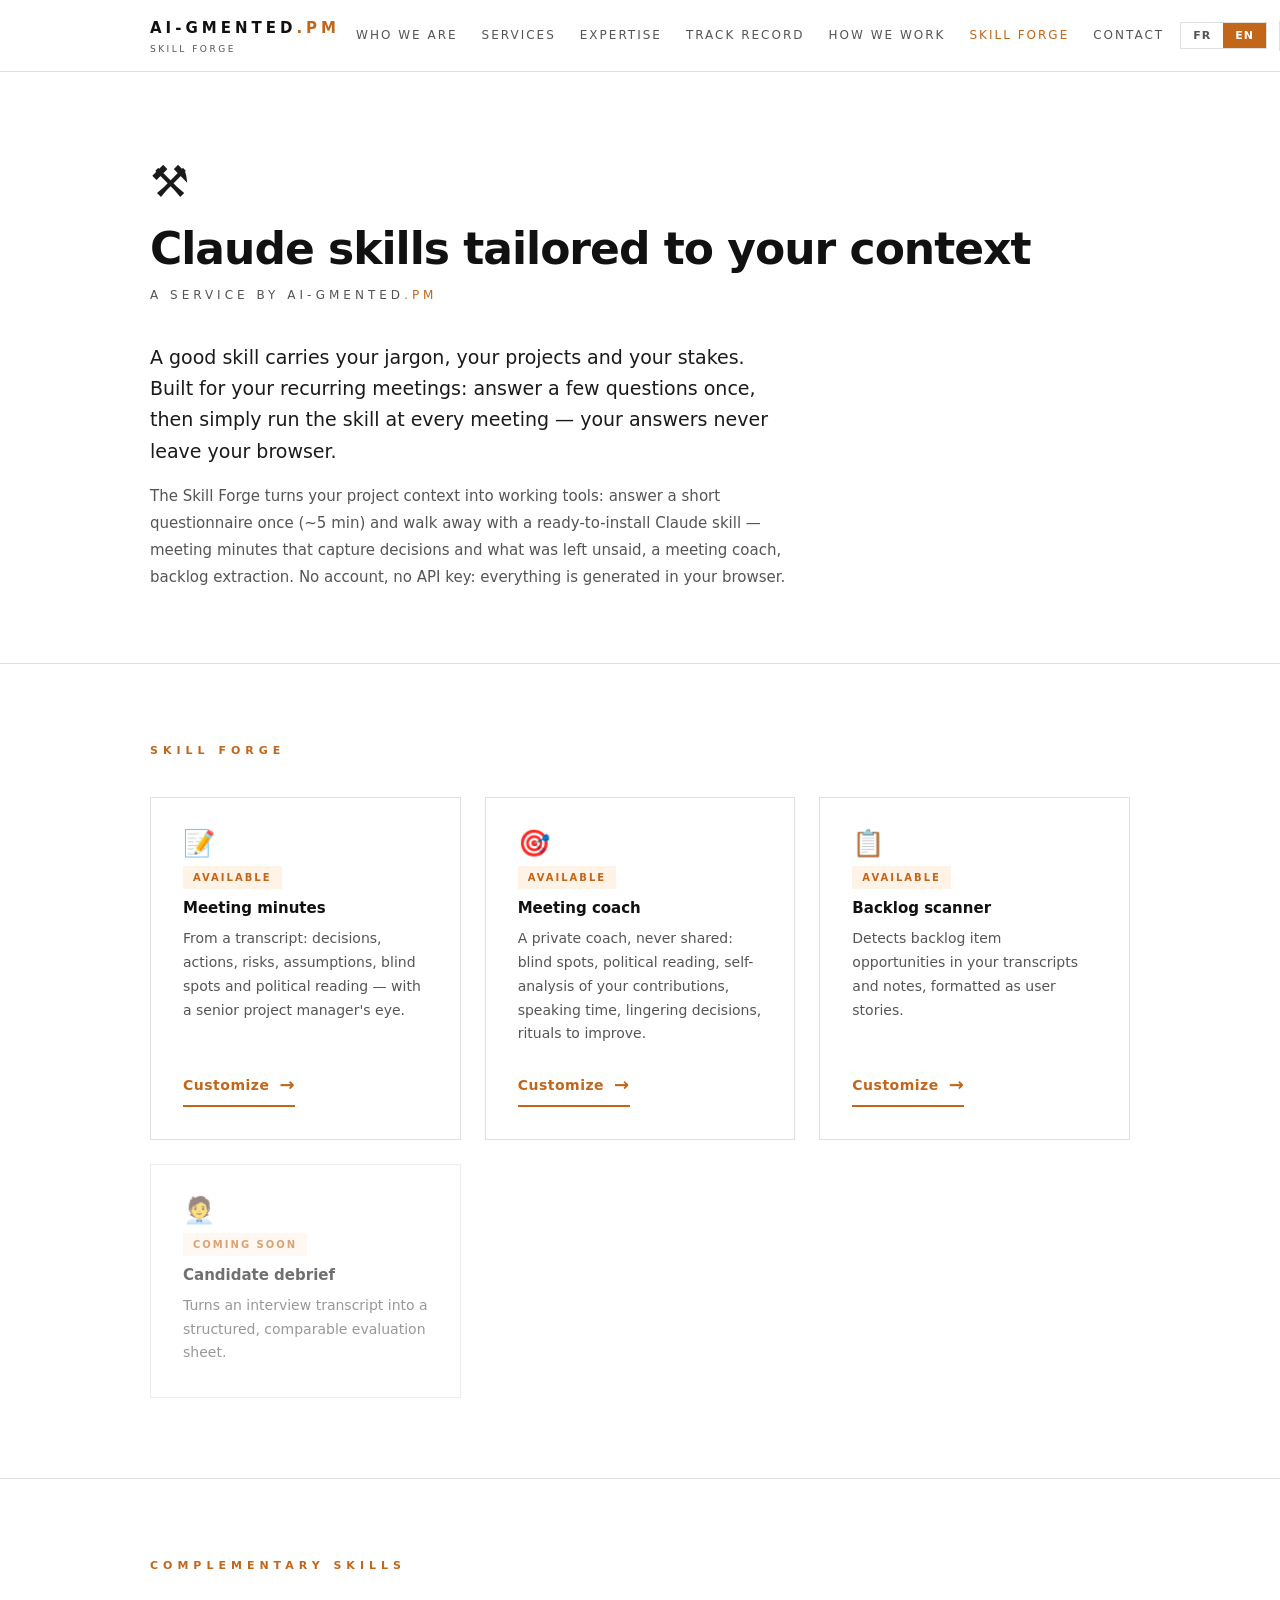
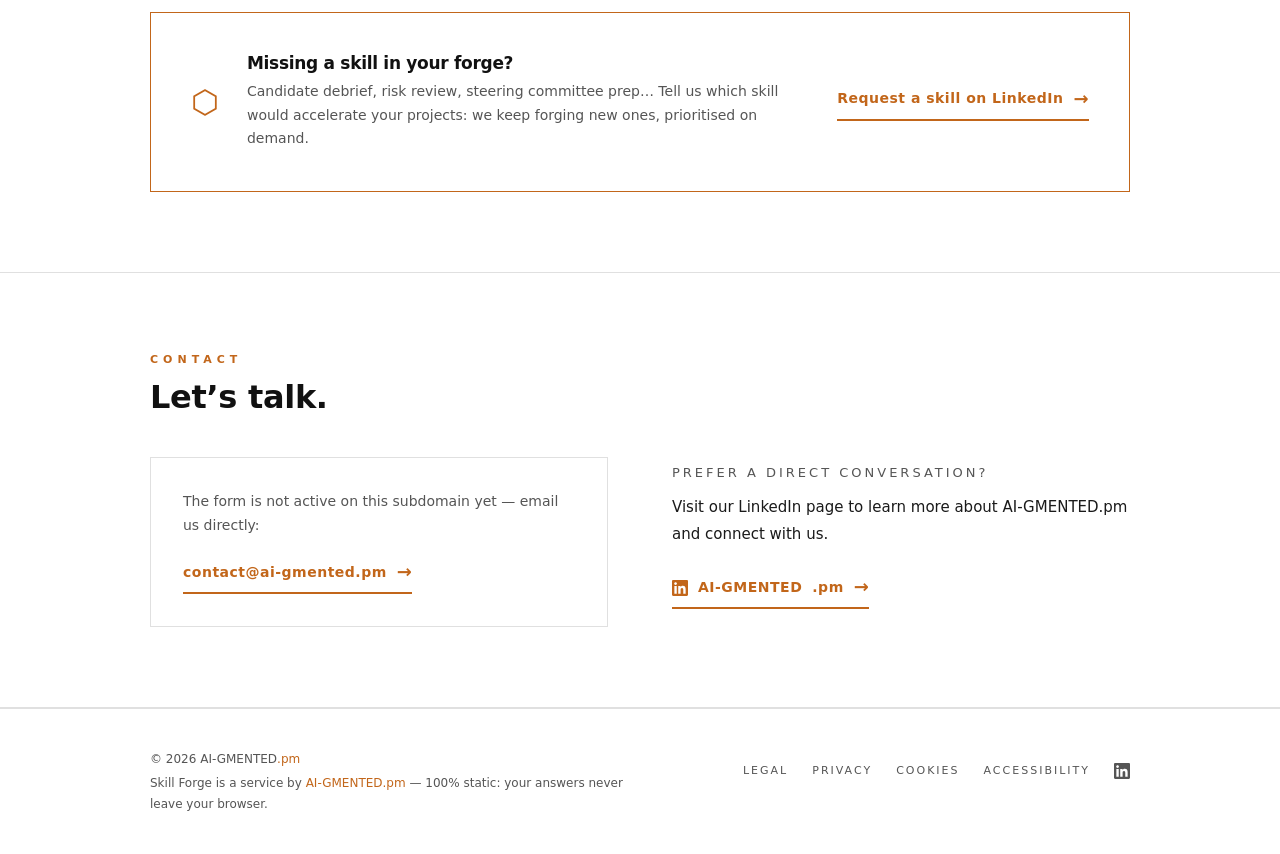
==== index.html @ a9f3ad61 "QA approfondi : wizard durci + thème cross-origin + Pages sans contact.php - langchange en cours d'é" ====
<!doctype html>
<html lang="fr">
<head>
  <meta charset="utf-8" />
  <meta name="viewport" content="width=device-width, initial-scale=1" />
  <title>Skill Forge — Skills Claude pour équipes projet | AI-GMENTED.pm</title>
  <meta name="description" content="Skill Forge, un service de AI-GMENTED.pm : générez des skills Claude personnalisés à partir de votre contexte — comptes-rendus de réunion, coach de réunion, extraction de backlog. 100 % dans votre navigateur." />
  <link rel="canonical" href="https://forge.ai-gmented.pm/" />
  <meta property="og:title" content="Skill Forge — Skills Claude pour équipes projet" />
  <meta property="og:description" content="Un service de AI-GMENTED.pm : générez des skills Claude personnalisés à partir de votre contexte, 100 % dans votre navigateur." />
  <meta property="og:type" content="website" />
  <meta property="og:url" content="https://forge.ai-gmented.pm/" />
  <meta property="og:site_name" content="Skill Forge — AI-GMENTED.pm" />
  <meta property="og:image" content="https://ai-gmented.pm/images/logo.png" />
  <link rel="icon" href="data:image/svg+xml,<svg xmlns='http://www.w3.org/2000/svg' viewBox='0 0 100 100'><text y='.9em' font-size='90'>⚒️</text></svg>" />
  <script src="js/theme.js?v=3"></script>
  <link rel="stylesheet" href="css/style.css?v=3" />
</head>
<body>
  <a href="#main" class="skip-nav">Skip to content</a>

  <header class="site-header" role="banner">
    <div class="container">
      <div class="logo-block">
        <a href="https://ai-gmented.pm/" class="site-logo" aria-label="AI-GMENTED.pm — Home">AI-GMENTED<span class="pm">.pm</span></a>
        <div class="logo-subtitle">Skill Forge</div>
      </div>
      <nav class="site-nav" id="site-nav" role="navigation" aria-label="Main navigation">
        <a href="https://ai-gmented.pm/#who" data-i18n="nav.who">Who we are</a>
        <a href="https://ai-gmented.pm/#services" data-i18n="nav.services">Services</a>
        <a href="https://ai-gmented.pm/#expertise" data-i18n="nav.expertise">Expertise</a>
        <a href="https://ai-gmented.pm/#track-record" data-i18n="nav.track">Track Record</a>
        <a href="https://ai-gmented.pm/#approach" data-i18n="nav.approach">How we work</a>
        <a href="./" aria-current="page" data-i18n="nav.skillforge">Skill Forge</a>
        <a href="#contact" data-i18n="nav.contact">Contact</a>
      </nav>
      <div class="header-controls">
        <div class="lang-toggle" role="group" aria-label="Language">
          <button data-lang="fr">FR</button>
          <button data-lang="en">EN</button>
        </div>
        <button class="theme-toggle" type="button" aria-pressed="false" aria-label="Toggle dark theme">
          <svg class="icon-moon" viewBox="0 0 24 24" fill="none" stroke="currentColor" stroke-width="2" stroke-linecap="round" stroke-linejoin="round" aria-hidden="true"><path d="M21 12.79A9 9 0 1 1 11.21 3 7 7 0 0 0 21 12.79z"/></svg>
          <svg class="icon-sun" viewBox="0 0 24 24" fill="none" stroke="currentColor" stroke-width="2" stroke-linecap="round" stroke-linejoin="round" aria-hidden="true"><circle cx="12" cy="12" r="5"/><line x1="12" y1="1" x2="12" y2="3"/><line x1="12" y1="21" x2="12" y2="23"/><line x1="4.22" y1="4.22" x2="5.64" y2="5.64"/><line x1="18.36" y1="18.36" x2="19.78" y2="19.78"/><line x1="1" y1="12" x2="3" y2="12"/><line x1="21" y1="12" x2="23" y2="12"/><line x1="4.22" y1="19.78" x2="5.64" y2="18.36"/><line x1="18.36" y1="5.64" x2="19.78" y2="4.22"/></svg>
        </button>
        <button class="nav-toggle" id="nav-toggle" aria-expanded="false" aria-controls="site-nav" aria-label="Toggle navigation menu">
          <svg viewBox="0 0 24 24" fill="none" stroke="currentColor" stroke-width="2" stroke-linecap="round" aria-hidden="true"><line x1="3" y1="6" x2="21" y2="6"/><line x1="3" y1="12" x2="21" y2="12"/><line x1="3" y1="18" x2="21" y2="18"/></svg>
        </button>
      </div>
    </div>
  </header>

  <main id="main" role="main">
    <section class="hero" aria-labelledby="hero-heading">
      <div class="container">
        <div class="forge-mark" aria-hidden="true">⚒️</div>
        <h1 id="hero-heading" data-i18n="home.heroTitle">Des skills Claude taillés pour votre contexte</h1>
        <div class="tagline">
          <span data-i18n="hero.service">A service by</span>
          <a href="https://ai-gmented.pm/">AI-GMENTED<span class="pm">.pm</span></a>
        </div>
        <p class="value-prop" data-i18n="home.heroSubtitle">Un bon skill embarque votre jargon, vos projets et vos enjeux. Conçu pour vos réunions récurrentes : répondez une fois à quelques questions, puis relancez simplement le skill à chaque réunion — vos réponses ne quittent jamais votre navigateur.</p>
        <p class="intro" data-i18n="home.intro">Le Skill Forge transforme votre contexte projet en outils opérationnels : répondez une fois à un court questionnaire (~5 min), et repartez avec un skill Claude prêt à installer — comptes-rendus qui captent les décisions et les non-dits, coach de réunion, extraction de backlog. Aucun compte, aucune clé API : tout est généré dans votre navigateur.</p>
      </div>
    </section>

    <section id="catalog-section" aria-label="Catalogue">
      <div class="container">
        <div class="section-label" data-i18n="nav.skillforge">Skill Forge</div>
        <div class="cards" id="catalog" aria-live="polite"></div>
      </div>
    </section>

    <section id="more-skills" aria-labelledby="more-heading">
      <div class="container">
        <div class="section-label" data-i18n="more.label">Complementary skills</div>
        <div class="more-skills-inner">
          <div class="ms-icon" aria-hidden="true">⬡</div>
          <div>
            <h2 id="more-heading" data-i18n="more.title">Il manque un skill à votre forge ?</h2>
            <p data-i18n="more.text"></p>
          </div>
          <a class="cta-link" href="https://www.linkedin.com/company/ai-gmented-pm/about/" target="_blank" rel="noopener noreferrer">
            <span data-i18n="more.cta">Request a skill on LinkedIn</span> <span class="arrow">→</span>
          </a>
        </div>
      </div>
    </section>

    <section id="contact" aria-labelledby="contact-heading">
      <div class="container">
        <div class="section-label" data-i18n="contact.label">Contact</div>
        <h2 id="contact-heading" data-i18n="contact.title"></h2>
        <div class="contact-layout">
          <div class="contact-form-wrap">
            <form class="contact-form" id="contact-form" action="/contact.php" method="POST" aria-label="Contact form">
              <input type="hidden" name="csrf_token" id="csrf_token" />
              <div class="hp" aria-hidden="true"><input type="text" name="website" tabindex="-1" autocomplete="off" /></div>
              <label for="name" data-i18n="contact.name">Your name</label>
              <input type="text" id="name" name="name" autocomplete="name" />
              <label for="email"><span data-i18n="contact.email">Your email</span> <span class="required">*</span></label>
              <input type="email" id="email" name="email" required autocomplete="email" />
              <label for="message" data-i18n="contact.message">How can we help?</label>
              <textarea id="message" name="message"></textarea>
              <div class="consent">
                <input type="checkbox" id="consent" name="consent" required />
                <label for="consent" data-i18n="contact.consent"></label>
              </div>
              <button type="submit" class="btn btn-primary"><span data-i18n="contact.send">Send message</span> <span class="arrow">→</span></button>
              <div id="form-status" class="form-status" role="status" aria-live="polite"></div>
            </form>
          </div>
          <div class="contact-aside">
            <h3 data-i18n="contact.asideTitle"></h3>
            <p data-i18n="contact.asideText"></p>
            <a href="https://www.linkedin.com/company/ai-gmented-pm/" class="cta-link" target="_blank" rel="noopener noreferrer" aria-label="Visit AI-GMENTED.pm on LinkedIn (opens in new tab)">
              <svg width="16" height="16" viewBox="0 0 24 24" fill="currentColor" aria-hidden="true"><path d="M20.447 20.452h-3.554v-5.569c0-1.328-.027-3.037-1.852-3.037-1.853.0-2.136 1.445-2.136 2.939v5.667H9.351V9h3.414v1.561h.046c.477-.9 1.637-1.85 3.37-1.85 3.601.0 4.267 2.37 4.267 5.455v6.286zM5.337 7.433c-1.144.0-2.063-.926-2.063-2.065.0-1.138.92-2.063 2.063-2.063 1.14.0 2.064.925 2.064 2.063.0 1.139-.925 2.065-2.064 2.065zm1.782 13.019H3.555V9h3.564v11.452zM22.225.0H1.771C.792.0.0.774.0 1.729v20.542C0 23.227.792 24 1.771 24h20.451C23.2 24 24 23.227 24 22.271V1.729C24 .774 23.2.0 22.222.0h.003z"/></svg>
              AI-GMENTED<span class="pm">.pm</span> <span class="arrow">→</span>
            </a>
          </div>
        </div>
      </div>
    </section>
  </main>

  <footer class="site-footer" role="contentinfo">
    <div class="container">
      <div class="footer-main">
        <div class="footer-left">
          &copy; 2026 AI-GMENTED<span class="pm">.pm</span>
          <p class="footer-service">
            <span data-i18n="footer.service">Skill Forge is a service by</span>
            <a href="https://ai-gmented.pm/">AI-GMENTED<span class="pm">.pm</span></a>
            — <span data-i18n="footer.note"></span>
          </p>
        </div>
        <div class="footer-nav">
          <a href="https://ai-gmented.pm/legal/" data-i18n="footer.legal">Legal</a>
          <a href="https://ai-gmented.pm/privacy/" data-i18n="footer.privacy">Privacy</a>
          <a href="https://ai-gmented.pm/cookies/" data-i18n="footer.cookies">Cookies</a>
          <a href="https://ai-gmented.pm/accessibility/" data-i18n="footer.accessibility">Accessibility</a>
          <a href="https://www.linkedin.com/company/ai-gmented-pm/" class="li-icon" target="_blank" rel="noopener noreferrer" aria-label="AI-GMENTED.pm on LinkedIn">
            <svg width="16" height="16" viewBox="0 0 24 24" aria-hidden="true"><path d="M20.447 20.452h-3.554v-5.569c0-1.328-.027-3.037-1.852-3.037-1.853.0-2.136 1.445-2.136 2.939v5.667H9.351V9h3.414v1.561h.046c.477-.9 1.637-1.85 3.37-1.85 3.601.0 4.267 2.37 4.267 5.455v6.286zM5.337 7.433c-1.144.0-2.063-.926-2.063-2.065.0-1.138.92-2.063 2.063-2.063 1.14.0 2.064.925 2.064 2.063.0 1.139-.925 2.065-2.064 2.065zm1.782 13.019H3.555V9h3.564v11.452zM22.225.0H1.771C.792.0.0.774.0 1.729v20.542C0 23.227.792 24 1.771 24h20.451C23.2 24 24 23.227 24 22.271V1.729C24 .774 23.2.0 22.222.0h.003z"/></svg>
          </a>
        </div>
      </div>
    </div>
  </footer>

  <script src="js/analytics.js" defer></script>
  <script type="module" src="js/home.js?v=2"></script>
  <script type="module" src="js/contact.js"></script>
</body>
</html>
---- css/style.css ----
/* ============================================================
   Skill Forge — un service de AI-GMENTED.pm
   Charte graphique alignée sur https://ai-gmented.pm
   Light + dark theme (l'accent orange est conservé en dark)
   ============================================================ */

:root {
  --bg: #FFFFFF;
  --surface: #F5F5F0;
  --border: #E0E0E0;
  --text: #1A1A1A;
  --heading: #111111;
  --muted: #555555;
  --accent: #C2661A;
  --accent-light: #FFF3E8;
  --header-bg: rgba(255, 255, 255, 0.97);
  --success: #2e7d32;
  --danger: #c62828;
  --max-width: 1140px;
  --header-height: 72px;
  --transition: 0.2s ease;
}

[data-theme="dark"] {
  --bg: #16130F;
  --surface: #1F1B16;
  --border: #332D26;
  --text: #E6E1DA;
  --heading: #F4F0EA;
  --muted: #A39B8F;
  --accent: #E8853B; /* orange préservé, éclairci pour le contraste AA */
  --accent-light: #2C2118;
  --header-bg: rgba(22, 19, 15, 0.97);
  --success: #81c784;
  --danger: #ef9a9a;
}

/* Reset */
*, *::before, *::after { box-sizing: border-box; margin: 0; padding: 0; }

html {
  scroll-behavior: smooth;
  scroll-padding-top: var(--header-height);
  font-size: 100%;
}

body {
  font-family: -apple-system, BlinkMacSystemFont, 'Segoe UI', system-ui, sans-serif;
  background: var(--bg);
  color: var(--text);
  line-height: 1.7;
  -webkit-font-smoothing: antialiased;
  transition: background var(--transition), color var(--transition);
}

:focus-visible { outline: 2px solid var(--accent); outline-offset: 2px; }

.skip-nav {
  position: absolute;
  top: -100px;
  left: 16px;
  background: var(--accent);
  color: #fff;
  padding: 8px 16px;
  z-index: 200;
  font-size: 14px;
  text-decoration: none;
  border-radius: 0 0 4px 4px;
}
.skip-nav:focus { top: 0; }

/* Typography */
h1, h2, h3, h4 { color: var(--heading); font-weight: 700; line-height: 1.2; }
h1 { font-size: 2.75rem; letter-spacing: -1px; }
h2 { font-size: 2rem; letter-spacing: -0.3px; margin-bottom: 16px; }
h3 { font-size: 1.0625rem; }
p { margin-bottom: 1rem; }

a { color: var(--accent); text-decoration: none; transition: color var(--transition); }
a:hover, a:focus { color: var(--accent); }

.section-label {
  font-size: 11px;
  text-transform: uppercase;
  letter-spacing: 5px;
  color: var(--accent);
  margin-bottom: 12px;
  font-weight: 600;
  line-height: 1.2;
}
.section-text {
  font-size: 16px;
  color: var(--text);
  max-width: 640px;
  line-height: 1.8;
  margin-bottom: 16px;
}

/* Layout */
.container { max-width: var(--max-width); margin: 0 auto; padding: 0 80px; }
section { padding: 80px 0; border-bottom: 1px solid var(--border); }

/* CTA link (souligné orange, comme le site maître) */
.cta-link {
  display: inline-flex;
  align-items: center;
  gap: 10px;
  padding: 0 0 4px;
  background: none;
  border: none;
  border-bottom: 2px solid var(--accent);
  cursor: pointer;
  font-size: 14px;
  font-weight: 600;
  color: var(--accent);
  text-decoration: none;
  font-family: inherit;
  letter-spacing: 0.5px;
  transition: gap var(--transition);
}
.cta-link:hover, .cta-link:focus { gap: 14px; text-decoration: none; }
.cta-link .arrow { font-size: 18px; }

/* ---------- Header (repris de ai-gmented.pm) ---------- */
.site-header {
  position: sticky;
  top: 0;
  background: var(--header-bg);
  backdrop-filter: blur(12px);
  border-bottom: 1px solid var(--border);
  z-index: 100;
  height: var(--header-height);
}
.site-header .container {
  display: flex;
  justify-content: space-between;
  align-items: center;
  height: 100%;
  gap: 16px;
}
.site-logo {
  font-size: 15px;
  font-weight: 700;
  letter-spacing: 4px;
  color: var(--heading);
  text-transform: uppercase;
  text-decoration: none;
  white-space: nowrap;
}
.site-logo:hover { text-decoration: none; color: var(--heading); }
.pm { color: var(--accent); }

.logo-block { display: flex; flex-direction: column; flex-shrink: 0; }
.logo-subtitle {
  font-size: 9px;
  letter-spacing: 2.5px;
  color: var(--muted);
  text-transform: uppercase;
  margin-top: 2px;
  font-weight: 400;
  line-height: 1.2;
  white-space: nowrap;
}

.site-nav { display: flex; gap: 24px; list-style: none; align-items: center; }
.site-nav a {
  color: var(--muted);
  font-size: 12px;
  text-transform: uppercase;
  letter-spacing: 2px;
  font-weight: 500;
  text-decoration: none;
  transition: color var(--transition);
  min-height: 44px;
  display: flex;
  align-items: center;
  white-space: nowrap;
}
.site-nav a:hover, .site-nav a:focus { color: var(--accent); text-decoration: none; }
.site-nav a[aria-current="page"] { color: var(--accent); }

.header-controls { display: flex; align-items: center; gap: 12px; flex-shrink: 0; }

.nav-toggle {
  display: none;
  background: none;
  border: none;
  color: var(--heading);
  cursor: pointer;
  padding: 8px;
  min-width: 44px;
  min-height: 44px;
}
.nav-toggle svg { width: 24px; height: 24px; }

/* Lang toggle */
.lang-toggle {
  display: flex;
  border: 1px solid var(--border);
  overflow: hidden;
}
.lang-toggle button {
  border: none;
  background: transparent;
  color: var(--muted);
  padding: 6px 12px;
  font-size: 11px;
  font-weight: 600;
  letter-spacing: 1px;
  cursor: pointer;
  font-family: inherit;
  transition: background var(--transition), color var(--transition);
}
.lang-toggle button.active { background: var(--accent); color: #fff; }

/* Theme toggle (lune / soleil) */
.theme-toggle {
  background: none;
  border: 1px solid var(--border);
  color: var(--muted);
  cursor: pointer;
  width: 34px;
  height: 30px;
  display: flex;
  align-items: center;
  justify-content: center;
  transition: color var(--transition), border-color var(--transition);
}
.theme-toggle:hover, .theme-toggle:focus { color: var(--accent); border-color: var(--accent); }
.theme-toggle svg { width: 16px; height: 16px; }
.theme-toggle .icon-sun { display: none; }
.theme-toggle .icon-moon { display: block; }
[data-theme="dark"] .theme-toggle .icon-sun { display: block; }
[data-theme="dark"] .theme-toggle .icon-moon { display: none; }

/* ---------- Hero ---------- */
.hero { padding: 88px 0 72px; border-bottom: 1px solid var(--border); }
.hero .forge-mark { font-size: 44px; line-height: 1; margin-bottom: 20px; }
.hero h1 { margin-bottom: 12px; line-height: 1.12; }
.hero .tagline {
  font-size: 12px;
  color: var(--muted);
  letter-spacing: 4px;
  text-transform: uppercase;
  margin-bottom: 36px;
}
.hero .tagline a { color: var(--muted); text-decoration: none; }
.hero .tagline a:hover, .hero .tagline a:focus { color: var(--accent); }
.hero .tagline .pm, .hero .tagline a .pm { color: var(--accent); }
.hero .value-prop {
  font-size: 19px;
  max-width: 640px;
  color: var(--text);
  line-height: 1.65;
  margin-bottom: 16px;
}
.hero .value-prop strong { color: var(--accent); font-weight: 600; }
.hero .intro {
  font-size: 15px;
  max-width: 640px;
  color: var(--muted);
  line-height: 1.8;
  margin-bottom: 0;
}

/* ---------- Catalogue ---------- */
.cards {
  display: grid;
  grid-template-columns: repeat(3, 1fr);
  gap: 24px;
  margin-top: 40px;
}
.card {
  background: var(--bg);
  border: 1px solid var(--border);
  padding: 32px;
  display: flex;
  flex-direction: column;
  gap: 10px;
}
.card .icon { font-size: 26px; line-height: 1; }
.card h3 { font-size: 15px; font-weight: 600; }
.card p { font-size: 14px; color: var(--muted); line-height: 1.7; margin-bottom: 0; flex-grow: 1; }
.card.soon { opacity: 0.6; }
.card .cta-link { margin-top: 14px; align-self: flex-start; }

.badge {
  display: inline-block;
  align-self: flex-start;
  font-size: 10px;
  font-weight: 600;
  text-transform: uppercase;
  letter-spacing: 2px;
  padding: 3px 10px;
  background: var(--accent-light);
  color: var(--accent);
}

/* ---------- Boutons (wizard / output) ---------- */
.btn {
  display: inline-block;
  border: 1px solid var(--accent);
  padding: 10px 22px;
  font-size: 13px;
  font-weight: 600;
  letter-spacing: 1px;
  text-transform: uppercase;
  cursor: pointer;
  text-decoration: none;
  font-family: inherit;
  transition: background var(--transition), color var(--transition), border-color var(--transition);
}
.btn-primary { background: var(--accent); color: #fff; }
.btn-primary:hover:not(:disabled), .btn-primary:focus { background: var(--heading); border-color: var(--heading); color: var(--bg); }
.btn-secondary { background: transparent; color: var(--accent); }
.btn-secondary:hover:not(:disabled), .btn-secondary:focus { background: var(--accent-light); color: var(--accent); }
.btn:disabled { opacity: 0.4; cursor: not-allowed; }

/* ---------- Wizard ---------- */
.wizard {
  background: var(--surface);
  border: 1px solid var(--border);
  padding: 40px;
  margin: 64px 0 96px;
}

.progress { height: 4px; background: var(--border); overflow: hidden; margin-bottom: 10px; }
.progress-bar { height: 100%; background: var(--accent); transition: width 0.25s ease; }

.step-count {
  font-size: 11px;
  text-transform: uppercase;
  letter-spacing: 2px;
  color: var(--muted);
  margin-bottom: 24px;
}

.wizard h2 { margin: 0 0 6px; font-size: 1.4rem; }
.wizard .step-intro { color: var(--muted); margin: 0 0 24px; font-size: 15px; }

.field { margin-bottom: 24px; }
.field label.q-label { display: block; font-weight: 600; font-size: 15px; color: var(--heading); margin-bottom: 4px; }
.field .optional-tag { font-weight: 400; color: var(--muted); font-size: 13px; }
.field .help { font-size: 13px; color: var(--muted); margin: 0 0 8px; }

.field input[type="text"],
.field textarea,
.field select {
  width: 100%;
  padding: 10px 12px;
  border: 1px solid var(--border);
  background: var(--bg);
  color: var(--text);
  font: inherit;
  font-size: 15px;
  transition: border-color var(--transition);
}
.field textarea { min-height: 110px; resize: vertical; }
.field input:focus, .field textarea:focus, .field select:focus {
  outline: none;
  border-color: var(--accent);
}

.field .error { display: none; color: var(--danger); font-size: 13px; margin-top: 5px; }
.field.invalid .error { display: block; }
.field.invalid input, .field.invalid textarea { border-color: var(--danger); }

.choice-list { display: flex; flex-direction: column; gap: 8px; }
.choice-list label {
  display: flex;
  align-items: flex-start;
  gap: 10px;
  padding: 10px 12px;
  border: 1px solid var(--border);
  background: var(--bg);
  cursor: pointer;
  font-size: 15px;
  transition: border-color var(--transition), background var(--transition);
}
.choice-list label:has(input:checked) { border-color: var(--accent); background: var(--accent-light); }
.choice-list input { margin-top: 5px; accent-color: var(--accent); }

.privacy-note {
  display: flex;
  gap: 10px;
  background: var(--accent-light);
  border-left: 3px solid var(--accent);
  padding: 12px 16px;
  font-size: 14px;
  color: var(--text);
  margin-bottom: 24px;
  line-height: 1.6;
}

.wizard-nav { display: flex; justify-content: space-between; margin-top: 32px; }

/* ---------- Output ---------- */
.tabs { display: flex; gap: 8px; border-bottom: 1px solid var(--border); margin-bottom: 24px; }
.tabs button {
  border: none;
  background: transparent;
  color: var(--muted);
  font: inherit;
  font-weight: 600;
  font-size: 13px;
  text-transform: uppercase;
  letter-spacing: 1px;
  padding: 10px 16px;
  cursor: pointer;
  border-bottom: 2px solid transparent;
  margin-bottom: -1px;
  transition: color var(--transition), border-color var(--transition);
}
.tabs button.active { color: var(--accent); border-bottom-color: var(--accent); }

.output-actions { display: flex; flex-wrap: wrap; gap: 12px; margin-bottom: 20px; }

pre.preview {
  background: var(--bg);
  border: 1px solid var(--border);
  padding: 16px 20px;
  font-size: 0.82rem;
  line-height: 1.5;
  overflow-x: auto;
  max-height: 420px;
  overflow-y: auto;
  white-space: pre-wrap;
  word-break: break-word;
}

.install-steps { margin-top: 24px; font-size: 14px; }
.install-steps h3 { margin: 0 0 4px; }
.install-steps h4 { margin: 18px 0 5px; }
.install-steps ol { margin: 4px 0 0; padding-left: 20px; color: var(--muted); }
.install-steps code {
  background: var(--accent-light);
  color: var(--accent);
  padding: 1px 6px;
  font-size: 0.85em;
}

.tab-explain { color: var(--muted); font-size: 14px; margin: 0 0 20px; }

/* ---------- CTA skills complémentaires ---------- */
.more-skills-inner {
  border: 1px solid var(--accent);
  padding: 40px;
  display: grid;
  grid-template-columns: auto 1fr auto;
  gap: 28px;
  align-items: center;
  margin-top: 40px;
}
.more-skills-inner .ms-icon { font-size: 32px; color: var(--accent); line-height: 1; }
.more-skills-inner h2 { font-size: 17px; margin-bottom: 6px; }
.more-skills-inner p { font-size: 14px; color: var(--muted); line-height: 1.7; margin-bottom: 0; }

/* ---------- Contact (repris de ai-gmented.pm) ---------- */
.contact-layout {
  display: grid;
  grid-template-columns: 1fr 1fr;
  gap: 64px;
  margin-top: 40px;
}
.contact-form-wrap { border: 1px solid var(--border); padding: 32px; }
.contact-form label {
  display: block;
  font-size: 12px;
  text-transform: uppercase;
  letter-spacing: 2px;
  color: var(--muted);
  margin-bottom: 6px;
  margin-top: 16px;
  font-weight: 500;
}
.contact-form label:first-of-type { margin-top: 0; }
.contact-form input,
.contact-form textarea {
  width: 100%;
  background: transparent;
  border: none;
  border-bottom: 1px solid var(--border);
  padding: 12px 0;
  color: var(--text);
  font-size: 15px;
  font-family: inherit;
  outline: none;
  transition: border-color var(--transition);
}
.contact-form input:focus,
.contact-form textarea:focus { border-bottom-color: var(--accent); }
.contact-form textarea { height: 100px; resize: none; }
.required { color: var(--accent); }
.consent {
  font-size: 12px;
  color: var(--muted);
  display: flex;
  gap: 10px;
  align-items: flex-start;
  margin: 20px 0 24px;
  line-height: 1.5;
}
.consent input[type="checkbox"] {
  width: 18px;
  height: 18px;
  margin: 0;
  accent-color: var(--accent);
  flex-shrink: 0;
  cursor: pointer;
}
.consent label { text-transform: none; letter-spacing: 0; font-weight: 400; margin: 0; }
.hp { position: absolute; left: -9999px; }
.form-status { margin-top: 16px; font-size: 14px; line-height: 1.5; }
.form-status.success { color: var(--success); }
.form-status.error { color: var(--danger); }
.contact-aside { padding-top: 8px; }
.contact-aside h3 {
  font-size: 13px;
  text-transform: uppercase;
  letter-spacing: 3px;
  color: var(--muted);
  margin-bottom: 14px;
  font-weight: 500;
}
.contact-aside p { font-size: 15px; color: var(--text); line-height: 1.8; margin-bottom: 24px; }

/* ---------- Footer (repris de ai-gmented.pm) ---------- */
.site-footer { padding: 40px 0; border-top: 1px solid var(--border); }
.footer-main { display: flex; justify-content: space-between; align-items: flex-start; gap: 32px; flex-wrap: wrap; }
.footer-left { font-size: 12px; color: var(--muted); flex: 1 1 320px; max-width: 62ch; }
.footer-left .pm { color: var(--accent); }
.footer-service { font-size: 12px; color: var(--muted); margin: 4px 0 0; }
.footer-service a { color: var(--accent); }
.footer-nav { display: flex; gap: 24px; align-items: center; flex-shrink: 0; }
.footer-nav a {
  font-size: 11px;
  color: var(--muted);
  text-decoration: none;
  letter-spacing: 2px;
  text-transform: uppercase;
  font-weight: 500;
  min-height: 44px;
  display: flex;
  align-items: center;
  transition: color var(--transition);
}
.footer-nav a:hover, .footer-nav a:focus { color: var(--accent); text-decoration: none; }
.li-icon { display: flex; align-items: center; }
.li-icon svg { fill: var(--muted); transition: fill var(--transition); }
.li-icon:hover svg, .li-icon:focus svg { fill: var(--accent); }

/* ---------- Responsive ---------- */
/* Sous 1200px la nav horizontale (7 items + contrôles, ~950px requis avec le
   padding 80px du container) ne tient plus : menu burger (aligné sur le maître) */
@media (max-width: 1199px) {
  .nav-toggle { display: flex; align-items: center; justify-content: center; }
  .site-nav {
    display: none;
    position: absolute;
    top: var(--header-height);
    left: 0;
    right: 0;
    flex-direction: column;
    align-items: stretch;
    background: var(--bg);
    border-bottom: 1px solid var(--border);
    padding: 16px 20px;
    gap: 0;
  }
  .site-nav.open { display: flex; }
  .site-nav a { padding: 12px 0; width: 100%; font-size: 12px; letter-spacing: 2px; }
}

@media (max-width: 1024px) {
  .container { padding-left: 40px; padding-right: 40px; }
  .cards { grid-template-columns: repeat(2, 1fr); }
  .logo-subtitle { font-size: 7px; letter-spacing: 1.5px; }
}

@media (max-width: 767px) {
  .container { padding-left: 20px; padding-right: 20px; }
  section { padding: 56px 0; }
  .hero { padding: 56px 0 48px; }
  h1 { font-size: 2rem; }
  h2 { font-size: 1.5rem; }

  .logo-subtitle { white-space: normal; }

  .cards { grid-template-columns: 1fr; }
  .wizard { padding: 24px 20px; margin: 40px 0 64px; }
  .contact-layout { grid-template-columns: 1fr; gap: 40px; }
  .more-skills-inner { grid-template-columns: 1fr; text-align: center; padding: 28px 20px; }
  .more-skills-inner .cta-link { justify-self: center; }
  .footer-main { flex-direction: column; gap: 16px; text-align: center; }
  .footer-nav { flex-wrap: wrap; justify-content: center; }
}

/* Contraste AA en dark : texte sombre sur l'orange éclairci (#E8853B) */
[data-theme="dark"] .btn-primary { color: #16130F; }
[data-theme="dark"] .btn-primary:hover:not(:disabled), [data-theme="dark"] .btn-primary:focus { color: var(--bg); }
[data-theme="dark"] .lang-toggle button.active { color: #16130F; }
[data-theme="dark"] .skip-nav { color: #16130F; }
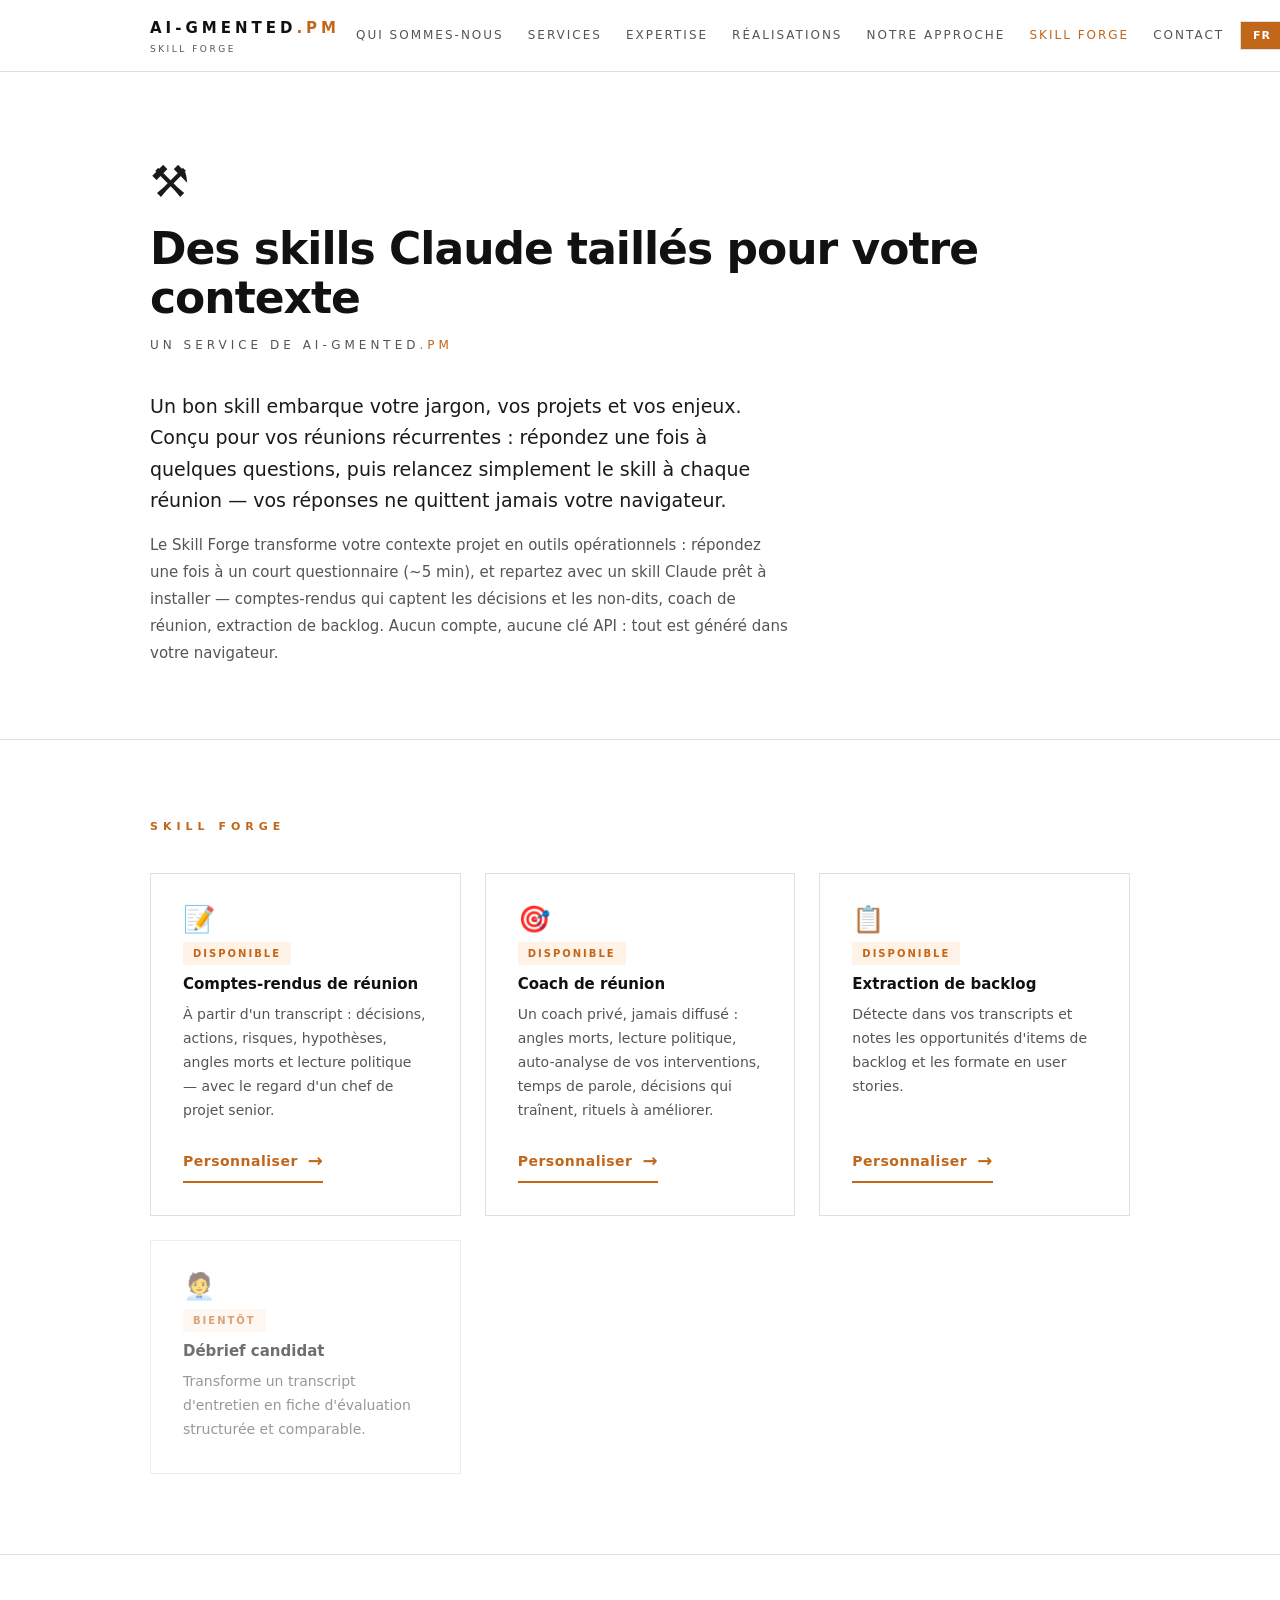
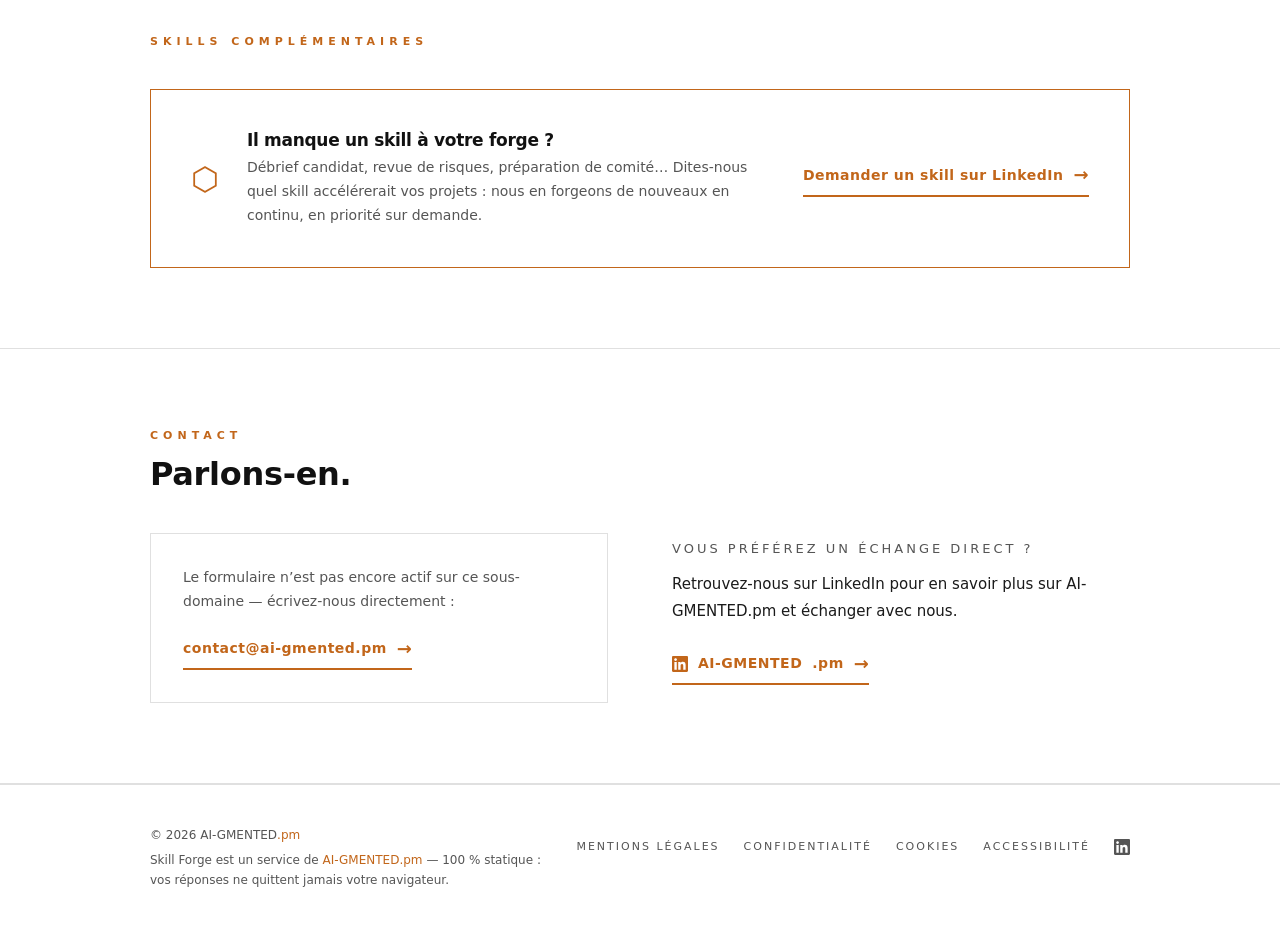
==== commit 50562789: "Real link-preview image and favicon (replaces emoji SVG placeholder) - og-image.png (1200x630, brand" ====
--- a/index.html
+++ b/index.html
@@ -1,49 +1,60 @@
 <!doctype html>
-<html lang="fr">
+<html lang="fr" data-root="./">
 <head>
   <meta charset="utf-8" />
   <meta name="viewport" content="width=device-width, initial-scale=1" />
   <title>Skill Forge — Skills Claude pour équipes projet | AI-GMENTED.pm</title>
   <meta name="description" content="Skill Forge, un service de AI-GMENTED.pm : générez des skills Claude personnalisés à partir de votre contexte — comptes-rendus de réunion, coach de réunion, extraction de backlog. 100 % dans votre navigateur." />
   <link rel="canonical" href="https://forge.ai-gmented.pm/" />
+  <link rel="alternate" hreflang="fr" href="https://forge.ai-gmented.pm/" />
+  <link rel="alternate" hreflang="en" href="https://forge.ai-gmented.pm/en/" />
+  <link rel="alternate" hreflang="x-default" href="https://forge.ai-gmented.pm/" />
   <meta property="og:title" content="Skill Forge — Skills Claude pour équipes projet" />
   <meta property="og:description" content="Un service de AI-GMENTED.pm : générez des skills Claude personnalisés à partir de votre contexte, 100 % dans votre navigateur." />
   <meta property="og:type" content="website" />
   <meta property="og:url" content="https://forge.ai-gmented.pm/" />
   <meta property="og:site_name" content="Skill Forge — AI-GMENTED.pm" />
-  <meta property="og:image" content="https://ai-gmented.pm/images/logo.png" />
-  <link rel="icon" href="data:image/svg+xml,<svg xmlns='http://www.w3.org/2000/svg' viewBox='0 0 100 100'><text y='.9em' font-size='90'>⚒️</text></svg>" />
+  <meta property="og:locale" content="fr_FR" />
+  <meta property="og:locale:alternate" content="en_US" />
+  <meta property="og:image" content="https://forge.ai-gmented.pm/og-image.png" />
+  <meta property="og:image:width" content="1200" />
+  <meta property="og:image:height" content="630" />
+  <meta property="og:image:alt" content="Skill Forge — des skills Claude taillés pour votre contexte projet, un service de AI-GMENTED.pm" />
+  <meta name="twitter:card" content="summary_large_image" />
+  <meta name="twitter:image" content="https://forge.ai-gmented.pm/og-image.png" />
+  <link rel="icon" type="image/png" href="favicon.png" />
+  <link rel="apple-touch-icon" href="apple-touch-icon.png" />
   <script src="js/theme.js?v=3"></script>
   <link rel="stylesheet" href="css/style.css?v=3" />
 </head>
 <body>
-  <a href="#main" class="skip-nav">Skip to content</a>
+  <a href="#main" class="skip-nav">Aller au contenu</a>
 
   <header class="site-header" role="banner">
     <div class="container">
       <div class="logo-block">
-        <a href="https://ai-gmented.pm/" class="site-logo" aria-label="AI-GMENTED.pm — Home">AI-GMENTED<span class="pm">.pm</span></a>
+        <a href="https://ai-gmented.pm/fr/?lang=fr" class="site-logo" aria-label="AI-GMENTED.pm — Accueil">AI-GMENTED<span class="pm">.pm</span></a>
         <div class="logo-subtitle">Skill Forge</div>
       </div>
-      <nav class="site-nav" id="site-nav" role="navigation" aria-label="Main navigation">
-        <a href="https://ai-gmented.pm/#who" data-i18n="nav.who">Who we are</a>
-        <a href="https://ai-gmented.pm/#services" data-i18n="nav.services">Services</a>
-        <a href="https://ai-gmented.pm/#expertise" data-i18n="nav.expertise">Expertise</a>
-        <a href="https://ai-gmented.pm/#track-record" data-i18n="nav.track">Track Record</a>
-        <a href="https://ai-gmented.pm/#approach" data-i18n="nav.approach">How we work</a>
-        <a href="./" aria-current="page" data-i18n="nav.skillforge">Skill Forge</a>
-        <a href="#contact" data-i18n="nav.contact">Contact</a>
+      <nav class="site-nav" id="site-nav" role="navigation" aria-label="Navigation principale">
+        <a href="https://ai-gmented.pm/fr/?lang=fr#who">Qui sommes-nous</a>
+        <a href="https://ai-gmented.pm/fr/?lang=fr#services">Services</a>
+        <a href="https://ai-gmented.pm/fr/?lang=fr#expertise">Expertise</a>
+        <a href="https://ai-gmented.pm/fr/?lang=fr#track-record">Réalisations</a>
+        <a href="https://ai-gmented.pm/fr/?lang=fr#approach">Notre approche</a>
+        <a href="./" aria-current="page">Skill Forge</a>
+        <a href="#contact">Contact</a>
       </nav>
       <div class="header-controls">
-        <div class="lang-toggle" role="group" aria-label="Language">
-          <button data-lang="fr">FR</button>
-          <button data-lang="en">EN</button>
-        </div>
-        <button class="theme-toggle" type="button" aria-pressed="false" aria-label="Toggle dark theme">
+        <nav class="lang-toggle" aria-label="Langue / Language">
+          <a data-lang="fr" href="./" hreflang="fr" lang="fr" aria-label="Version française">FR</a>
+          <a data-lang="en" href="en/" hreflang="en" lang="en" aria-label="English version">EN</a>
+        </nav>
+        <button class="theme-toggle" type="button" aria-pressed="false" aria-label="Basculer le thème sombre">
           <svg class="icon-moon" viewBox="0 0 24 24" fill="none" stroke="currentColor" stroke-width="2" stroke-linecap="round" stroke-linejoin="round" aria-hidden="true"><path d="M21 12.79A9 9 0 1 1 11.21 3 7 7 0 0 0 21 12.79z"/></svg>
           <svg class="icon-sun" viewBox="0 0 24 24" fill="none" stroke="currentColor" stroke-width="2" stroke-linecap="round" stroke-linejoin="round" aria-hidden="true"><circle cx="12" cy="12" r="5"/><line x1="12" y1="1" x2="12" y2="3"/><line x1="12" y1="21" x2="12" y2="23"/><line x1="4.22" y1="4.22" x2="5.64" y2="5.64"/><line x1="18.36" y1="18.36" x2="19.78" y2="19.78"/><line x1="1" y1="12" x2="3" y2="12"/><line x1="21" y1="12" x2="23" y2="12"/><line x1="4.22" y1="19.78" x2="5.64" y2="18.36"/><line x1="18.36" y1="5.64" x2="19.78" y2="4.22"/></svg>
         </button>
-        <button class="nav-toggle" id="nav-toggle" aria-expanded="false" aria-controls="site-nav" aria-label="Toggle navigation menu">
+        <button class="nav-toggle" id="nav-toggle" aria-expanded="false" aria-controls="site-nav" aria-label="Ouvrir le menu de navigation">
           <svg viewBox="0 0 24 24" fill="none" stroke="currentColor" stroke-width="2" stroke-linecap="round" aria-hidden="true"><line x1="3" y1="6" x2="21" y2="6"/><line x1="3" y1="12" x2="21" y2="12"/><line x1="3" y1="18" x2="21" y2="18"/></svg>
         </button>
       </div>
@@ -54,34 +65,34 @@
     <section class="hero" aria-labelledby="hero-heading">
       <div class="container">
         <div class="forge-mark" aria-hidden="true">⚒️</div>
-        <h1 id="hero-heading" data-i18n="home.heroTitle">Des skills Claude taillés pour votre contexte</h1>
+        <h1 id="hero-heading">Des skills Claude taillés pour votre contexte</h1>
         <div class="tagline">
-          <span data-i18n="hero.service">A service by</span>
-          <a href="https://ai-gmented.pm/">AI-GMENTED<span class="pm">.pm</span></a>
+          <span>Un service de</span>
+          <a href="https://ai-gmented.pm/fr/?lang=fr">AI-GMENTED<span class="pm">.pm</span></a>
         </div>
-        <p class="value-prop" data-i18n="home.heroSubtitle">Un bon skill embarque votre jargon, vos projets et vos enjeux. Conçu pour vos réunions récurrentes : répondez une fois à quelques questions, puis relancez simplement le skill à chaque réunion — vos réponses ne quittent jamais votre navigateur.</p>
-        <p class="intro" data-i18n="home.intro">Le Skill Forge transforme votre contexte projet en outils opérationnels : répondez une fois à un court questionnaire (~5 min), et repartez avec un skill Claude prêt à installer — comptes-rendus qui captent les décisions et les non-dits, coach de réunion, extraction de backlog. Aucun compte, aucune clé API : tout est généré dans votre navigateur.</p>
+        <p class="value-prop">Un bon skill embarque votre jargon, vos projets et vos enjeux. Conçu pour vos réunions récurrentes : répondez une fois à quelques questions, puis relancez simplement le skill à chaque réunion — vos réponses ne quittent jamais votre navigateur.</p>
+        <p class="intro">Le Skill Forge transforme votre contexte projet en outils opérationnels : répondez une fois à un court questionnaire (~5 min), et repartez avec un skill Claude prêt à installer — comptes-rendus qui captent les décisions et les non-dits, coach de réunion, extraction de backlog. Aucun compte, aucune clé API : tout est généré dans votre navigateur.</p>
       </div>
     </section>
 
     <section id="catalog-section" aria-label="Catalogue">
       <div class="container">
-        <div class="section-label" data-i18n="nav.skillforge">Skill Forge</div>
+        <div class="section-label">Skill Forge</div>
         <div class="cards" id="catalog" aria-live="polite"></div>
       </div>
     </section>
 
     <section id="more-skills" aria-labelledby="more-heading">
       <div class="container">
-        <div class="section-label" data-i18n="more.label">Complementary skills</div>
+        <div class="section-label">Skills complémentaires</div>
         <div class="more-skills-inner">
           <div class="ms-icon" aria-hidden="true">⬡</div>
           <div>
-            <h2 id="more-heading" data-i18n="more.title">Il manque un skill à votre forge ?</h2>
-            <p data-i18n="more.text"></p>
+            <h2 id="more-heading">Il manque un skill à votre forge ?</h2>
+            <p>Débrief candidat, revue de risques, préparation de comité… Dites-nous quel skill accélérerait vos projets : nous en forgeons de nouveaux en continu, en priorité sur demande.</p>
           </div>
           <a class="cta-link" href="https://www.linkedin.com/company/ai-gmented-pm/about/" target="_blank" rel="noopener noreferrer">
-            <span data-i18n="more.cta">Request a skill on LinkedIn</span> <span class="arrow">→</span>
+            <span>Demander un skill sur LinkedIn</span> <span class="arrow">→</span>
           </a>
         </div>
       </div>
@@ -89,31 +100,31 @@
 
     <section id="contact" aria-labelledby="contact-heading">
       <div class="container">
-        <div class="section-label" data-i18n="contact.label">Contact</div>
-        <h2 id="contact-heading" data-i18n="contact.title"></h2>
+        <div class="section-label">Contact</div>
+        <h2 id="contact-heading">Parlons-en.</h2>
         <div class="contact-layout">
           <div class="contact-form-wrap">
-            <form class="contact-form" id="contact-form" action="/contact.php" method="POST" aria-label="Contact form">
+            <form class="contact-form" id="contact-form" action="/contact.php" method="POST" aria-label="Formulaire de contact">
               <input type="hidden" name="csrf_token" id="csrf_token" />
               <div class="hp" aria-hidden="true"><input type="text" name="website" tabindex="-1" autocomplete="off" /></div>
-              <label for="name" data-i18n="contact.name">Your name</label>
+              <label for="name">Votre nom</label>
               <input type="text" id="name" name="name" autocomplete="name" />
-              <label for="email"><span data-i18n="contact.email">Your email</span> <span class="required">*</span></label>
+              <label for="email"><span>Votre email</span> <span class="required">*</span></label>
               <input type="email" id="email" name="email" required autocomplete="email" />
-              <label for="message" data-i18n="contact.message">How can we help?</label>
+              <label for="message">Comment pouvons-nous vous aider ?</label>
               <textarea id="message" name="message"></textarea>
               <div class="consent">
                 <input type="checkbox" id="consent" name="consent" required />
-                <label for="consent" data-i18n="contact.consent"></label>
+                <label for="consent">J’autorise AI-GMENTED.pm à traiter mes données pour répondre à cette demande.</label>
               </div>
-              <button type="submit" class="btn btn-primary"><span data-i18n="contact.send">Send message</span> <span class="arrow">→</span></button>
+              <button type="submit" class="btn btn-primary"><span>Envoyer</span> <span class="arrow">→</span></button>
               <div id="form-status" class="form-status" role="status" aria-live="polite"></div>
             </form>
           </div>
           <div class="contact-aside">
-            <h3 data-i18n="contact.asideTitle"></h3>
-            <p data-i18n="contact.asideText"></p>
-            <a href="https://www.linkedin.com/company/ai-gmented-pm/" class="cta-link" target="_blank" rel="noopener noreferrer" aria-label="Visit AI-GMENTED.pm on LinkedIn (opens in new tab)">
+            <h3>Vous préférez un échange direct ?</h3>
+            <p>Retrouvez-nous sur LinkedIn pour en savoir plus sur AI-GMENTED.pm et échanger avec nous.</p>
+            <a href="https://www.linkedin.com/company/ai-gmented-pm/" class="cta-link" target="_blank" rel="noopener noreferrer" aria-label="Voir AI-GMENTED.pm sur LinkedIn (nouvel onglet)">
               <svg width="16" height="16" viewBox="0 0 24 24" fill="currentColor" aria-hidden="true"><path d="M20.447 20.452h-3.554v-5.569c0-1.328-.027-3.037-1.852-3.037-1.853.0-2.136 1.445-2.136 2.939v5.667H9.351V9h3.414v1.561h.046c.477-.9 1.637-1.85 3.37-1.85 3.601.0 4.267 2.37 4.267 5.455v6.286zM5.337 7.433c-1.144.0-2.063-.926-2.063-2.065.0-1.138.92-2.063 2.063-2.063 1.14.0 2.064.925 2.064 2.063.0 1.139-.925 2.065-2.064 2.065zm1.782 13.019H3.555V9h3.564v11.452zM22.225.0H1.771C.792.0.0.774.0 1.729v20.542C0 23.227.792 24 1.771 24h20.451C23.2 24 24 23.227 24 22.271V1.729C24 .774 23.2.0 22.222.0h.003z"/></svg>
               AI-GMENTED<span class="pm">.pm</span> <span class="arrow">→</span>
             </a>
@@ -129,17 +140,17 @@
         <div class="footer-left">
           &copy; 2026 AI-GMENTED<span class="pm">.pm</span>
           <p class="footer-service">
-            <span data-i18n="footer.service">Skill Forge is a service by</span>
-            <a href="https://ai-gmented.pm/">AI-GMENTED<span class="pm">.pm</span></a>
-            — <span data-i18n="footer.note"></span>
+            <span>Skill Forge est un service de</span>
+            <a href="https://ai-gmented.pm/fr/?lang=fr">AI-GMENTED<span class="pm">.pm</span></a>
+            — <span>100 % statique : vos réponses ne quittent jamais votre navigateur.</span>
           </p>
         </div>
         <div class="footer-nav">
-          <a href="https://ai-gmented.pm/legal/" data-i18n="footer.legal">Legal</a>
-          <a href="https://ai-gmented.pm/privacy/" data-i18n="footer.privacy">Privacy</a>
-          <a href="https://ai-gmented.pm/cookies/" data-i18n="footer.cookies">Cookies</a>
-          <a href="https://ai-gmented.pm/accessibility/" data-i18n="footer.accessibility">Accessibility</a>
-          <a href="https://www.linkedin.com/company/ai-gmented-pm/" class="li-icon" target="_blank" rel="noopener noreferrer" aria-label="AI-GMENTED.pm on LinkedIn">
+          <a href="https://ai-gmented.pm/fr/legal/?lang=fr">Mentions légales</a>
+          <a href="https://ai-gmented.pm/fr/privacy/?lang=fr">Confidentialité</a>
+          <a href="https://ai-gmented.pm/fr/cookies/?lang=fr">Cookies</a>
+          <a href="https://ai-gmented.pm/fr/accessibility/?lang=fr">Accessibilité</a>
+          <a href="https://www.linkedin.com/company/ai-gmented-pm/" class="li-icon" target="_blank" rel="noopener noreferrer" aria-label="AI-GMENTED.pm sur LinkedIn">
             <svg width="16" height="16" viewBox="0 0 24 24" aria-hidden="true"><path d="M20.447 20.452h-3.554v-5.569c0-1.328-.027-3.037-1.852-3.037-1.853.0-2.136 1.445-2.136 2.939v5.667H9.351V9h3.414v1.561h.046c.477-.9 1.637-1.85 3.37-1.85 3.601.0 4.267 2.37 4.267 5.455v6.286zM5.337 7.433c-1.144.0-2.063-.926-2.063-2.065.0-1.138.92-2.063 2.063-2.063 1.14.0 2.064.925 2.064 2.063.0 1.139-.925 2.065-2.064 2.065zm1.782 13.019H3.555V9h3.564v11.452zM22.225.0H1.771C.792.0.0.774.0 1.729v20.542C0 23.227.792 24 1.771 24h20.451C23.2 24 24 23.227 24 22.271V1.729C24 .774 23.2.0 22.222.0h.003z"/></svg>
           </a>
         </div>
--- a/css/style.css
+++ b/css/style.css
@@ -199,7 +199,8 @@
   border: 1px solid var(--border);
   overflow: hidden;
 }
-.lang-toggle button {
+.lang-toggle button,
+.lang-toggle a {
   border: none;
   background: transparent;
   color: var(--muted);
@@ -209,9 +210,15 @@
   letter-spacing: 1px;
   cursor: pointer;
   font-family: inherit;
+  text-decoration: none;
+  line-height: 1.4;
+  display: inline-block;
   transition: background var(--transition), color var(--transition);
 }
-.lang-toggle button.active { background: var(--accent); color: #fff; }
+.lang-toggle a:hover, .lang-toggle a:focus { color: var(--accent); text-decoration: none; }
+.lang-toggle button.active,
+.lang-toggle a.active { background: var(--accent); color: #fff; }
+.lang-toggle a.active:hover, .lang-toggle a.active:focus { color: #fff; }
 
 /* Theme toggle (lune / soleil) */
 .theme-toggle {
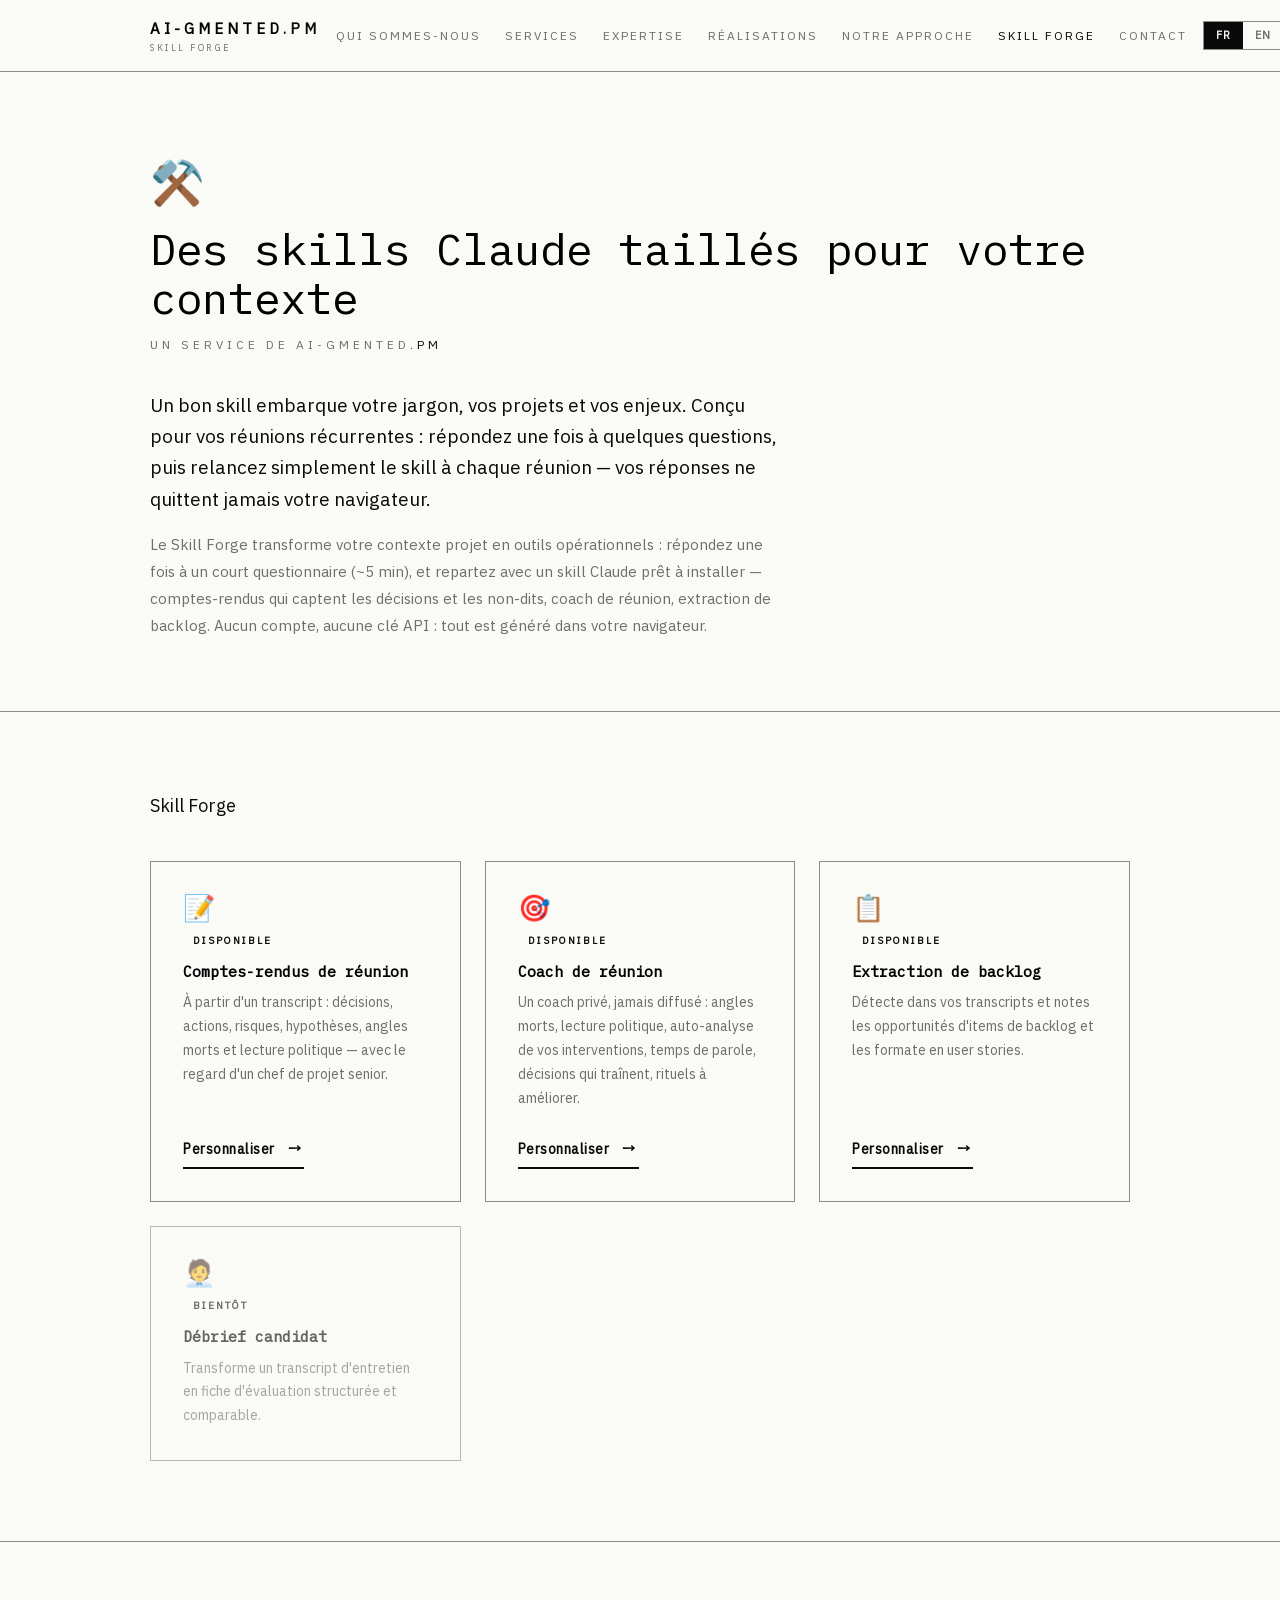
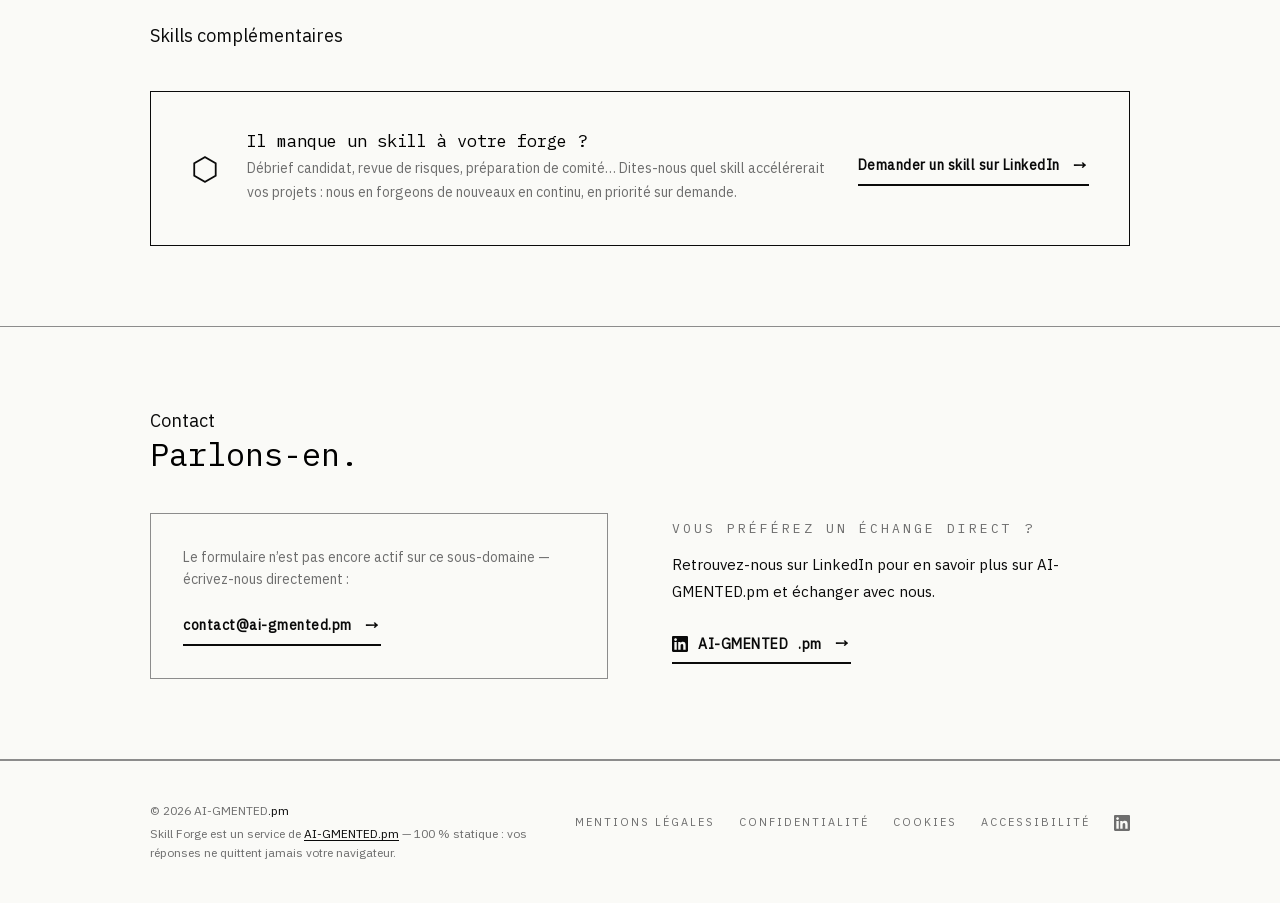
==== commit 80af2d78: "V2 tokens, self-hosted IBM Plex faces and typographic base Paper/ink tokens copied from the V2 (conf" ====
--- a/index.html
+++ b/index.html
@@ -25,7 +25,7 @@
   <link rel="icon" type="image/png" href="favicon.png" />
   <link rel="apple-touch-icon" href="apple-touch-icon.png" />
   <script src="js/theme.js?v=3"></script>
-  <link rel="stylesheet" href="css/style.css?v=3" />
+  <link rel="stylesheet" href="css/style.css?v=5" />
 </head>
 <body>
   <a href="#main" class="skip-nav">Aller au contenu</a>
--- a/css/style.css
+++ b/css/style.css
@@ -1,104 +1,152 @@
 /* ============================================================
-   Skill Forge — un service de AI-GMENTED.pm
-   Charte graphique alignée sur https://ai-gmented.pm
-   Light + dark theme (l'accent orange est conservé en dark)
+   Skill Forge — a service of AI-GMENTED.pm
+   Shares the identity of the V2 site (https://ai-gmented.pm):
+   same tokens, same two faces, same header and footer.
+   Tokens copied from site-ai-gmented-v2 config/_tokens.scss and
+   config/_fonts.scss. No accent colour exists: what colour would
+   signal is carried by inversion, rule weight or texture.
+   Served under CSP style-src 'self': no inline style, no data: URL.
    ============================================================ */
 
+/* ---------- 1. Faces: self-hosted, one file each (font-src 'self') ---------- */
+@font-face {
+  font-family: "IBM Plex Sans";
+  src: url("fonts/ibm-plex-sans-latin-400.woff2") format("woff2");
+  font-weight: 400;
+  font-style: normal;
+  font-display: swap;
+}
+@font-face {
+  font-family: "IBM Plex Mono";
+  src: url("fonts/ibm-plex-mono-latin-400.woff2") format("woff2");
+  font-weight: 400;
+  font-style: normal;
+  font-display: swap;
+}
+/* Fallback measured against the real face so the page does not reflow */
+@font-face {
+  font-family: "Plex fallback";
+  src: local("Helvetica Neue"), local("Arial"), local("Liberation Sans");
+  size-adjust: 103.2%;
+  ascent-override: 99.37%;
+}
+
+/* ---------- 2. Tokens ---------- */
 :root {
-  --bg: #FFFFFF;
-  --surface: #F5F5F0;
-  --border: #E0E0E0;
-  --text: #1A1A1A;
-  --heading: #111111;
-  --muted: #555555;
-  --accent: #C2661A;
-  --accent-light: #FFF3E8;
-  --header-bg: rgba(255, 255, 255, 0.97);
-  --success: #2e7d32;
-  --danger: #c62828;
-  --max-width: 1140px;
-  --header-height: 72px;
-  --transition: 0.2s ease;
-}
-
+  --bg: #FAFAF7;
+  --text: #0A0A0A;
+  --heading: #000000;
+  --muted: #6E6E6E;
+  --rule: #0A0A0A;
+  --rule-faint: #8C8C8C;
+  --border-interactive: #6E6E6E;
+  color-scheme: light;
+
+  --font-body: "IBM Plex Sans", "Plex fallback", -apple-system, "Segoe UI", Roboto, sans-serif;
+  --font-display: "IBM Plex Mono", ui-monospace, SFMono-Regular, Menlo, Consolas, monospace;
+  --text-body: 1.125rem;
+  --text-secondary: 0.9375rem;
+  --text-h3: 1.25rem;
+  --text-h2: 2rem;
+  --text-hero: 2.75rem;
+  --target: 2.75rem;
+  --gutter: 2rem;
+  --measure-page: 71.25rem;
+}
+
+/* Dark is the inversion of light. Two triggers, as on the V2: the system
+   preference, and data-theme set by js/theme.js (?theme=, then storage). */
+@media (prefers-color-scheme: dark) {
+  :root:not([data-theme="light"]) {
+    --bg: #0A0A0A;
+    --text: #FAFAF7;
+    --heading: #FFFFFF;
+    --muted: #9A9A9A;
+    --rule: #FAFAF7;
+    --rule-faint: #8C8C8C;
+    --border-interactive: #8C8C8C;
+    color-scheme: dark;
+  }
+}
 [data-theme="dark"] {
-  --bg: #16130F;
-  --surface: #1F1B16;
-  --border: #332D26;
-  --text: #E6E1DA;
-  --heading: #F4F0EA;
-  --muted: #A39B8F;
-  --accent: #E8853B; /* orange préservé, éclairci pour le contraste AA */
-  --accent-light: #2C2118;
-  --header-bg: rgba(22, 19, 15, 0.97);
-  --success: #81c784;
-  --danger: #ef9a9a;
-}
-
-/* Reset */
-*, *::before, *::after { box-sizing: border-box; margin: 0; padding: 0; }
-
-html {
-  scroll-behavior: smooth;
-  scroll-padding-top: var(--header-height);
-  font-size: 100%;
-}
+  --bg: #0A0A0A;
+  --text: #FAFAF7;
+  --heading: #FFFFFF;
+  --muted: #9A9A9A;
+  --rule: #FAFAF7;
+  --rule-faint: #8C8C8C;
+  --border-interactive: #8C8C8C;
+  color-scheme: dark;
+}
+
+/* ---------- 3. Base ---------- */
+*, *::before, *::after { box-sizing: border-box; margin: 0; padding: 0; border-radius: 0; }
+
+html { font-size: 100%; }
 
 body {
-  font-family: -apple-system, BlinkMacSystemFont, 'Segoe UI', system-ui, sans-serif;
-  background: var(--bg);
-  color: var(--text);
-  line-height: 1.7;
+  font-family: var(--font-body);
+  font-size: var(--text-body);
+  line-height: 1.6;
+  background: var(--bg);
+  color: var(--text);
   -webkit-font-smoothing: antialiased;
-  transition: background var(--transition), color var(--transition);
-}
-
-:focus-visible { outline: 2px solid var(--accent); outline-offset: 2px; }
+  overflow-wrap: break-word;
+}
+
+::selection { background: var(--text); color: var(--bg); }
+
+/* The focus ring is never removed: 3 px in ink, offset 2 px */
+:focus-visible { outline: 3px solid var(--text) !important; outline-offset: 2px !important; }
+@media (forced-colors: active) {
+  :focus-visible { outline-color: CanvasText !important; }
+  * { background-image: none !important; }
+}
+
+h1, h2, h3, h4 { font-family: var(--font-display); font-weight: 400; color: var(--heading); }
+h1 { font-size: var(--text-hero); line-height: 1.12; }
+h2 { font-size: var(--text-h2); line-height: 1.15; }
+h3 { font-size: var(--text-h3); line-height: 1.3; }
+h4 { font-size: 1rem; line-height: 1.3; }
+p { margin-bottom: 1rem; }
+a { color: var(--text); text-underline-offset: 0.2em; }
+code, pre { font-family: var(--font-display); }
+code { font-size: 0.875em; }
 
 .skip-nav {
   position: absolute;
-  top: -100px;
-  left: 16px;
-  background: var(--accent);
-  color: #fff;
-  padding: 8px 16px;
+  left: 1rem;
+  top: -100%;
+  padding: 0.5rem 1rem;
+  background: var(--bg);
+  color: var(--text);
+  border: 2px solid var(--rule);
   z-index: 200;
-  font-size: 14px;
-  text-decoration: none;
-  border-radius: 0 0 4px 4px;
-}
-.skip-nav:focus { top: 0; }
-
-/* Typography */
-h1, h2, h3, h4 { color: var(--heading); font-weight: 700; line-height: 1.2; }
-h1 { font-size: 2.75rem; letter-spacing: -1px; }
-h2 { font-size: 2rem; letter-spacing: -0.3px; margin-bottom: 16px; }
-h3 { font-size: 1.0625rem; }
-p { margin-bottom: 1rem; }
-
-a { color: var(--accent); text-decoration: none; transition: color var(--transition); }
-a:hover, a:focus { color: var(--accent); }
-
-.section-label {
-  font-size: 11px;
-  text-transform: uppercase;
-  letter-spacing: 5px;
-  color: var(--accent);
-  margin-bottom: 12px;
-  font-weight: 600;
-  line-height: 1.2;
-}
-.section-text {
-  font-size: 16px;
-  color: var(--text);
-  max-width: 640px;
-  line-height: 1.8;
-  margin-bottom: 16px;
-}
-
+}
+.skip-nav:focus { top: 1rem; }
+
+.visually-hidden {
+  position: absolute;
+  width: 1px;
+  height: 1px;
+  overflow: hidden;
+  clip: rect(0 0 0 0);
+  white-space: nowrap;
+}
+
+/* Page column: left-aligned on the header gutter, as on the V2 */
+.container, .wrap { max-width: calc(var(--measure-page) + 2 * var(--gutter)); padding: 0 var(--gutter); }
+.pix { width: 1.25rem; height: 1.25rem; flex: none; }
+
+@media (max-width: 767.98px) {
+  :root { --gutter: 1rem; --text-hero: 2rem; --text-h2: 1.5rem; }
+}
+
+/* ---------- Interim: legacy components, re-skinned in the next tasks ---------- */
+:root { --header-height: 72px; --transition: 0.2s ease; --max-width: 1140px; }
 /* Layout */
 .container { max-width: var(--max-width); margin: 0 auto; padding: 0 80px; }
-section { padding: 80px 0; border-bottom: 1px solid var(--border); }
+section { padding: 80px 0; border-bottom: 1px solid var(--rule-faint); }
 
 /* CTA link (souligné orange, comme le site maître) */
 .cta-link {
@@ -108,11 +156,11 @@
   padding: 0 0 4px;
   background: none;
   border: none;
-  border-bottom: 2px solid var(--accent);
+  border-bottom: 2px solid var(--text);
   cursor: pointer;
   font-size: 14px;
   font-weight: 600;
-  color: var(--accent);
+  color: var(--text);
   text-decoration: none;
   font-family: inherit;
   letter-spacing: 0.5px;
@@ -125,9 +173,9 @@
 .site-header {
   position: sticky;
   top: 0;
-  background: var(--header-bg);
+  background: var(--bg);
   backdrop-filter: blur(12px);
-  border-bottom: 1px solid var(--border);
+  border-bottom: 1px solid var(--rule-faint);
   z-index: 100;
   height: var(--header-height);
 }
@@ -148,7 +196,7 @@
   white-space: nowrap;
 }
 .site-logo:hover { text-decoration: none; color: var(--heading); }
-.pm { color: var(--accent); }
+.pm { color: var(--text); }
 
 .logo-block { display: flex; flex-direction: column; flex-shrink: 0; }
 .logo-subtitle {
@@ -176,8 +224,8 @@
   align-items: center;
   white-space: nowrap;
 }
-.site-nav a:hover, .site-nav a:focus { color: var(--accent); text-decoration: none; }
-.site-nav a[aria-current="page"] { color: var(--accent); }
+.site-nav a:hover, .site-nav a:focus { color: var(--text); text-decoration: none; }
+.site-nav a[aria-current="page"] { color: var(--text); }
 
 .header-controls { display: flex; align-items: center; gap: 12px; flex-shrink: 0; }
 
@@ -196,7 +244,7 @@
 /* Lang toggle */
 .lang-toggle {
   display: flex;
-  border: 1px solid var(--border);
+  border: 1px solid var(--rule-faint);
   overflow: hidden;
 }
 .lang-toggle button,
@@ -215,15 +263,15 @@
   display: inline-block;
   transition: background var(--transition), color var(--transition);
 }
-.lang-toggle a:hover, .lang-toggle a:focus { color: var(--accent); text-decoration: none; }
+.lang-toggle a:hover, .lang-toggle a:focus { color: var(--text); text-decoration: none; }
 .lang-toggle button.active,
-.lang-toggle a.active { background: var(--accent); color: #fff; }
-.lang-toggle a.active:hover, .lang-toggle a.active:focus { color: #fff; }
+.lang-toggle a.active { background: var(--text); color: var(--bg); }
+.lang-toggle a.active:hover, .lang-toggle a.active:focus { color: var(--bg); }
 
 /* Theme toggle (lune / soleil) */
 .theme-toggle {
   background: none;
-  border: 1px solid var(--border);
+  border: 1px solid var(--rule-faint);
   color: var(--muted);
   cursor: pointer;
   width: 34px;
@@ -233,7 +281,7 @@
   justify-content: center;
   transition: color var(--transition), border-color var(--transition);
 }
-.theme-toggle:hover, .theme-toggle:focus { color: var(--accent); border-color: var(--accent); }
+.theme-toggle:hover, .theme-toggle:focus { color: var(--text); border-color: var(--text); }
 .theme-toggle svg { width: 16px; height: 16px; }
 .theme-toggle .icon-sun { display: none; }
 .theme-toggle .icon-moon { display: block; }
@@ -241,7 +289,7 @@
 [data-theme="dark"] .theme-toggle .icon-moon { display: none; }
 
 /* ---------- Hero ---------- */
-.hero { padding: 88px 0 72px; border-bottom: 1px solid var(--border); }
+.hero { padding: 88px 0 72px; border-bottom: 1px solid var(--rule-faint); }
 .hero .forge-mark { font-size: 44px; line-height: 1; margin-bottom: 20px; }
 .hero h1 { margin-bottom: 12px; line-height: 1.12; }
 .hero .tagline {
@@ -252,8 +300,8 @@
   margin-bottom: 36px;
 }
 .hero .tagline a { color: var(--muted); text-decoration: none; }
-.hero .tagline a:hover, .hero .tagline a:focus { color: var(--accent); }
-.hero .tagline .pm, .hero .tagline a .pm { color: var(--accent); }
+.hero .tagline a:hover, .hero .tagline a:focus { color: var(--text); }
+.hero .tagline .pm, .hero .tagline a .pm { color: var(--text); }
 .hero .value-prop {
   font-size: 19px;
   max-width: 640px;
@@ -261,7 +309,7 @@
   line-height: 1.65;
   margin-bottom: 16px;
 }
-.hero .value-prop strong { color: var(--accent); font-weight: 600; }
+.hero .value-prop strong { color: var(--text); font-weight: 600; }
 .hero .intro {
   font-size: 15px;
   max-width: 640px;
@@ -279,7 +327,7 @@
 }
 .card {
   background: var(--bg);
-  border: 1px solid var(--border);
+  border: 1px solid var(--rule-faint);
   padding: 32px;
   display: flex;
   flex-direction: column;
@@ -299,14 +347,14 @@
   text-transform: uppercase;
   letter-spacing: 2px;
   padding: 3px 10px;
-  background: var(--accent-light);
-  color: var(--accent);
+  background: transparent;
+  color: var(--text);
 }
 
 /* ---------- Boutons (wizard / output) ---------- */
 .btn {
   display: inline-block;
-  border: 1px solid var(--accent);
+  border: 1px solid var(--text);
   padding: 10px 22px;
   font-size: 13px;
   font-weight: 600;
@@ -317,22 +365,22 @@
   font-family: inherit;
   transition: background var(--transition), color var(--transition), border-color var(--transition);
 }
-.btn-primary { background: var(--accent); color: #fff; }
+.btn-primary { background: var(--text); color: var(--bg); }
 .btn-primary:hover:not(:disabled), .btn-primary:focus { background: var(--heading); border-color: var(--heading); color: var(--bg); }
-.btn-secondary { background: transparent; color: var(--accent); }
-.btn-secondary:hover:not(:disabled), .btn-secondary:focus { background: var(--accent-light); color: var(--accent); }
+.btn-secondary { background: transparent; color: var(--text); }
+.btn-secondary:hover:not(:disabled), .btn-secondary:focus { background: transparent; color: var(--text); }
 .btn:disabled { opacity: 0.4; cursor: not-allowed; }
 
 /* ---------- Wizard ---------- */
 .wizard {
-  background: var(--surface);
-  border: 1px solid var(--border);
+  background: var(--bg);
+  border: 1px solid var(--rule-faint);
   padding: 40px;
   margin: 64px 0 96px;
 }
 
-.progress { height: 4px; background: var(--border); overflow: hidden; margin-bottom: 10px; }
-.progress-bar { height: 100%; background: var(--accent); transition: width 0.25s ease; }
+.progress { height: 4px; background: var(--rule-faint); overflow: hidden; margin-bottom: 10px; }
+.progress-bar { height: 100%; background: var(--text); transition: width 0.25s ease; }
 
 .step-count {
   font-size: 11px;
@@ -355,7 +403,7 @@
 .field select {
   width: 100%;
   padding: 10px 12px;
-  border: 1px solid var(--border);
+  border: 1px solid var(--rule-faint);
   background: var(--bg);
   color: var(--text);
   font: inherit;
@@ -365,12 +413,12 @@
 .field textarea { min-height: 110px; resize: vertical; }
 .field input:focus, .field textarea:focus, .field select:focus {
   outline: none;
-  border-color: var(--accent);
-}
-
-.field .error { display: none; color: var(--danger); font-size: 13px; margin-top: 5px; }
+  border-color: var(--text);
+}
+
+.field .error { display: none; color: var(--text); font-size: 13px; margin-top: 5px; }
 .field.invalid .error { display: block; }
-.field.invalid input, .field.invalid textarea { border-color: var(--danger); }
+.field.invalid input, .field.invalid textarea { border-color: var(--text); }
 
 .choice-list { display: flex; flex-direction: column; gap: 8px; }
 .choice-list label {
@@ -378,20 +426,20 @@
   align-items: flex-start;
   gap: 10px;
   padding: 10px 12px;
-  border: 1px solid var(--border);
+  border: 1px solid var(--rule-faint);
   background: var(--bg);
   cursor: pointer;
   font-size: 15px;
   transition: border-color var(--transition), background var(--transition);
 }
-.choice-list label:has(input:checked) { border-color: var(--accent); background: var(--accent-light); }
-.choice-list input { margin-top: 5px; accent-color: var(--accent); }
+.choice-list label:has(input:checked) { border-color: var(--text); background: transparent; }
+.choice-list input { margin-top: 5px; accent-color: var(--text); }
 
 .privacy-note {
   display: flex;
   gap: 10px;
-  background: var(--accent-light);
-  border-left: 3px solid var(--accent);
+  background: transparent;
+  border-left: 3px solid var(--text);
   padding: 12px 16px;
   font-size: 14px;
   color: var(--text);
@@ -402,7 +450,7 @@
 .wizard-nav { display: flex; justify-content: space-between; margin-top: 32px; }
 
 /* ---------- Output ---------- */
-.tabs { display: flex; gap: 8px; border-bottom: 1px solid var(--border); margin-bottom: 24px; }
+.tabs { display: flex; gap: 8px; border-bottom: 1px solid var(--rule-faint); margin-bottom: 24px; }
 .tabs button {
   border: none;
   background: transparent;
@@ -418,13 +466,13 @@
   margin-bottom: -1px;
   transition: color var(--transition), border-color var(--transition);
 }
-.tabs button.active { color: var(--accent); border-bottom-color: var(--accent); }
+.tabs button.active { color: var(--text); border-bottom-color: var(--text); }
 
 .output-actions { display: flex; flex-wrap: wrap; gap: 12px; margin-bottom: 20px; }
 
 pre.preview {
   background: var(--bg);
-  border: 1px solid var(--border);
+  border: 1px solid var(--rule-faint);
   padding: 16px 20px;
   font-size: 0.82rem;
   line-height: 1.5;
@@ -440,8 +488,8 @@
 .install-steps h4 { margin: 18px 0 5px; }
 .install-steps ol { margin: 4px 0 0; padding-left: 20px; color: var(--muted); }
 .install-steps code {
-  background: var(--accent-light);
-  color: var(--accent);
+  background: transparent;
+  color: var(--text);
   padding: 1px 6px;
   font-size: 0.85em;
 }
@@ -450,7 +498,7 @@
 
 /* ---------- CTA skills complémentaires ---------- */
 .more-skills-inner {
-  border: 1px solid var(--accent);
+  border: 1px solid var(--text);
   padding: 40px;
   display: grid;
   grid-template-columns: auto 1fr auto;
@@ -458,7 +506,7 @@
   align-items: center;
   margin-top: 40px;
 }
-.more-skills-inner .ms-icon { font-size: 32px; color: var(--accent); line-height: 1; }
+.more-skills-inner .ms-icon { font-size: 32px; color: var(--text); line-height: 1; }
 .more-skills-inner h2 { font-size: 17px; margin-bottom: 6px; }
 .more-skills-inner p { font-size: 14px; color: var(--muted); line-height: 1.7; margin-bottom: 0; }
 
@@ -469,7 +517,7 @@
   gap: 64px;
   margin-top: 40px;
 }
-.contact-form-wrap { border: 1px solid var(--border); padding: 32px; }
+.contact-form-wrap { border: 1px solid var(--rule-faint); padding: 32px; }
 .contact-form label {
   display: block;
   font-size: 12px;
@@ -486,7 +534,7 @@
   width: 100%;
   background: transparent;
   border: none;
-  border-bottom: 1px solid var(--border);
+  border-bottom: 1px solid var(--rule-faint);
   padding: 12px 0;
   color: var(--text);
   font-size: 15px;
@@ -495,9 +543,9 @@
   transition: border-color var(--transition);
 }
 .contact-form input:focus,
-.contact-form textarea:focus { border-bottom-color: var(--accent); }
+.contact-form textarea:focus { border-bottom-color: var(--text); }
 .contact-form textarea { height: 100px; resize: none; }
-.required { color: var(--accent); }
+.required { color: var(--text); }
 .consent {
   font-size: 12px;
   color: var(--muted);
@@ -511,15 +559,15 @@
   width: 18px;
   height: 18px;
   margin: 0;
-  accent-color: var(--accent);
+  accent-color: var(--text);
   flex-shrink: 0;
   cursor: pointer;
 }
 .consent label { text-transform: none; letter-spacing: 0; font-weight: 400; margin: 0; }
 .hp { position: absolute; left: -9999px; }
 .form-status { margin-top: 16px; font-size: 14px; line-height: 1.5; }
-.form-status.success { color: var(--success); }
-.form-status.error { color: var(--danger); }
+.form-status.success { color: var(--text); }
+.form-status.error { color: var(--text); }
 .contact-aside { padding-top: 8px; }
 .contact-aside h3 {
   font-size: 13px;
@@ -532,12 +580,12 @@
 .contact-aside p { font-size: 15px; color: var(--text); line-height: 1.8; margin-bottom: 24px; }
 
 /* ---------- Footer (repris de ai-gmented.pm) ---------- */
-.site-footer { padding: 40px 0; border-top: 1px solid var(--border); }
+.site-footer { padding: 40px 0; border-top: 1px solid var(--rule-faint); }
 .footer-main { display: flex; justify-content: space-between; align-items: flex-start; gap: 32px; flex-wrap: wrap; }
 .footer-left { font-size: 12px; color: var(--muted); flex: 1 1 320px; max-width: 62ch; }
-.footer-left .pm { color: var(--accent); }
+.footer-left .pm { color: var(--text); }
 .footer-service { font-size: 12px; color: var(--muted); margin: 4px 0 0; }
-.footer-service a { color: var(--accent); }
+.footer-service a { color: var(--text); }
 .footer-nav { display: flex; gap: 24px; align-items: center; flex-shrink: 0; }
 .footer-nav a {
   font-size: 11px;
@@ -551,10 +599,10 @@
   align-items: center;
   transition: color var(--transition);
 }
-.footer-nav a:hover, .footer-nav a:focus { color: var(--accent); text-decoration: none; }
+.footer-nav a:hover, .footer-nav a:focus { color: var(--text); text-decoration: none; }
 .li-icon { display: flex; align-items: center; }
 .li-icon svg { fill: var(--muted); transition: fill var(--transition); }
-.li-icon:hover svg, .li-icon:focus svg { fill: var(--accent); }
+.li-icon:hover svg, .li-icon:focus svg { fill: var(--text); }
 
 /* ---------- Responsive ---------- */
 /* Sous 1200px la nav horizontale (7 items + contrôles, ~950px requis avec le
@@ -570,7 +618,7 @@
     flex-direction: column;
     align-items: stretch;
     background: var(--bg);
-    border-bottom: 1px solid var(--border);
+    border-bottom: 1px solid var(--rule-faint);
     padding: 16px 20px;
     gap: 0;
   }
@@ -592,6 +640,16 @@
   h2 { font-size: 1.5rem; }
 
   .logo-subtitle { white-space: normal; }
+
+  /* Le header (logo à lettrage large + FR/EN + thème + burger) dépassait la
+     largeur des petits écrans : le burger sortait du viewport à droite et le
+     menu devenait inaccessible. On compacte pour tenir jusqu'à 320px. */
+  .site-header .container { padding-left: 12px; padding-right: 12px; gap: 8px; }
+  .site-logo { font-size: 13px; letter-spacing: 2px; }
+  .header-controls { gap: 8px; }
+  .lang-toggle button, .lang-toggle a { padding: 5px 8px; }
+  .theme-toggle { width: 30px; height: 28px; }
+  .nav-toggle { min-width: 40px; min-height: 40px; padding: 6px; }
 
   .cards { grid-template-columns: 1fr; }
   .wizard { padding: 24px 20px; margin: 40px 0 64px; }
@@ -602,8 +660,8 @@
   .footer-nav { flex-wrap: wrap; justify-content: center; }
 }
 
-/* Contraste AA en dark : texte sombre sur l'orange éclairci (#E8853B) */
-[data-theme="dark"] .btn-primary { color: #16130F; }
-[data-theme="dark"] .btn-primary:hover:not(:disabled), [data-theme="dark"] .btn-primary:focus { color: var(--bg); }
-[data-theme="dark"] .lang-toggle button.active { color: #16130F; }
-[data-theme="dark"] .skip-nav { color: #16130F; }
+@media (max-width: 399px) {
+  .logo-subtitle { display: none; }
+  .site-logo { font-size: 12px; letter-spacing: 1.5px; }
+}
+
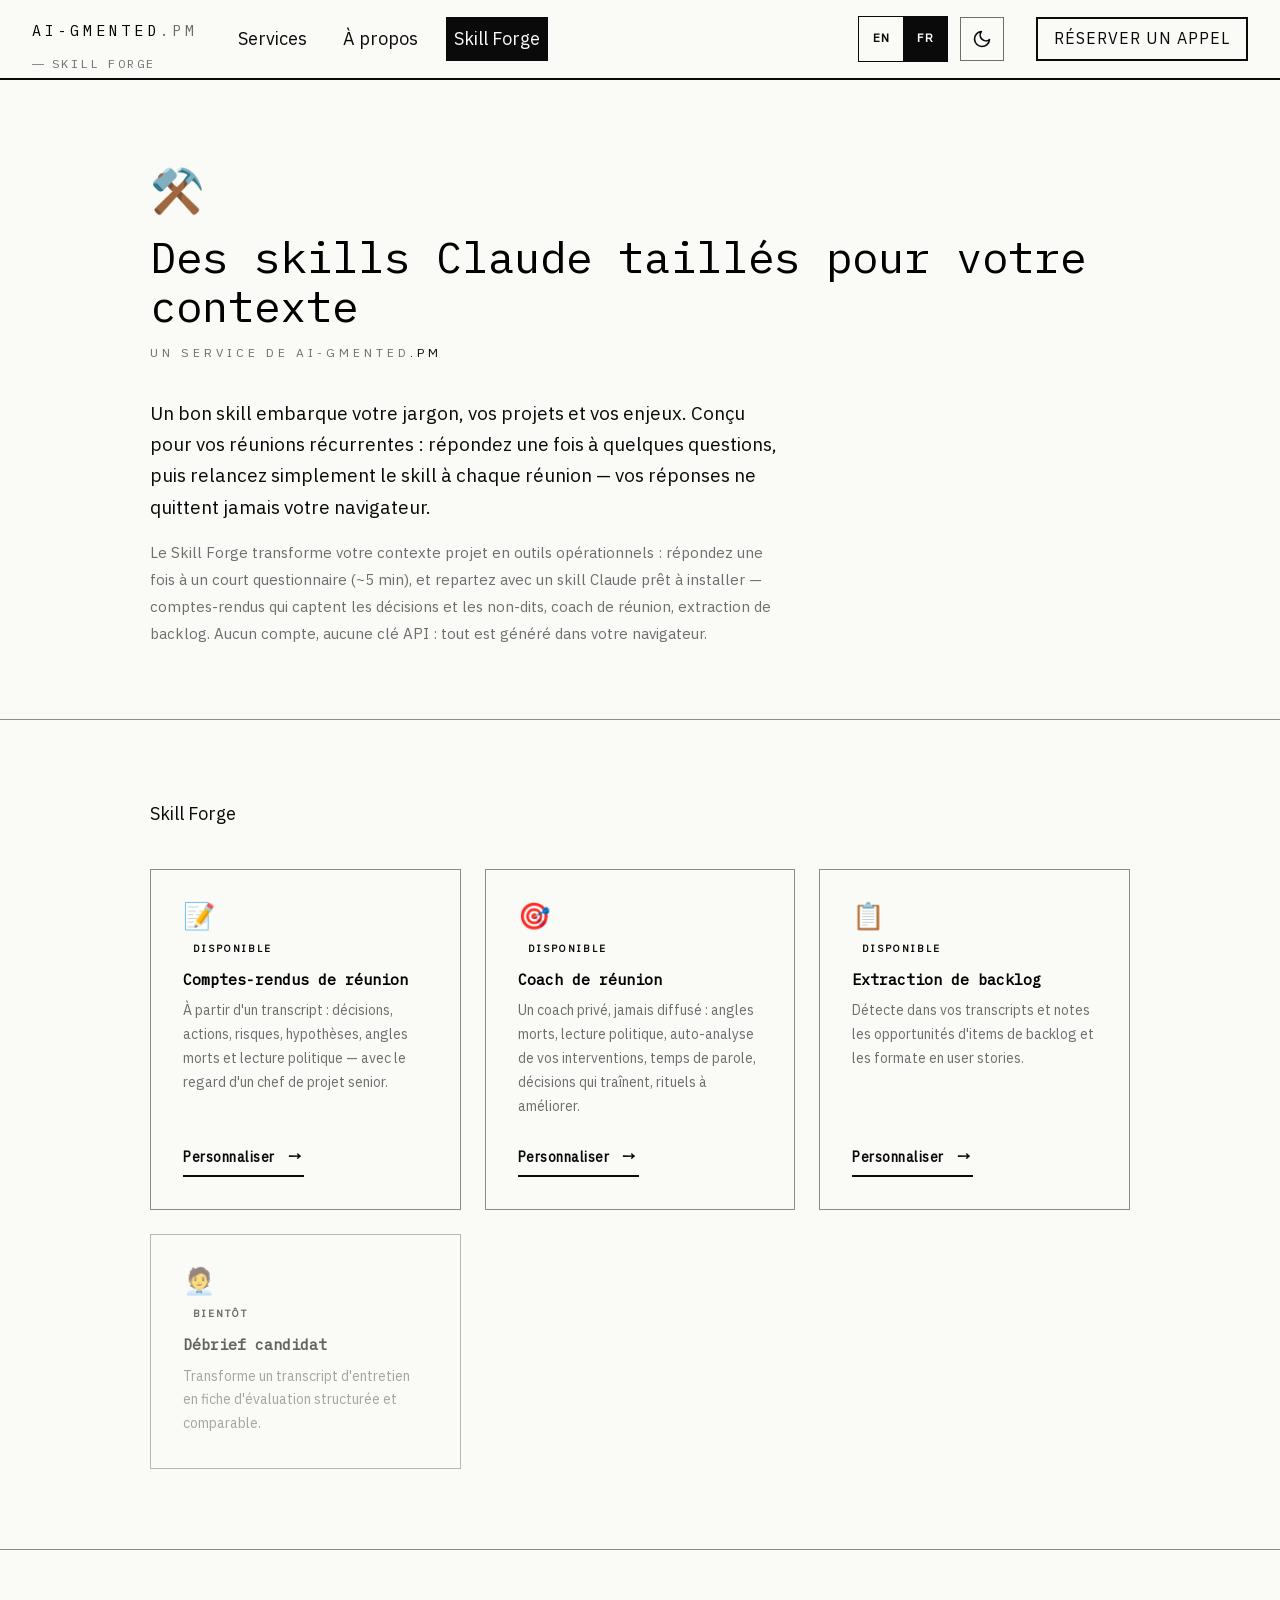
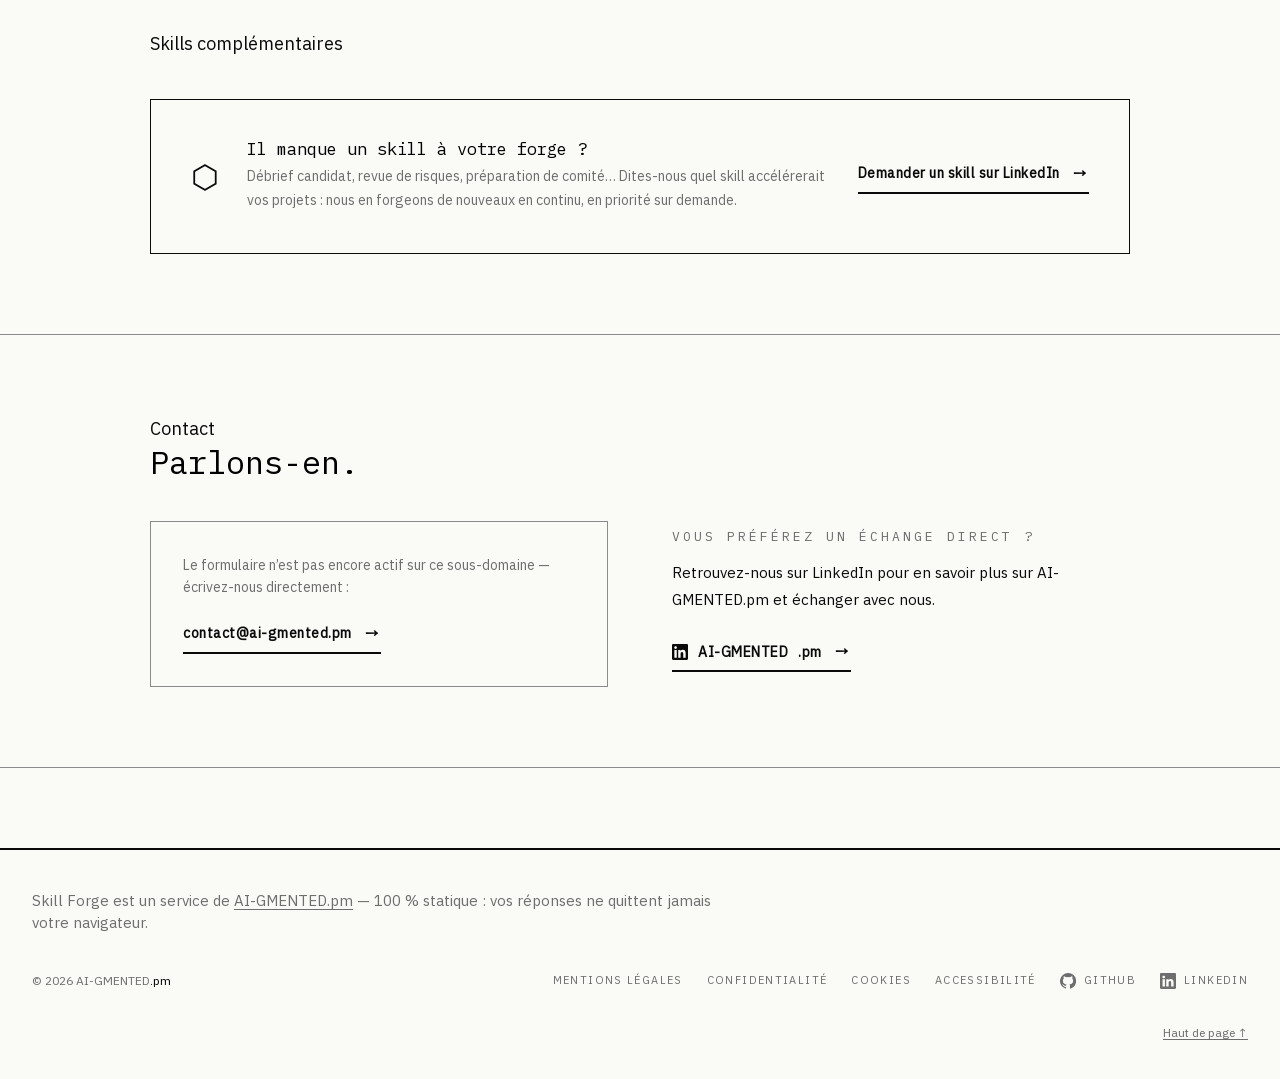
==== commit 10715666: "V2 header, native mobile menu, footer, theme and language switches Brand, SKILL FORGE marker, Servic" ====
--- a/index.html
+++ b/index.html
@@ -24,41 +24,35 @@
   <meta name="twitter:image" content="https://forge.ai-gmented.pm/og-image.png" />
   <link rel="icon" type="image/png" href="favicon.png" />
   <link rel="apple-touch-icon" href="apple-touch-icon.png" />
-  <script src="js/theme.js?v=3"></script>
-  <link rel="stylesheet" href="css/style.css?v=5" />
+  <script src="js/theme.js?v=4"></script>
+  <link rel="stylesheet" href="css/style.css?v=6" />
 </head>
 <body>
   <a href="#main" class="skip-nav">Aller au contenu</a>
 
-  <header class="site-header" role="banner">
-    <div class="container">
-      <div class="logo-block">
-        <a href="https://ai-gmented.pm/fr/?lang=fr" class="site-logo" aria-label="AI-GMENTED.pm — Accueil">AI-GMENTED<span class="pm">.pm</span></a>
-        <div class="logo-subtitle">Skill Forge</div>
+  <header class="site-header">
+    <div class="logo-block">
+      <a class="site-brand" href="https://ai-gmented.pm/fr/" aria-label="AI-GMENTED.pm — accueil du site">AI-GMENTED<span class="pm">.pm</span></a>
+      <p class="forge-tag">Skill Forge</p>
+    </div>
+    <nav class="site-nav" aria-label="Navigation principale"><a href="https://ai-gmented.pm/fr/services/">Services</a><a href="https://ai-gmented.pm/fr/about/">À propos</a><a href="./" aria-current="page">Skill Forge</a></nav>
+    <div class="site-settings">
+      <nav class="lang-toggle" aria-label="Langue / Language"><a data-lang="en" href="en/" hreflang="en" lang="en">EN</a><a data-lang="fr" href="./" hreflang="fr" lang="fr" aria-current="true">FR</a></nav>
+      <button type="button" class="theme-toggle" aria-pressed="false" aria-label="Basculer le thème sombre" hidden><svg class="icon-moon" viewBox="0 0 24 24" fill="none" stroke="currentColor" stroke-width="2" stroke-linecap="round" stroke-linejoin="round" aria-hidden="true" focusable="false"><path d="M21 12.79A9 9 0 1 1 11.21 3 7 7 0 0 0 21 12.79z"/></svg><svg class="icon-sun" viewBox="0 0 24 24" fill="none" stroke="currentColor" stroke-width="2" stroke-linecap="round" stroke-linejoin="round" aria-hidden="true" focusable="false"><circle cx="12" cy="12" r="5"/><line x1="12" y1="1" x2="12" y2="3"/><line x1="12" y1="21" x2="12" y2="23"/><line x1="4.22" y1="4.22" x2="5.64" y2="5.64"/><line x1="18.36" y1="18.36" x2="19.78" y2="19.78"/><line x1="1" y1="12" x2="3" y2="12"/><line x1="21" y1="12" x2="23" y2="12"/><line x1="4.22" y1="19.78" x2="5.64" y2="18.36"/><line x1="18.36" y1="5.64" x2="19.78" y2="4.22"/></svg></button>
+    </div>
+    <details class="site-menu">
+      <summary><svg width="18" height="14" viewBox="0 0 18 14" aria-hidden="true" focusable="false"><path d="M0 1h18M0 7h18M0 13h18" stroke="currentColor" stroke-width="2"/></svg> Menu</summary>
+      <a class="btn site-menu-cta" href="https://ai-gmented.pm/fr/#contact">Réserver un appel</a>
+      <div class="site-menu-settings">
+        <p class="menu-k">Réglages</p>
+        <div class="settings-row">
+          <nav class="lang-toggle" aria-label="Langue / Language"><a data-lang="en" href="en/" hreflang="en" lang="en">EN</a><a data-lang="fr" href="./" hreflang="fr" lang="fr" aria-current="true">FR</a></nav>
+          <button type="button" class="theme-toggle" aria-pressed="false" aria-label="Basculer le thème sombre" hidden><svg class="icon-moon" viewBox="0 0 24 24" fill="none" stroke="currentColor" stroke-width="2" stroke-linecap="round" stroke-linejoin="round" aria-hidden="true" focusable="false"><path d="M21 12.79A9 9 0 1 1 11.21 3 7 7 0 0 0 21 12.79z"/></svg><svg class="icon-sun" viewBox="0 0 24 24" fill="none" stroke="currentColor" stroke-width="2" stroke-linecap="round" stroke-linejoin="round" aria-hidden="true" focusable="false"><circle cx="12" cy="12" r="5"/><line x1="12" y1="1" x2="12" y2="3"/><line x1="12" y1="21" x2="12" y2="23"/><line x1="4.22" y1="4.22" x2="5.64" y2="5.64"/><line x1="18.36" y1="18.36" x2="19.78" y2="19.78"/><line x1="1" y1="12" x2="3" y2="12"/><line x1="21" y1="12" x2="23" y2="12"/><line x1="4.22" y1="19.78" x2="5.64" y2="18.36"/><line x1="18.36" y1="5.64" x2="19.78" y2="4.22"/></svg></button>
+        </div>
       </div>
-      <nav class="site-nav" id="site-nav" role="navigation" aria-label="Navigation principale">
-        <a href="https://ai-gmented.pm/fr/?lang=fr#who">Qui sommes-nous</a>
-        <a href="https://ai-gmented.pm/fr/?lang=fr#services">Services</a>
-        <a href="https://ai-gmented.pm/fr/?lang=fr#expertise">Expertise</a>
-        <a href="https://ai-gmented.pm/fr/?lang=fr#track-record">Réalisations</a>
-        <a href="https://ai-gmented.pm/fr/?lang=fr#approach">Notre approche</a>
-        <a href="./" aria-current="page">Skill Forge</a>
-        <a href="#contact">Contact</a>
-      </nav>
-      <div class="header-controls">
-        <nav class="lang-toggle" aria-label="Langue / Language">
-          <a data-lang="fr" href="./" hreflang="fr" lang="fr" aria-label="Version française">FR</a>
-          <a data-lang="en" href="en/" hreflang="en" lang="en" aria-label="English version">EN</a>
-        </nav>
-        <button class="theme-toggle" type="button" aria-pressed="false" aria-label="Basculer le thème sombre">
-          <svg class="icon-moon" viewBox="0 0 24 24" fill="none" stroke="currentColor" stroke-width="2" stroke-linecap="round" stroke-linejoin="round" aria-hidden="true"><path d="M21 12.79A9 9 0 1 1 11.21 3 7 7 0 0 0 21 12.79z"/></svg>
-          <svg class="icon-sun" viewBox="0 0 24 24" fill="none" stroke="currentColor" stroke-width="2" stroke-linecap="round" stroke-linejoin="round" aria-hidden="true"><circle cx="12" cy="12" r="5"/><line x1="12" y1="1" x2="12" y2="3"/><line x1="12" y1="21" x2="12" y2="23"/><line x1="4.22" y1="4.22" x2="5.64" y2="5.64"/><line x1="18.36" y1="18.36" x2="19.78" y2="19.78"/><line x1="1" y1="12" x2="3" y2="12"/><line x1="21" y1="12" x2="23" y2="12"/><line x1="4.22" y1="19.78" x2="5.64" y2="18.36"/><line x1="18.36" y1="5.64" x2="19.78" y2="4.22"/></svg>
-        </button>
-        <button class="nav-toggle" id="nav-toggle" aria-expanded="false" aria-controls="site-nav" aria-label="Ouvrir le menu de navigation">
-          <svg viewBox="0 0 24 24" fill="none" stroke="currentColor" stroke-width="2" stroke-linecap="round" aria-hidden="true"><line x1="3" y1="6" x2="21" y2="6"/><line x1="3" y1="12" x2="21" y2="12"/><line x1="3" y1="18" x2="21" y2="18"/></svg>
-        </button>
-      </div>
-    </div>
+      <nav aria-label="Navigation principale"><a href="https://ai-gmented.pm/fr/services/">Services</a><a href="https://ai-gmented.pm/fr/about/">À propos</a><a href="./" aria-current="page">Skill Forge</a></nav>
+    </details>
+    <a class="btn site-cta" href="https://ai-gmented.pm/fr/#contact">Réserver un appel</a>
   </header>
 
   <main id="main" role="main">
@@ -134,28 +128,16 @@
     </section>
   </main>
 
-  <footer class="site-footer" role="contentinfo">
-    <div class="container">
-      <div class="footer-main">
-        <div class="footer-left">
-          &copy; 2026 AI-GMENTED<span class="pm">.pm</span>
-          <p class="footer-service">
-            <span>Skill Forge est un service de</span>
-            <a href="https://ai-gmented.pm/fr/?lang=fr">AI-GMENTED<span class="pm">.pm</span></a>
-            — <span>100 % statique : vos réponses ne quittent jamais votre navigateur.</span>
-          </p>
-        </div>
-        <div class="footer-nav">
-          <a href="https://ai-gmented.pm/fr/legal/?lang=fr">Mentions légales</a>
-          <a href="https://ai-gmented.pm/fr/privacy/?lang=fr">Confidentialité</a>
-          <a href="https://ai-gmented.pm/fr/cookies/?lang=fr">Cookies</a>
-          <a href="https://ai-gmented.pm/fr/accessibility/?lang=fr">Accessibilité</a>
-          <a href="https://www.linkedin.com/company/ai-gmented-pm/" class="li-icon" target="_blank" rel="noopener noreferrer" aria-label="AI-GMENTED.pm sur LinkedIn">
-            <svg width="16" height="16" viewBox="0 0 24 24" aria-hidden="true"><path d="M20.447 20.452h-3.554v-5.569c0-1.328-.027-3.037-1.852-3.037-1.853.0-2.136 1.445-2.136 2.939v5.667H9.351V9h3.414v1.561h.046c.477-.9 1.637-1.85 3.37-1.85 3.601.0 4.267 2.37 4.267 5.455v6.286zM5.337 7.433c-1.144.0-2.063-.926-2.063-2.065.0-1.138.92-2.063 2.063-2.063 1.14.0 2.064.925 2.064 2.063.0 1.139-.925 2.065-2.064 2.065zm1.782 13.019H3.555V9h3.564v11.452zM22.225.0H1.771C.792.0.0.774.0 1.729v20.542C0 23.227.792 24 1.771 24h20.451C23.2 24 24 23.227 24 22.271V1.729C24 .774 23.2.0 22.222.0h.003z"/></svg>
-          </a>
-        </div>
+  <footer class="site-footer">
+    <p class="service-line">Skill Forge est un service de <a href="https://ai-gmented.pm/fr/">AI-GMENTED.pm</a> — 100 % statique : vos réponses ne quittent jamais votre navigateur.</p>
+    <div class="footer-main">
+      <p class="site-copyright">&copy; 2026 AI-GMENTED<span class="pm">.pm</span></p>
+      <div class="footer-nav">
+        <nav aria-label="Mentions légales"><a href="https://ai-gmented.pm/fr/legal/">Mentions légales</a><a href="https://ai-gmented.pm/fr/privacy/">Confidentialité</a><a href="https://ai-gmented.pm/fr/cookies/">Cookies</a><a href="https://ai-gmented.pm/fr/accessibility/">Accessibilité</a></nav>
+        <nav aria-label="Ailleurs"><a href="https://github.com/romain-nicod" rel="me"><svg width="16" height="16" viewBox="0 0 16 16" fill="currentColor" aria-hidden="true" focusable="false"><path d="M8 0a8 8 0 0 0-2.53 15.59c.4.07.55-.17.55-.38v-1.33c-2.22.48-2.69-1.07-2.69-1.07-.36-.92-.89-1.17-.89-1.17-.73-.5.05-.49.05-.49.8.06 1.23.83 1.23.83.71 1.22 1.87.87 2.33.66.07-.52.28-.87.5-1.07-1.77-.2-3.64-.89-3.64-3.95 0-.87.31-1.59.82-2.15-.08-.2-.36-1.02.08-2.12 0 0 .67-.21 2.2.82a7.6 7.6 0 0 1 4 0c1.53-1.04 2.2-.82 2.2-.82.44 1.1.16 1.92.08 2.12.51.56.82 1.28.82 2.15 0 3.07-1.87 3.75-3.65 3.95.29.25.54.73.54 1.48v2.2c0 .21.15.46.55.38A8 8 0 0 0 8 0z"/></svg>GitHub</a><a href="https://www.linkedin.com/company/ai-gmented-pm/" rel="me noopener"><svg width="16" height="16" viewBox="0 0 16 16" fill="currentColor" aria-hidden="true" focusable="false"><path d="M0 1.15C0 .52.52 0 1.18 0h13.64C15.48 0 16 .52 16 1.15v13.7c0 .63-.52 1.15-1.18 1.15H1.18C.52 16 0 15.48 0 14.85zM4.94 13.4V6.17H2.54v7.23zM3.74 5.18c.84 0 1.36-.55 1.36-1.25-.02-.71-.52-1.25-1.34-1.25S2.4 3.22 2.4 3.93c0 .7.52 1.25 1.33 1.25zm4.9 8.22V9.36c0-.22.02-.43.08-.59.17-.43.57-.88 1.23-.88.87 0 1.22.66 1.22 1.64v3.87h2.4V9.25c0-2.22-1.18-3.25-2.76-3.25-1.27 0-1.84.7-2.16 1.2v.02h-.02l.02-.02V6.17h-2.4c.03.68 0 7.23 0 7.23z"/></svg>LinkedIn</a></nav>
       </div>
     </div>
+    <a href="#" class="back-to-top">Haut de page ↑</a>
   </footer>
 
   <script src="js/analytics.js" defer></script>
--- a/css/style.css
+++ b/css/style.css
@@ -169,125 +169,6 @@
 .cta-link:hover, .cta-link:focus { gap: 14px; text-decoration: none; }
 .cta-link .arrow { font-size: 18px; }
 
-/* ---------- Header (repris de ai-gmented.pm) ---------- */
-.site-header {
-  position: sticky;
-  top: 0;
-  background: var(--bg);
-  backdrop-filter: blur(12px);
-  border-bottom: 1px solid var(--rule-faint);
-  z-index: 100;
-  height: var(--header-height);
-}
-.site-header .container {
-  display: flex;
-  justify-content: space-between;
-  align-items: center;
-  height: 100%;
-  gap: 16px;
-}
-.site-logo {
-  font-size: 15px;
-  font-weight: 700;
-  letter-spacing: 4px;
-  color: var(--heading);
-  text-transform: uppercase;
-  text-decoration: none;
-  white-space: nowrap;
-}
-.site-logo:hover { text-decoration: none; color: var(--heading); }
-.pm { color: var(--text); }
-
-.logo-block { display: flex; flex-direction: column; flex-shrink: 0; }
-.logo-subtitle {
-  font-size: 9px;
-  letter-spacing: 2.5px;
-  color: var(--muted);
-  text-transform: uppercase;
-  margin-top: 2px;
-  font-weight: 400;
-  line-height: 1.2;
-  white-space: nowrap;
-}
-
-.site-nav { display: flex; gap: 24px; list-style: none; align-items: center; }
-.site-nav a {
-  color: var(--muted);
-  font-size: 12px;
-  text-transform: uppercase;
-  letter-spacing: 2px;
-  font-weight: 500;
-  text-decoration: none;
-  transition: color var(--transition);
-  min-height: 44px;
-  display: flex;
-  align-items: center;
-  white-space: nowrap;
-}
-.site-nav a:hover, .site-nav a:focus { color: var(--text); text-decoration: none; }
-.site-nav a[aria-current="page"] { color: var(--text); }
-
-.header-controls { display: flex; align-items: center; gap: 12px; flex-shrink: 0; }
-
-.nav-toggle {
-  display: none;
-  background: none;
-  border: none;
-  color: var(--heading);
-  cursor: pointer;
-  padding: 8px;
-  min-width: 44px;
-  min-height: 44px;
-}
-.nav-toggle svg { width: 24px; height: 24px; }
-
-/* Lang toggle */
-.lang-toggle {
-  display: flex;
-  border: 1px solid var(--rule-faint);
-  overflow: hidden;
-}
-.lang-toggle button,
-.lang-toggle a {
-  border: none;
-  background: transparent;
-  color: var(--muted);
-  padding: 6px 12px;
-  font-size: 11px;
-  font-weight: 600;
-  letter-spacing: 1px;
-  cursor: pointer;
-  font-family: inherit;
-  text-decoration: none;
-  line-height: 1.4;
-  display: inline-block;
-  transition: background var(--transition), color var(--transition);
-}
-.lang-toggle a:hover, .lang-toggle a:focus { color: var(--text); text-decoration: none; }
-.lang-toggle button.active,
-.lang-toggle a.active { background: var(--text); color: var(--bg); }
-.lang-toggle a.active:hover, .lang-toggle a.active:focus { color: var(--bg); }
-
-/* Theme toggle (lune / soleil) */
-.theme-toggle {
-  background: none;
-  border: 1px solid var(--rule-faint);
-  color: var(--muted);
-  cursor: pointer;
-  width: 34px;
-  height: 30px;
-  display: flex;
-  align-items: center;
-  justify-content: center;
-  transition: color var(--transition), border-color var(--transition);
-}
-.theme-toggle:hover, .theme-toggle:focus { color: var(--text); border-color: var(--text); }
-.theme-toggle svg { width: 16px; height: 16px; }
-.theme-toggle .icon-sun { display: none; }
-.theme-toggle .icon-moon { display: block; }
-[data-theme="dark"] .theme-toggle .icon-sun { display: block; }
-[data-theme="dark"] .theme-toggle .icon-moon { display: none; }
-
 /* ---------- Hero ---------- */
 .hero { padding: 88px 0 72px; border-bottom: 1px solid var(--rule-faint); }
 .hero .forge-mark { font-size: 44px; line-height: 1; margin-bottom: 20px; }
@@ -579,89 +460,213 @@
 }
 .contact-aside p { font-size: 15px; color: var(--text); line-height: 1.8; margin-bottom: 24px; }
 
-/* ---------- Footer (repris de ai-gmented.pm) ---------- */
-.site-footer { padding: 40px 0; border-top: 1px solid var(--rule-faint); }
-.footer-main { display: flex; justify-content: space-between; align-items: flex-start; gap: 32px; flex-wrap: wrap; }
-.footer-left { font-size: 12px; color: var(--muted); flex: 1 1 320px; max-width: 62ch; }
-.footer-left .pm { color: var(--text); }
-.footer-service { font-size: 12px; color: var(--muted); margin: 4px 0 0; }
-.footer-service a { color: var(--text); }
-.footer-nav { display: flex; gap: 24px; align-items: center; flex-shrink: 0; }
+/* ---------- 4. Buttons (V2 _theme.scss: transparent, 2 px ink, inverted on hover) ---------- */
+.btn {
+  display: inline-flex;
+  align-items: center;
+  gap: 0.5rem;
+  min-height: var(--target);
+  padding: 0.5rem 1rem;
+  border: 2px solid var(--text);
+  background: transparent;
+  color: var(--text);
+  font: 400 1rem/1.2 var(--font-body);
+  text-decoration: none;
+  cursor: pointer;
+}
+.btn:hover:not(:disabled):not([aria-disabled="true"]) { background: var(--text); color: var(--bg); }
+.btn-s { border-width: 1px; }
+.btn:disabled,
+.btn[aria-disabled="true"] {
+  border-style: dashed;
+  border-color: var(--rule-faint);
+  color: var(--muted);
+  cursor: not-allowed;
+}
+.btn .pix { width: 1rem; height: 1rem; }
+
+/* ---------- 5. Header (V2 _header.scss, _brand.scss, _theme_toggle.scss) ---------- */
+.site-header {
+  display: flex;
+  flex-wrap: wrap;
+  align-items: center;
+  gap: 0.75rem 2rem;
+  min-height: 5rem;
+  padding: 0.5rem var(--gutter);
+  border-bottom: 2px solid var(--rule);
+}
+
+.logo-block { display: flex; flex-direction: column; justify-content: center; flex-shrink: 0; min-width: 0; }
+.site-brand {
+  display: inline-flex;
+  align-items: center;
+  min-height: var(--target);
+  font: 400 0.9375rem/1 var(--font-display);
+  letter-spacing: 0.25em;
+  text-transform: uppercase;
+  color: var(--heading);
+  text-decoration: none;
+  white-space: nowrap;
+}
+.site-brand .pm { color: var(--muted); }
+
+/* « SKILL FORGE » marker: orientation, not decoration. Not a link, visible at
+   every width, 6 px under the brand so the brand's focus ring never covers it. */
+.forge-tag {
+  display: flex;
+  align-items: center;
+  gap: 0.5rem;
+  margin: 0.375rem 0 0;
+  font: 400 0.75rem/1 var(--font-display);
+  letter-spacing: 0.2em;
+  text-transform: uppercase;
+  color: var(--muted);
+}
+.forge-tag::before { content: ""; width: 0.75rem; border-top: 1px solid var(--rule-faint); }
+
+.site-nav { display: flex; gap: 1.25rem; }
+.site-nav a {
+  display: inline-flex;
+  align-items: center;
+  min-height: var(--target);
+  padding: 0 0.5rem;
+  color: var(--text);
+  text-decoration: none;
+  white-space: nowrap;
+}
+.site-nav a:hover { text-decoration: underline; text-underline-offset: 0.25em; }
+/* current page = inversion */
+.site-nav a[aria-current="page"] { background: var(--text); color: var(--bg); text-decoration: none; }
+
+.site-settings,
+.site-menu-settings .settings-row {
+  display: flex;
+  align-items: center;
+  gap: 0.75rem;
+}
+.site-settings { margin-left: auto; white-space: nowrap; }
+
+.lang-toggle { display: inline-flex; border: 1px solid var(--rule); }
+.lang-toggle a {
+  display: inline-flex;
+  align-items: center;
+  justify-content: center;
+  min-width: var(--target);
+  min-height: var(--target);
+  padding: 0 0.75rem;
+  color: var(--text);
+  font-size: 0.75rem;
+  font-weight: 600;
+  letter-spacing: 0.0625rem;
+  text-decoration: none;
+  border-bottom: 2px solid transparent;
+}
+.lang-toggle a:hover { border-bottom-color: var(--rule); }
+.lang-toggle a[aria-current] { background: var(--text); color: var(--bg); }
+
+/* One icon button: moon while light, sun while dark. Hidden until theme.js
+   reveals it, so that without a script there is no dead control. */
+.theme-toggle {
+  display: inline-flex;
+  align-items: center;
+  justify-content: center;
+  width: var(--target);
+  height: var(--target);
+  padding: 0;
+  background: transparent;
+  color: var(--text);
+  border: 1px solid var(--border-interactive);
+  cursor: pointer;
+}
+.theme-toggle[hidden] { display: none; }
+.theme-toggle svg { width: 1.25rem; height: 1.25rem; }
+.theme-toggle .icon-sun { display: none; }
+.theme-toggle[aria-pressed="true"] .icon-sun { display: block; }
+.theme-toggle[aria-pressed="true"] .icon-moon { display: none; }
+
+/* Native disclosure on phones: works without a script */
+.site-menu { display: none; }
+.site-menu summary {
+  display: flex;
+  align-items: center;
+  gap: 0.5rem;
+  min-height: var(--target);
+  padding: 0 0.75rem;
+  border: 1px solid var(--border-interactive);
+  cursor: pointer;
+  list-style: none;
+}
+.site-menu summary::-webkit-details-marker { display: none; }
+.site-menu nav { display: flex; flex-direction: column; width: 100%; }
+.site-menu nav a { display: flex; align-items: center; min-height: var(--target); padding: 0; color: var(--text); }
+.site-menu nav a[aria-current="page"] { align-self: flex-start; padding: 0 0.25rem; }
+.menu-k { margin: 0; font: 400 1.125rem/1.3 var(--font-display); color: var(--text); }
+.site-menu-cta { margin-bottom: 0.75rem; }
+.site-menu-settings { display: flex; flex-direction: column; align-items: flex-start; gap: 0.5rem; margin-bottom: 0.75rem; }
+
+@media (max-width: 767.98px) {
+  .site-header {
+    position: relative;
+    display: grid;
+    grid-template-columns: minmax(0, 1fr) auto;
+    align-items: start;
+    gap: 0.75rem;
+    padding: 0.75rem 1rem;
+  }
+  .logo-block { grid-column: 1; grid-row: 1; }
+  .site-nav, .site-header > .site-settings { display: none; }
+  .site-brand { font-size: 0.75rem; letter-spacing: 0.06em; }
+  .site-menu { display: block; grid-column: 2; grid-row: 1; }
+  .site-menu[open] { grid-column: 1 / -1; grid-row: 2; }
+  .site-menu[open] summary { position: absolute; right: 1rem; top: 0.75rem; }
+  .site-header > .site-cta { grid-column: 1 / -1; grid-row: 2; justify-self: start; }
+  .site-menu[open] ~ .site-cta { display: none; }
+  .site-header:has(> .site-menu[open]) .logo-block { padding-right: 6rem; }
+}
+
+/* ---------- 6. Footer (V2 _footer.scss) ---------- */
+.site-footer { margin-top: 5rem; padding: 2.5rem var(--gutter) 1.5rem; border-top: 2px solid var(--rule); }
+.service-line { max-width: 44rem; margin-bottom: 1.5rem; font-size: var(--text-secondary); line-height: 1.5; color: var(--muted); }
+.service-line a { color: var(--muted); }
+.footer-main { display: flex; justify-content: space-between; align-items: center; flex-wrap: wrap; gap: 1rem 2rem; }
+.site-copyright { margin: 0; font-size: 0.75rem; color: var(--muted); }
+.site-copyright .pm { color: var(--heading); }
+.footer-nav, .footer-nav nav { display: flex; flex-wrap: wrap; align-items: center; gap: 0 1.5rem; }
 .footer-nav a {
-  font-size: 11px;
+  display: inline-flex;
+  align-items: center;
+  gap: 0.5rem;
+  min-width: var(--target);
+  min-height: var(--target);
+  font-size: 0.6875rem;
+  font-weight: 500;
+  letter-spacing: 0.125em;
+  text-transform: uppercase;
   color: var(--muted);
   text-decoration: none;
-  letter-spacing: 2px;
-  text-transform: uppercase;
-  font-weight: 500;
-  min-height: 44px;
-  display: flex;
-  align-items: center;
-  transition: color var(--transition);
-}
-.footer-nav a:hover, .footer-nav a:focus { color: var(--text); text-decoration: none; }
-.li-icon { display: flex; align-items: center; }
-.li-icon svg { fill: var(--muted); transition: fill var(--transition); }
-.li-icon:hover svg, .li-icon:focus svg { fill: var(--text); }
-
-/* ---------- Responsive ---------- */
-/* Sous 1200px la nav horizontale (7 items + contrôles, ~950px requis avec le
-   padding 80px du container) ne tient plus : menu burger (aligné sur le maître) */
-@media (max-width: 1199px) {
-  .nav-toggle { display: flex; align-items: center; justify-content: center; }
-  .site-nav {
-    display: none;
-    position: absolute;
-    top: var(--header-height);
-    left: 0;
-    right: 0;
-    flex-direction: column;
-    align-items: stretch;
-    background: var(--bg);
-    border-bottom: 1px solid var(--rule-faint);
-    padding: 16px 20px;
-    gap: 0;
-  }
-  .site-nav.open { display: flex; }
-  .site-nav a { padding: 12px 0; width: 100%; font-size: 12px; letter-spacing: 2px; }
-}
-
-@media (max-width: 1024px) {
-  .container { padding-left: 40px; padding-right: 40px; }
-  .cards { grid-template-columns: repeat(2, 1fr); }
-  .logo-subtitle { font-size: 7px; letter-spacing: 1.5px; }
-}
-
+}
+.footer-nav a:hover { text-decoration: underline; text-underline-offset: 0.25em; }
+.back-to-top {
+  display: flex;
+  justify-content: flex-end;
+  align-items: center;
+  min-height: var(--target);
+  margin-top: 0.5rem;
+  font-size: 0.75rem;
+  color: var(--muted);
+}
+@media (max-width: 767.98px) {
+  .site-footer { padding: 2rem 1rem 1rem; }
+  .footer-main { flex-direction: column; align-items: flex-start; }
+  .footer-nav, .footer-nav nav { flex-direction: column; align-items: flex-start; gap: 0; }
+}
+
+/* ---------- Interim responsive (replaced by the next tasks) ---------- */
+@media (max-width: 1024px) { .cards { grid-template-columns: repeat(2, 1fr); } }
 @media (max-width: 767px) {
-  .container { padding-left: 20px; padding-right: 20px; }
   section { padding: 56px 0; }
-  .hero { padding: 56px 0 48px; }
-  h1 { font-size: 2rem; }
-  h2 { font-size: 1.5rem; }
-
-  .logo-subtitle { white-space: normal; }
-
-  /* Le header (logo à lettrage large + FR/EN + thème + burger) dépassait la
-     largeur des petits écrans : le burger sortait du viewport à droite et le
-     menu devenait inaccessible. On compacte pour tenir jusqu'à 320px. */
-  .site-header .container { padding-left: 12px; padding-right: 12px; gap: 8px; }
-  .site-logo { font-size: 13px; letter-spacing: 2px; }
-  .header-controls { gap: 8px; }
-  .lang-toggle button, .lang-toggle a { padding: 5px 8px; }
-  .theme-toggle { width: 30px; height: 28px; }
-  .nav-toggle { min-width: 40px; min-height: 40px; padding: 6px; }
-
   .cards { grid-template-columns: 1fr; }
   .wizard { padding: 24px 20px; margin: 40px 0 64px; }
   .contact-layout { grid-template-columns: 1fr; gap: 40px; }
   .more-skills-inner { grid-template-columns: 1fr; text-align: center; padding: 28px 20px; }
-  .more-skills-inner .cta-link { justify-self: center; }
-  .footer-main { flex-direction: column; gap: 16px; text-align: center; }
-  .footer-nav { flex-wrap: wrap; justify-content: center; }
-}
-
-@media (max-width: 399px) {
-  .logo-subtitle { display: none; }
-  .site-logo { font-size: 12px; letter-spacing: 1.5px; }
-}
-
+}
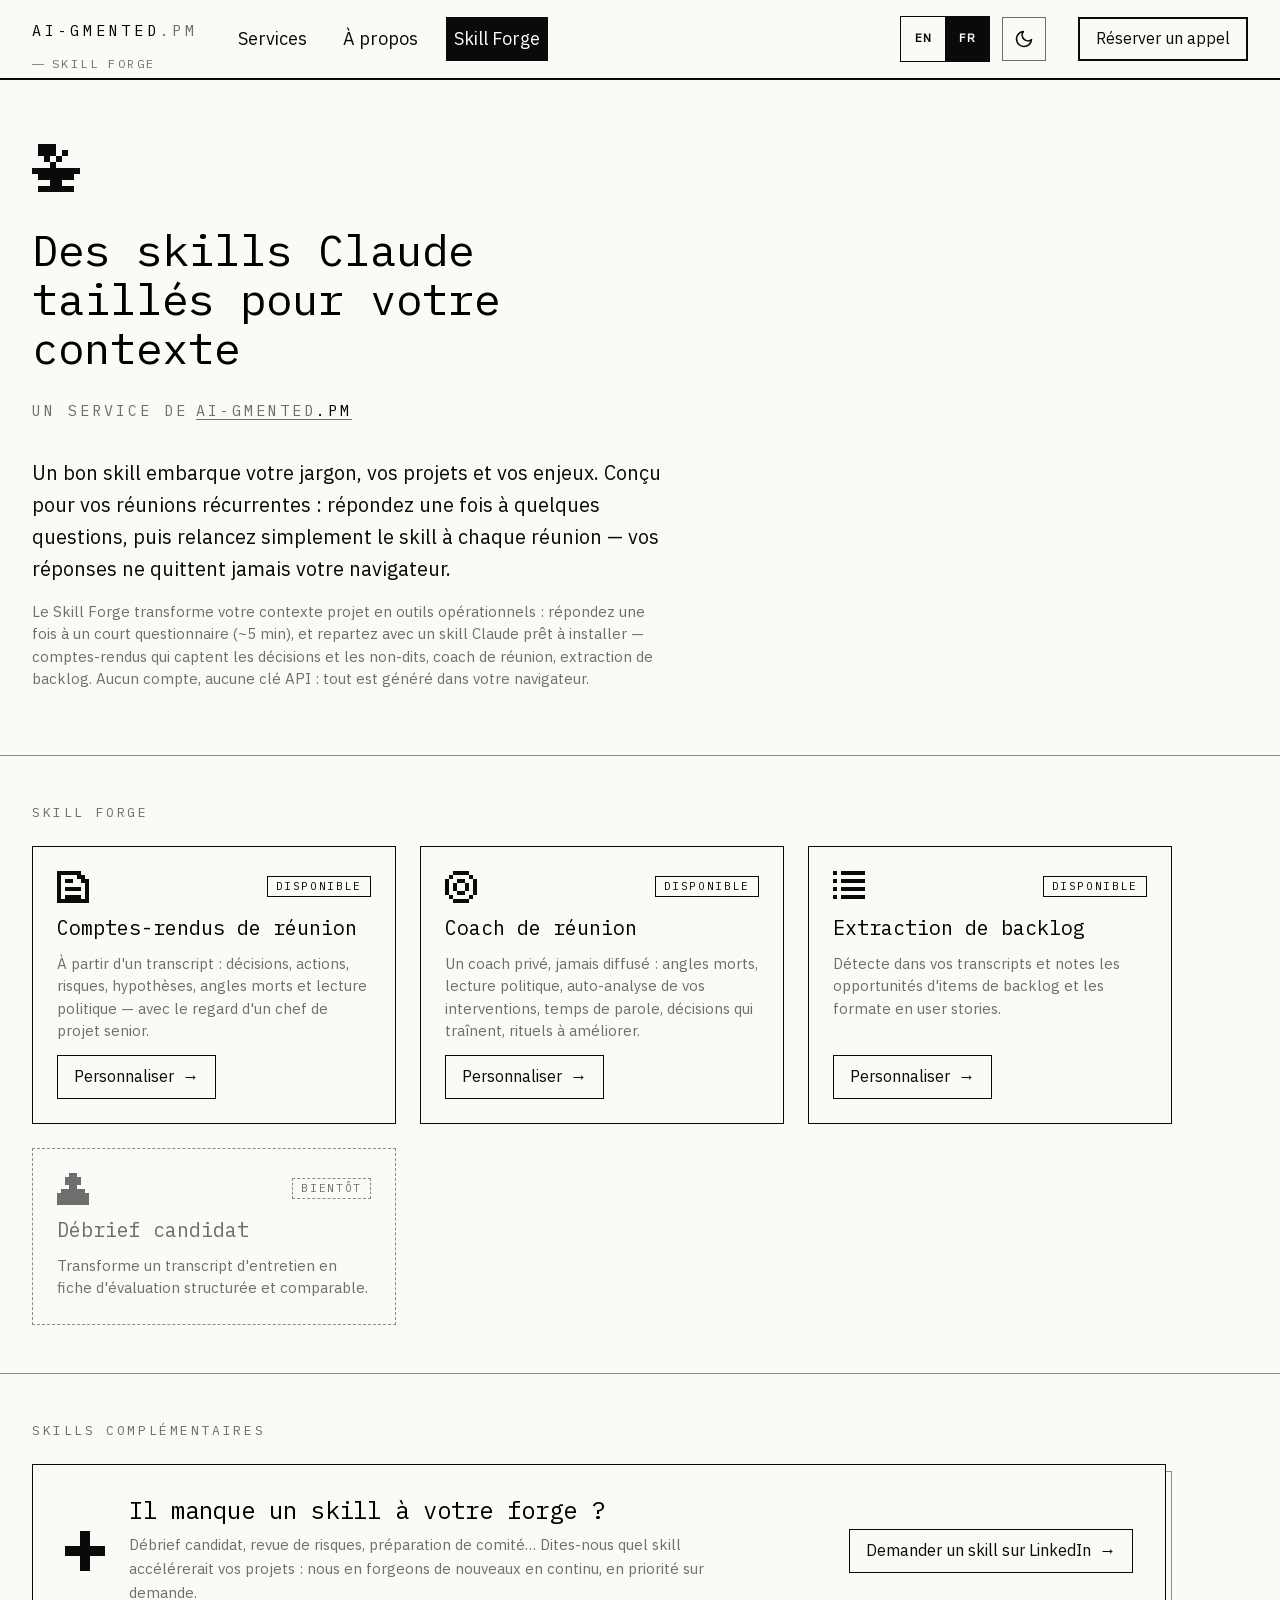
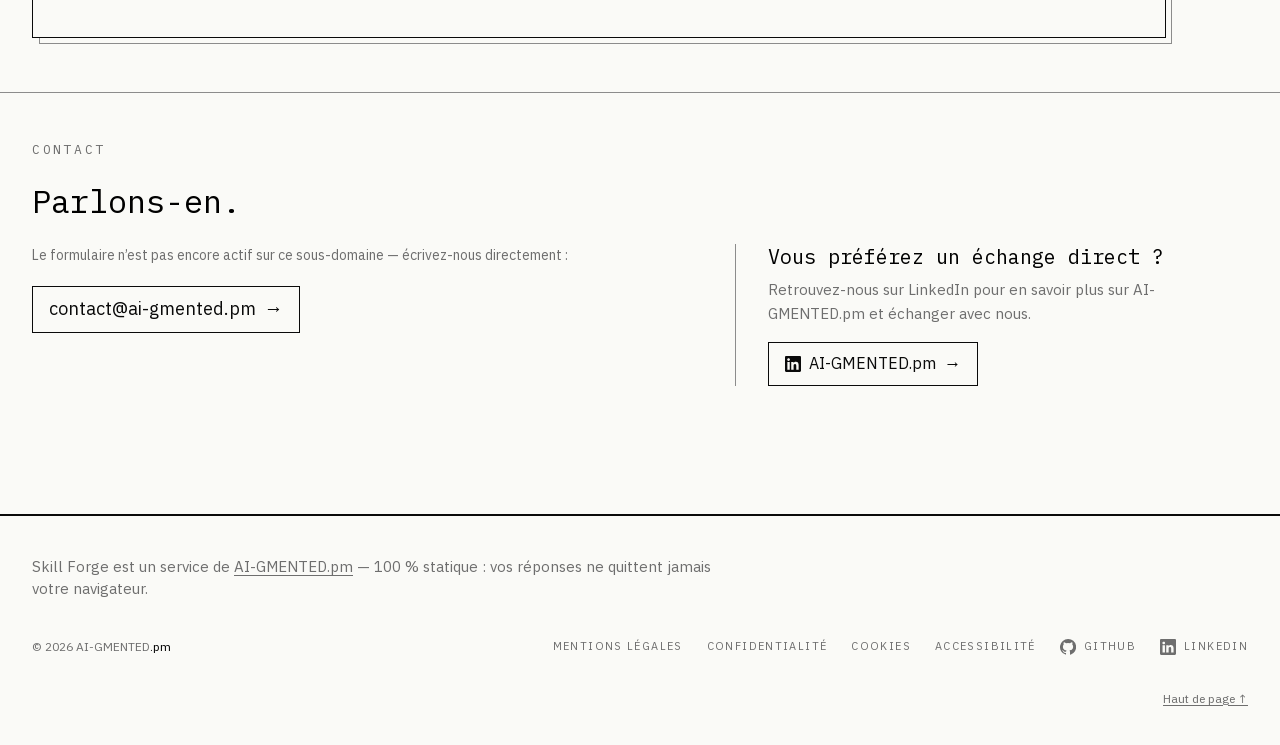
==== commit 6ac7e2ec: "Home: hero, catalogue, pixel marks, Soon card, complementary skills, contact section on the V2 token" ====
--- a/index.html
+++ b/index.html
@@ -4,13 +4,13 @@
   <meta charset="utf-8" />
   <meta name="viewport" content="width=device-width, initial-scale=1" />
   <title>Skill Forge — Skills Claude pour équipes projet | AI-GMENTED.pm</title>
-  <meta name="description" content="Skill Forge, un service de AI-GMENTED.pm : générez des skills Claude personnalisés à partir de votre contexte — comptes-rendus de réunion, coach de réunion, extraction de backlog. 100 % dans votre navigateur." />
+  <meta name="description" content="Skill Forge, un service de AI-GMENTED.pm : générez des skills Claude personnalisés à partir de votre contexte — comptes-rendus de réunion, coach de réunion, extraction de backlog. 100 % dans votre navigateur." />
   <link rel="canonical" href="https://forge.ai-gmented.pm/" />
   <link rel="alternate" hreflang="fr" href="https://forge.ai-gmented.pm/" />
   <link rel="alternate" hreflang="en" href="https://forge.ai-gmented.pm/en/" />
   <link rel="alternate" hreflang="x-default" href="https://forge.ai-gmented.pm/" />
   <meta property="og:title" content="Skill Forge — Skills Claude pour équipes projet" />
-  <meta property="og:description" content="Un service de AI-GMENTED.pm : générez des skills Claude personnalisés à partir de votre contexte, 100 % dans votre navigateur." />
+  <meta property="og:description" content="Un service de AI-GMENTED.pm : générez des skills Claude personnalisés à partir de votre contexte, 100 % dans votre navigateur." />
   <meta property="og:type" content="website" />
   <meta property="og:url" content="https://forge.ai-gmented.pm/" />
   <meta property="og:site_name" content="Skill Forge — AI-GMENTED.pm" />
@@ -25,7 +25,7 @@
   <link rel="icon" type="image/png" href="favicon.png" />
   <link rel="apple-touch-icon" href="apple-touch-icon.png" />
   <script src="js/theme.js?v=4"></script>
-  <link rel="stylesheet" href="css/style.css?v=6" />
+  <link rel="stylesheet" href="css/style.css?v=7" />
 </head>
 <body>
   <a href="#main" class="skip-nav">Aller au contenu</a>
@@ -55,72 +55,67 @@
     <a class="btn site-cta" href="https://ai-gmented.pm/fr/#contact">Réserver un appel</a>
   </header>
 
-  <main id="main" role="main">
+  <main id="main">
     <section class="hero" aria-labelledby="hero-heading">
       <div class="container">
-        <div class="forge-mark" aria-hidden="true">⚒️</div>
+        <svg class="pix hero-mark" viewBox="0 0 8 8" fill="currentColor" shape-rendering="crispEdges" aria-hidden="true" focusable="false"><path d="M1 0h1v1h-1zM2 0h1v1h-1zM3 0h1v1h-1zM1 1h1v1h-1zM2 1h1v1h-1zM3 1h1v1h-1zM5 1h1v1h-1zM2 2h1v1h-1zM4 2h1v1h-1zM3 3h1v1h-1zM0 4h1v1h-1zM1 4h1v1h-1zM2 4h1v1h-1zM3 4h1v1h-1zM4 4h1v1h-1zM5 4h1v1h-1zM6 4h1v1h-1zM7 4h1v1h-1zM1 5h1v1h-1zM2 5h1v1h-1zM3 5h1v1h-1zM4 5h1v1h-1zM5 5h1v1h-1zM6 5h1v1h-1zM3 6h1v1h-1zM4 6h1v1h-1zM1 7h1v1h-1zM2 7h1v1h-1zM3 7h1v1h-1zM4 7h1v1h-1zM5 7h1v1h-1zM6 7h1v1h-1z"/></svg>
         <h1 id="hero-heading">Des skills Claude taillés pour votre contexte</h1>
-        <div class="tagline">
-          <span>Un service de</span>
-          <a href="https://ai-gmented.pm/fr/?lang=fr">AI-GMENTED<span class="pm">.pm</span></a>
-        </div>
-        <p class="value-prop">Un bon skill embarque votre jargon, vos projets et vos enjeux. Conçu pour vos réunions récurrentes : répondez une fois à quelques questions, puis relancez simplement le skill à chaque réunion — vos réponses ne quittent jamais votre navigateur.</p>
-        <p class="intro">Le Skill Forge transforme votre contexte projet en outils opérationnels : répondez une fois à un court questionnaire (~5 min), et repartez avec un skill Claude prêt à installer — comptes-rendus qui captent les décisions et les non-dits, coach de réunion, extraction de backlog. Aucun compte, aucune clé API : tout est généré dans votre navigateur.</p>
+        <p class="kicker"><span>Un service de</span> <a href="https://ai-gmented.pm/fr/">AI-GMENTED<span class="pm">.pm</span></a></p>
+        <p class="value-prop">Un bon skill embarque votre jargon, vos projets et vos enjeux. Conçu pour vos réunions récurrentes : répondez une fois à quelques questions, puis relancez simplement le skill à chaque réunion — vos réponses ne quittent jamais votre navigateur.</p>
+        <p class="intro">Le Skill Forge transforme votre contexte projet en outils opérationnels : répondez une fois à un court questionnaire (~5 min), et repartez avec un skill Claude prêt à installer — comptes-rendus qui captent les décisions et les non-dits, coach de réunion, extraction de backlog. Aucun compte, aucune clé API : tout est généré dans votre navigateur.</p>
       </div>
     </section>
 
-    <section id="catalog-section" aria-label="Catalogue">
+    <section id="catalog-section" class="sec" aria-label="Catalogue">
       <div class="container">
-        <div class="section-label">Skill Forge</div>
-        <div class="cards" id="catalog" aria-live="polite"></div>
+        <p class="label">Skill Forge</p>
+        <div id="catalog" aria-live="polite"><div class="loading" role="status"><p>Chargement du catalogue…</p><div class="dashbar" aria-hidden="true"></div></div></div>
       </div>
     </section>
 
-    <section id="more-skills" aria-labelledby="more-heading">
+    <section id="more-skills" class="sec" aria-labelledby="more-heading">
       <div class="container">
-        <div class="section-label">Skills complémentaires</div>
-        <div class="more-skills-inner">
-          <div class="ms-icon" aria-hidden="true">⬡</div>
+        <p class="label">Skills complémentaires</p>
+        <div class="more-wrap"><div class="more">
+          <svg class="pix more-mark" viewBox="0 0 8 8" fill="currentColor" shape-rendering="crispEdges" aria-hidden="true" focusable="false"><path d="M3 0h1v1h-1zM4 0h1v1h-1zM3 1h1v1h-1zM4 1h1v1h-1zM3 2h1v1h-1zM4 2h1v1h-1zM0 3h1v1h-1zM1 3h1v1h-1zM2 3h1v1h-1zM3 3h1v1h-1zM4 3h1v1h-1zM5 3h1v1h-1zM6 3h1v1h-1zM7 3h1v1h-1zM0 4h1v1h-1zM1 4h1v1h-1zM2 4h1v1h-1zM3 4h1v1h-1zM4 4h1v1h-1zM5 4h1v1h-1zM6 4h1v1h-1zM7 4h1v1h-1zM3 5h1v1h-1zM4 5h1v1h-1zM3 6h1v1h-1zM4 6h1v1h-1zM3 7h1v1h-1zM4 7h1v1h-1z"/></svg>
           <div>
-            <h2 id="more-heading">Il manque un skill à votre forge ?</h2>
-            <p>Débrief candidat, revue de risques, préparation de comité… Dites-nous quel skill accélérerait vos projets : nous en forgeons de nouveaux en continu, en priorité sur demande.</p>
+            <h2 id="more-heading">Il manque un skill à votre forge ?</h2>
+            <p>Débrief candidat, revue de risques, préparation de comité… Dites-nous quel skill accélérerait vos projets : nous en forgeons de nouveaux en continu, en priorité sur demande.</p>
           </div>
-          <a class="cta-link" href="https://www.linkedin.com/company/ai-gmented-pm/about/" target="_blank" rel="noopener noreferrer">
-            <span>Demander un skill sur LinkedIn</span> <span class="arrow">→</span>
-          </a>
-        </div>
+          <a class="btn btn-s" href="https://www.linkedin.com/company/ai-gmented-pm/about/" target="_blank" rel="noopener noreferrer">Demander un skill sur LinkedIn <span aria-hidden="true">→</span></a>
+        </div></div>
       </div>
     </section>
 
-    <section id="contact" aria-labelledby="contact-heading">
+    <section id="contact" class="sec" aria-labelledby="contact-heading">
       <div class="container">
-        <div class="section-label">Contact</div>
+        <p class="label">Contact</p>
         <h2 id="contact-heading">Parlons-en.</h2>
-        <div class="contact-layout">
+        <div class="contact">
           <div class="contact-form-wrap">
             <form class="contact-form" id="contact-form" action="/contact.php" method="POST" aria-label="Formulaire de contact">
               <input type="hidden" name="csrf_token" id="csrf_token" />
               <div class="hp" aria-hidden="true"><input type="text" name="website" tabindex="-1" autocomplete="off" /></div>
               <label for="name">Votre nom</label>
               <input type="text" id="name" name="name" autocomplete="name" />
-              <label for="email"><span>Votre email</span> <span class="required">*</span></label>
-              <input type="email" id="email" name="email" required autocomplete="email" />
-              <label for="message">Comment pouvons-nous vous aider ?</label>
+              <label for="email">Votre email <span class="opt">(obligatoire)</span></label>
+              <input type="email" id="email" name="email" required aria-required="true" autocomplete="email" />
+              <label for="message">Comment pouvons-nous vous aider ?</label>
               <textarea id="message" name="message"></textarea>
               <div class="consent">
                 <input type="checkbox" id="consent" name="consent" required />
                 <label for="consent">J’autorise AI-GMENTED.pm à traiter mes données pour répondre à cette demande.</label>
               </div>
-              <button type="submit" class="btn btn-primary"><span>Envoyer</span> <span class="arrow">→</span></button>
+              <button type="submit" class="btn"><span>Envoyer</span> <span class="arrow" aria-hidden="true">→</span></button>
               <div id="form-status" class="form-status" role="status" aria-live="polite"></div>
             </form>
           </div>
           <div class="contact-aside">
-            <h3>Vous préférez un échange direct ?</h3>
+            <h3>Vous préférez un échange direct ?</h3>
             <p>Retrouvez-nous sur LinkedIn pour en savoir plus sur AI-GMENTED.pm et échanger avec nous.</p>
-            <a href="https://www.linkedin.com/company/ai-gmented-pm/" class="cta-link" target="_blank" rel="noopener noreferrer" aria-label="Voir AI-GMENTED.pm sur LinkedIn (nouvel onglet)">
-              <svg width="16" height="16" viewBox="0 0 24 24" fill="currentColor" aria-hidden="true"><path d="M20.447 20.452h-3.554v-5.569c0-1.328-.027-3.037-1.852-3.037-1.853.0-2.136 1.445-2.136 2.939v5.667H9.351V9h3.414v1.561h.046c.477-.9 1.637-1.85 3.37-1.85 3.601.0 4.267 2.37 4.267 5.455v6.286zM5.337 7.433c-1.144.0-2.063-.926-2.063-2.065.0-1.138.92-2.063 2.063-2.063 1.14.0 2.064.925 2.064 2.063.0 1.139-.925 2.065-2.064 2.065zm1.782 13.019H3.555V9h3.564v11.452zM22.225.0H1.771C.792.0.0.774.0 1.729v20.542C0 23.227.792 24 1.771 24h20.451C23.2 24 24 23.227 24 22.271V1.729C24 .774 23.2.0 22.222.0h.003z"/></svg>
-              AI-GMENTED<span class="pm">.pm</span> <span class="arrow">→</span>
+            <a href="https://www.linkedin.com/company/ai-gmented-pm/" class="btn btn-s" target="_blank" rel="noopener noreferrer" aria-label="Voir AI-GMENTED.pm sur LinkedIn (nouvel onglet)">
+              <svg width="16" height="16" viewBox="0 0 24 24" fill="currentColor" aria-hidden="true" focusable="false"><path d="M20.447 20.452h-3.554v-5.569c0-1.328-.027-3.037-1.852-3.037-1.853.0-2.136 1.445-2.136 2.939v5.667H9.351V9h3.414v1.561h.046c.477-.9 1.637-1.85 3.37-1.85 3.601.0 4.267 2.37 4.267 5.455v6.286zM5.337 7.433c-1.144.0-2.063-.926-2.063-2.065.0-1.138.92-2.063 2.063-2.063 1.14.0 2.064.925 2.064 2.063.0 1.139-.925 2.065-2.064 2.065zm1.782 13.019H3.555V9h3.564v11.452zM22.225.0H1.771C.792.0.0.774.0 1.729v20.542C0 23.227.792 24 1.771 24h20.451C23.2 24 24 23.227 24 22.271V1.729C24 .774 23.2.0 22.222.0h.003z"/></svg>
+              AI-GMENTED.pm <span aria-hidden="true">→</span>
             </a>
           </div>
         </div>
@@ -141,7 +136,7 @@
   </footer>
 
   <script src="js/analytics.js" defer></script>
-  <script type="module" src="js/home.js?v=2"></script>
+  <script type="module" src="js/home.js?v=3"></script>
   <script type="module" src="js/contact.js"></script>
 </body>
 </html>
--- a/css/style.css
+++ b/css/style.css
@@ -141,324 +141,6 @@
 @media (max-width: 767.98px) {
   :root { --gutter: 1rem; --text-hero: 2rem; --text-h2: 1.5rem; }
 }
-
-/* ---------- Interim: legacy components, re-skinned in the next tasks ---------- */
-:root { --header-height: 72px; --transition: 0.2s ease; --max-width: 1140px; }
-/* Layout */
-.container { max-width: var(--max-width); margin: 0 auto; padding: 0 80px; }
-section { padding: 80px 0; border-bottom: 1px solid var(--rule-faint); }
-
-/* CTA link (souligné orange, comme le site maître) */
-.cta-link {
-  display: inline-flex;
-  align-items: center;
-  gap: 10px;
-  padding: 0 0 4px;
-  background: none;
-  border: none;
-  border-bottom: 2px solid var(--text);
-  cursor: pointer;
-  font-size: 14px;
-  font-weight: 600;
-  color: var(--text);
-  text-decoration: none;
-  font-family: inherit;
-  letter-spacing: 0.5px;
-  transition: gap var(--transition);
-}
-.cta-link:hover, .cta-link:focus { gap: 14px; text-decoration: none; }
-.cta-link .arrow { font-size: 18px; }
-
-/* ---------- Hero ---------- */
-.hero { padding: 88px 0 72px; border-bottom: 1px solid var(--rule-faint); }
-.hero .forge-mark { font-size: 44px; line-height: 1; margin-bottom: 20px; }
-.hero h1 { margin-bottom: 12px; line-height: 1.12; }
-.hero .tagline {
-  font-size: 12px;
-  color: var(--muted);
-  letter-spacing: 4px;
-  text-transform: uppercase;
-  margin-bottom: 36px;
-}
-.hero .tagline a { color: var(--muted); text-decoration: none; }
-.hero .tagline a:hover, .hero .tagline a:focus { color: var(--text); }
-.hero .tagline .pm, .hero .tagline a .pm { color: var(--text); }
-.hero .value-prop {
-  font-size: 19px;
-  max-width: 640px;
-  color: var(--text);
-  line-height: 1.65;
-  margin-bottom: 16px;
-}
-.hero .value-prop strong { color: var(--text); font-weight: 600; }
-.hero .intro {
-  font-size: 15px;
-  max-width: 640px;
-  color: var(--muted);
-  line-height: 1.8;
-  margin-bottom: 0;
-}
-
-/* ---------- Catalogue ---------- */
-.cards {
-  display: grid;
-  grid-template-columns: repeat(3, 1fr);
-  gap: 24px;
-  margin-top: 40px;
-}
-.card {
-  background: var(--bg);
-  border: 1px solid var(--rule-faint);
-  padding: 32px;
-  display: flex;
-  flex-direction: column;
-  gap: 10px;
-}
-.card .icon { font-size: 26px; line-height: 1; }
-.card h3 { font-size: 15px; font-weight: 600; }
-.card p { font-size: 14px; color: var(--muted); line-height: 1.7; margin-bottom: 0; flex-grow: 1; }
-.card.soon { opacity: 0.6; }
-.card .cta-link { margin-top: 14px; align-self: flex-start; }
-
-.badge {
-  display: inline-block;
-  align-self: flex-start;
-  font-size: 10px;
-  font-weight: 600;
-  text-transform: uppercase;
-  letter-spacing: 2px;
-  padding: 3px 10px;
-  background: transparent;
-  color: var(--text);
-}
-
-/* ---------- Boutons (wizard / output) ---------- */
-.btn {
-  display: inline-block;
-  border: 1px solid var(--text);
-  padding: 10px 22px;
-  font-size: 13px;
-  font-weight: 600;
-  letter-spacing: 1px;
-  text-transform: uppercase;
-  cursor: pointer;
-  text-decoration: none;
-  font-family: inherit;
-  transition: background var(--transition), color var(--transition), border-color var(--transition);
-}
-.btn-primary { background: var(--text); color: var(--bg); }
-.btn-primary:hover:not(:disabled), .btn-primary:focus { background: var(--heading); border-color: var(--heading); color: var(--bg); }
-.btn-secondary { background: transparent; color: var(--text); }
-.btn-secondary:hover:not(:disabled), .btn-secondary:focus { background: transparent; color: var(--text); }
-.btn:disabled { opacity: 0.4; cursor: not-allowed; }
-
-/* ---------- Wizard ---------- */
-.wizard {
-  background: var(--bg);
-  border: 1px solid var(--rule-faint);
-  padding: 40px;
-  margin: 64px 0 96px;
-}
-
-.progress { height: 4px; background: var(--rule-faint); overflow: hidden; margin-bottom: 10px; }
-.progress-bar { height: 100%; background: var(--text); transition: width 0.25s ease; }
-
-.step-count {
-  font-size: 11px;
-  text-transform: uppercase;
-  letter-spacing: 2px;
-  color: var(--muted);
-  margin-bottom: 24px;
-}
-
-.wizard h2 { margin: 0 0 6px; font-size: 1.4rem; }
-.wizard .step-intro { color: var(--muted); margin: 0 0 24px; font-size: 15px; }
-
-.field { margin-bottom: 24px; }
-.field label.q-label { display: block; font-weight: 600; font-size: 15px; color: var(--heading); margin-bottom: 4px; }
-.field .optional-tag { font-weight: 400; color: var(--muted); font-size: 13px; }
-.field .help { font-size: 13px; color: var(--muted); margin: 0 0 8px; }
-
-.field input[type="text"],
-.field textarea,
-.field select {
-  width: 100%;
-  padding: 10px 12px;
-  border: 1px solid var(--rule-faint);
-  background: var(--bg);
-  color: var(--text);
-  font: inherit;
-  font-size: 15px;
-  transition: border-color var(--transition);
-}
-.field textarea { min-height: 110px; resize: vertical; }
-.field input:focus, .field textarea:focus, .field select:focus {
-  outline: none;
-  border-color: var(--text);
-}
-
-.field .error { display: none; color: var(--text); font-size: 13px; margin-top: 5px; }
-.field.invalid .error { display: block; }
-.field.invalid input, .field.invalid textarea { border-color: var(--text); }
-
-.choice-list { display: flex; flex-direction: column; gap: 8px; }
-.choice-list label {
-  display: flex;
-  align-items: flex-start;
-  gap: 10px;
-  padding: 10px 12px;
-  border: 1px solid var(--rule-faint);
-  background: var(--bg);
-  cursor: pointer;
-  font-size: 15px;
-  transition: border-color var(--transition), background var(--transition);
-}
-.choice-list label:has(input:checked) { border-color: var(--text); background: transparent; }
-.choice-list input { margin-top: 5px; accent-color: var(--text); }
-
-.privacy-note {
-  display: flex;
-  gap: 10px;
-  background: transparent;
-  border-left: 3px solid var(--text);
-  padding: 12px 16px;
-  font-size: 14px;
-  color: var(--text);
-  margin-bottom: 24px;
-  line-height: 1.6;
-}
-
-.wizard-nav { display: flex; justify-content: space-between; margin-top: 32px; }
-
-/* ---------- Output ---------- */
-.tabs { display: flex; gap: 8px; border-bottom: 1px solid var(--rule-faint); margin-bottom: 24px; }
-.tabs button {
-  border: none;
-  background: transparent;
-  color: var(--muted);
-  font: inherit;
-  font-weight: 600;
-  font-size: 13px;
-  text-transform: uppercase;
-  letter-spacing: 1px;
-  padding: 10px 16px;
-  cursor: pointer;
-  border-bottom: 2px solid transparent;
-  margin-bottom: -1px;
-  transition: color var(--transition), border-color var(--transition);
-}
-.tabs button.active { color: var(--text); border-bottom-color: var(--text); }
-
-.output-actions { display: flex; flex-wrap: wrap; gap: 12px; margin-bottom: 20px; }
-
-pre.preview {
-  background: var(--bg);
-  border: 1px solid var(--rule-faint);
-  padding: 16px 20px;
-  font-size: 0.82rem;
-  line-height: 1.5;
-  overflow-x: auto;
-  max-height: 420px;
-  overflow-y: auto;
-  white-space: pre-wrap;
-  word-break: break-word;
-}
-
-.install-steps { margin-top: 24px; font-size: 14px; }
-.install-steps h3 { margin: 0 0 4px; }
-.install-steps h4 { margin: 18px 0 5px; }
-.install-steps ol { margin: 4px 0 0; padding-left: 20px; color: var(--muted); }
-.install-steps code {
-  background: transparent;
-  color: var(--text);
-  padding: 1px 6px;
-  font-size: 0.85em;
-}
-
-.tab-explain { color: var(--muted); font-size: 14px; margin: 0 0 20px; }
-
-/* ---------- CTA skills complémentaires ---------- */
-.more-skills-inner {
-  border: 1px solid var(--text);
-  padding: 40px;
-  display: grid;
-  grid-template-columns: auto 1fr auto;
-  gap: 28px;
-  align-items: center;
-  margin-top: 40px;
-}
-.more-skills-inner .ms-icon { font-size: 32px; color: var(--text); line-height: 1; }
-.more-skills-inner h2 { font-size: 17px; margin-bottom: 6px; }
-.more-skills-inner p { font-size: 14px; color: var(--muted); line-height: 1.7; margin-bottom: 0; }
-
-/* ---------- Contact (repris de ai-gmented.pm) ---------- */
-.contact-layout {
-  display: grid;
-  grid-template-columns: 1fr 1fr;
-  gap: 64px;
-  margin-top: 40px;
-}
-.contact-form-wrap { border: 1px solid var(--rule-faint); padding: 32px; }
-.contact-form label {
-  display: block;
-  font-size: 12px;
-  text-transform: uppercase;
-  letter-spacing: 2px;
-  color: var(--muted);
-  margin-bottom: 6px;
-  margin-top: 16px;
-  font-weight: 500;
-}
-.contact-form label:first-of-type { margin-top: 0; }
-.contact-form input,
-.contact-form textarea {
-  width: 100%;
-  background: transparent;
-  border: none;
-  border-bottom: 1px solid var(--rule-faint);
-  padding: 12px 0;
-  color: var(--text);
-  font-size: 15px;
-  font-family: inherit;
-  outline: none;
-  transition: border-color var(--transition);
-}
-.contact-form input:focus,
-.contact-form textarea:focus { border-bottom-color: var(--text); }
-.contact-form textarea { height: 100px; resize: none; }
-.required { color: var(--text); }
-.consent {
-  font-size: 12px;
-  color: var(--muted);
-  display: flex;
-  gap: 10px;
-  align-items: flex-start;
-  margin: 20px 0 24px;
-  line-height: 1.5;
-}
-.consent input[type="checkbox"] {
-  width: 18px;
-  height: 18px;
-  margin: 0;
-  accent-color: var(--text);
-  flex-shrink: 0;
-  cursor: pointer;
-}
-.consent label { text-transform: none; letter-spacing: 0; font-weight: 400; margin: 0; }
-.hp { position: absolute; left: -9999px; }
-.form-status { margin-top: 16px; font-size: 14px; line-height: 1.5; }
-.form-status.success { color: var(--text); }
-.form-status.error { color: var(--text); }
-.contact-aside { padding-top: 8px; }
-.contact-aside h3 {
-  font-size: 13px;
-  text-transform: uppercase;
-  letter-spacing: 3px;
-  color: var(--muted);
-  margin-bottom: 14px;
-  font-weight: 500;
-}
-.contact-aside p { font-size: 15px; color: var(--text); line-height: 1.8; margin-bottom: 24px; }
 
 /* ---------- 4. Buttons (V2 _theme.scss: transparent, 2 px ink, inverted on hover) ---------- */
 .btn {
@@ -661,12 +343,312 @@
   .footer-nav, .footer-nav nav { flex-direction: column; align-items: flex-start; gap: 0; }
 }
 
-/* ---------- Interim responsive (replaced by the next tasks) ---------- */
-@media (max-width: 1024px) { .cards { grid-template-columns: repeat(2, 1fr); } }
-@media (max-width: 767px) {
-  section { padding: 56px 0; }
+/* ---------- 7. Pages: sections, hero ---------- */
+.sec { padding: 3rem 0; border-top: 1px solid var(--rule-faint); }
+.label {
+  margin: 0 0 1.5rem;
+  font: 400 0.8125rem/1.4 var(--font-display);
+  letter-spacing: 0.2em;
+  text-transform: uppercase;
+  color: var(--muted);
+}
+
+.hero { padding: 4rem 0 3rem; }
+.hero-mark { width: 3rem; height: 3rem; margin-bottom: 1.5rem; }
+.hero h1 { max-width: 22ch; }
+.kicker {
+  display: flex;
+  flex-wrap: wrap;
+  align-items: center;
+  gap: 0 0.5rem;
+  margin: 1rem 0 1.5rem;
+  font: 400 var(--text-secondary)/1.4 var(--font-display);
+  letter-spacing: 0.2em;
+  text-transform: uppercase;
+  color: var(--muted);
+}
+.kicker a { display: inline-flex; align-items: center; min-height: var(--target); color: var(--muted); }
+.kicker .pm { color: var(--heading); }
+.value-prop { max-width: 40rem; margin-bottom: 1rem; font-size: 1.25rem; }
+.intro { max-width: 40rem; font-size: var(--text-secondary); line-height: 1.5; color: var(--muted); }
+
+/* ---------- 8. Catalogue ---------- */
+.cards { display: grid; grid-template-columns: repeat(3, 1fr); gap: 1.5rem; }
+.card {
+  display: flex;
+  flex-direction: column;
+  gap: 0.75rem;
+  padding: 1.5rem;
+  border: 1px solid var(--rule);
+  outline: 1px solid transparent;
+  outline-offset: -2px;
+}
+/* hover = a 2 px rule drawn inside, so that nothing shifts */
+.card:hover { outline-color: var(--rule); }
+.card-top { display: flex; justify-content: space-between; align-items: center; }
+.card-mark { width: 2rem; height: 2rem; }
+.badge {
+  padding: 0.125rem 0.5rem;
+  border: 1px solid var(--rule);
+  font: 400 0.6875rem/1.4 var(--font-display);
+  letter-spacing: 0.15em;
+  text-transform: uppercase;
+}
+.card p { flex-grow: 1; margin: 0; font-size: var(--text-secondary); line-height: 1.5; color: var(--muted); }
+.card .btn { align-self: flex-start; }
+/* « soon »: dashed rule and muted text; not a control, so no button and no aria-disabled */
+.card.soon { border-style: dashed; border-color: var(--rule-faint); }
+.card.soon h3, .card.soon .card-mark { color: var(--muted); }
+.badge.soon { border-style: dashed; border-color: var(--rule-faint); color: var(--muted); }
+
+/* ---------- 9. States: loading, error, success ---------- */
+.loading { margin: 1rem 0; }
+.loading p { margin-bottom: 0.5rem; font: 400 var(--text-secondary)/1.4 var(--font-display); }
+.dashbar {
+  height: 0.5rem;
+  max-width: 20rem;
+  background: repeating-linear-gradient(90deg, var(--text) 0 0.5rem, transparent 0.5rem 1rem);
+}
+.alert, .success {
+  display: flex;
+  gap: 0.75rem;
+  align-items: flex-start;
+  margin: 1rem 0;
+  padding: 1rem;
+  font-size: var(--text-secondary);
+}
+.alert { border: 3px double var(--rule); }
+.success { border: 1px solid var(--rule); }
+.alert p, .success p { margin: 0; }
+.alert .btn { margin-top: 0.75rem; }
+@media (forced-colors: active) {
+  .dashbar { background: none; border: 1px dashed CanvasText; }
+}
+
+/* ---------- 10. Complementary skills: an offset rule instead of a shadow ---------- */
+.more-wrap { position: relative; isolation: isolate; margin: 0 6px 6px 0; }
+.more {
+  position: relative;
+  display: grid;
+  grid-template-columns: auto 1fr auto;
+  gap: 1.5rem;
+  align-items: center;
+  padding: 2rem;
+  border: 1px solid var(--rule);
+  background: var(--bg);
+}
+.more::after { content: ""; position: absolute; inset: 6px -7px -7px 6px; border: 1px solid var(--rule-faint); z-index: -1; }
+.more-mark { width: 2.5rem; height: 2.5rem; }
+.more h2 { margin-bottom: 0.5rem; font-size: 1.5rem; }
+.more p { margin: 0; max-width: 40rem; font-size: var(--text-secondary); color: var(--muted); }
+
+/* ---------- 11. Contact form (logic: js/contact.js, unchanged) ---------- */
+.contact { display: grid; grid-template-columns: 3fr 2fr; gap: 3rem; margin-top: 1.5rem; }
+.contact h2 { margin-bottom: 0; }
+.contact-form label { display: block; margin: 1rem 0 0.375rem; font-size: var(--text-secondary); font-weight: 600; }
+.contact-form > label:first-of-type { margin-top: 0; }
+.opt { font-weight: 400; color: var(--muted); }
+.contact-form input[type="text"],
+.contact-form input[type="email"],
+.contact-form textarea {
+  display: block;
+  width: 100%;
+  min-height: var(--target);
+  padding: 0.5rem 0.75rem;
+  border: 1px solid var(--border-interactive);
+  background: transparent;
+  color: var(--text);
+  font: inherit;
+  font-size: 1rem;
+}
+.contact-form textarea { min-height: 7rem; resize: vertical; }
+.contact-form input:user-invalid { border: 3px double var(--rule); }
+/* a square box: no rounding, and the whole label is the target */
+.consent { display: flex; gap: 0.75rem; align-items: flex-start; min-height: var(--target); margin: 1.5rem 0; }
+.contact-form .consent label { margin: 0; font-weight: 400; cursor: pointer; }
+.contact-form input[type="checkbox"] {
+  appearance: none;
+  -webkit-appearance: none;
+  flex: none;
+  display: inline-grid;
+  place-content: center;
+  width: 1.5rem;
+  height: 1.5rem;
+  margin: 0.125rem 0 0;
+  border: 2px solid var(--border-interactive);
+  background: transparent;
+  cursor: pointer;
+}
+.contact-form input[type="checkbox"]::after { content: ""; width: 0.625rem; height: 0.625rem; background: var(--text); transform: scale(0); }
+.contact-form input[type="checkbox"]:checked::after { transform: scale(1); }
+.hp { position: absolute; left: -9999px; }
+.contact-aside { padding-left: 2rem; border-left: 1px solid var(--rule-faint); }
+.contact-aside h3 { font-size: var(--text-h3); }
+.contact-aside p { margin: 0.5rem 0 1rem; font-size: var(--text-secondary); color: var(--muted); }
+.tab-explain { margin: 0 0 1rem; font-size: var(--text-secondary); color: var(--muted); }
+
+/* Status line written by contact.js: the label is part of the text, never colour alone */
+.form-status { margin-top: 1rem; font-size: var(--text-secondary); line-height: 1.5; }
+.form-status.success { padding: 1rem; border: 1px solid var(--rule); }
+.form-status.error { padding: 1rem; border: 3px double var(--rule); }
+.form-status.success::before { content: "Succès\00a0: "; font-weight: 600; }
+.form-status.error::before { content: "Erreur\00a0: "; font-weight: 600; }
+.form-status:lang(en).success::before { content: "Success: "; }
+.form-status:lang(en).error::before { content: "Error: "; }
+
+/* Link-style buttons written by contact.js (.cta-link) look like secondary buttons */
+.cta-link {
+  display: inline-flex;
+  align-items: center;
+  gap: 0.5rem;
+  min-height: var(--target);
+  padding: 0.5rem 1rem;
+  border: 1px solid var(--text);
+  color: var(--text);
+  text-decoration: none;
+}
+.cta-link:hover { background: var(--text); color: var(--bg); }
+.cta-link svg { width: 1rem; height: 1rem; }
+
+/* ---------- 12. Page responsive ---------- */
+@media (max-width: 1023.98px) {
+  .cards { grid-template-columns: repeat(2, 1fr); }
+}
+@media (max-width: 767.98px) {
+  .hero { padding: 2.5rem 0 2rem; }
   .cards { grid-template-columns: 1fr; }
-  .wizard { padding: 24px 20px; margin: 40px 0 64px; }
-  .contact-layout { grid-template-columns: 1fr; gap: 40px; }
-  .more-skills-inner { grid-template-columns: 1fr; text-align: center; padding: 28px 20px; }
-}
+  .more { grid-template-columns: 1fr; padding: 1.5rem; }
+  .more .btn { white-space: normal; }
+  .contact { grid-template-columns: 1fr; gap: 2rem; }
+  .contact-aside { padding: 1.5rem 0 0; border-left: 0; border-top: 1px solid var(--rule-faint); }
+}
+
+/* ---------- Interim: wizard and output, re-skinned by the generator task ---------- */
+:root { --transition: 0.2s ease; }
+/* ---------- Wizard ---------- */
+.wizard {
+  background: var(--bg);
+  border: 1px solid var(--rule-faint);
+  padding: 40px;
+  margin: 64px 0 96px;
+}
+
+.progress { height: 4px; background: var(--rule-faint); overflow: hidden; margin-bottom: 10px; }
+.progress-bar { height: 100%; background: var(--text); transition: width 0.25s ease; }
+
+.step-count {
+  font-size: 11px;
+  text-transform: uppercase;
+  letter-spacing: 2px;
+  color: var(--muted);
+  margin-bottom: 24px;
+}
+
+.wizard h2 { margin: 0 0 6px; font-size: 1.4rem; }
+.wizard .step-intro { color: var(--muted); margin: 0 0 24px; font-size: 15px; }
+
+.field { margin-bottom: 24px; }
+.field label.q-label { display: block; font-weight: 600; font-size: 15px; color: var(--heading); margin-bottom: 4px; }
+.field .optional-tag { font-weight: 400; color: var(--muted); font-size: 13px; }
+.field .help { font-size: 13px; color: var(--muted); margin: 0 0 8px; }
+
+.field input[type="text"],
+.field textarea,
+.field select {
+  width: 100%;
+  padding: 10px 12px;
+  border: 1px solid var(--rule-faint);
+  background: var(--bg);
+  color: var(--text);
+  font: inherit;
+  font-size: 15px;
+  transition: border-color var(--transition);
+}
+.field textarea { min-height: 110px; resize: vertical; }
+.field input:focus, .field textarea:focus, .field select:focus {
+  outline: none;
+  border-color: var(--text);
+}
+
+.field .error { display: none; color: var(--text); font-size: 13px; margin-top: 5px; }
+.field.invalid .error { display: block; }
+.field.invalid input, .field.invalid textarea { border-color: var(--text); }
+
+.choice-list { display: flex; flex-direction: column; gap: 8px; }
+.choice-list label {
+  display: flex;
+  align-items: flex-start;
+  gap: 10px;
+  padding: 10px 12px;
+  border: 1px solid var(--rule-faint);
+  background: var(--bg);
+  cursor: pointer;
+  font-size: 15px;
+  transition: border-color var(--transition), background var(--transition);
+}
+.choice-list label:has(input:checked) { border-color: var(--text); background: transparent; }
+.choice-list input { margin-top: 5px; accent-color: var(--text); }
+
+.privacy-note {
+  display: flex;
+  gap: 10px;
+  background: transparent;
+  border-left: 3px solid var(--text);
+  padding: 12px 16px;
+  font-size: 14px;
+  color: var(--text);
+  margin-bottom: 24px;
+  line-height: 1.6;
+}
+
+.wizard-nav { display: flex; justify-content: space-between; margin-top: 32px; }
+
+/* ---------- Output ---------- */
+.tabs { display: flex; gap: 8px; border-bottom: 1px solid var(--rule-faint); margin-bottom: 24px; }
+.tabs button {
+  border: none;
+  background: transparent;
+  color: var(--muted);
+  font: inherit;
+  font-weight: 600;
+  font-size: 13px;
+  text-transform: uppercase;
+  letter-spacing: 1px;
+  padding: 10px 16px;
+  cursor: pointer;
+  border-bottom: 2px solid transparent;
+  margin-bottom: -1px;
+  transition: color var(--transition), border-color var(--transition);
+}
+.tabs button.active { color: var(--text); border-bottom-color: var(--text); }
+
+.output-actions { display: flex; flex-wrap: wrap; gap: 12px; margin-bottom: 20px; }
+
+pre.preview {
+  background: var(--bg);
+  border: 1px solid var(--rule-faint);
+  padding: 16px 20px;
+  font-size: 0.82rem;
+  line-height: 1.5;
+  overflow-x: auto;
+  max-height: 420px;
+  overflow-y: auto;
+  white-space: pre-wrap;
+  word-break: break-word;
+}
+
+.install-steps { margin-top: 24px; font-size: 14px; }
+.install-steps h3 { margin: 0 0 4px; }
+.install-steps h4 { margin: 18px 0 5px; }
+.install-steps ol { margin: 4px 0 0; padding-left: 20px; color: var(--muted); }
+.install-steps code {
+  background: transparent;
+  color: var(--text);
+  padding: 1px 6px;
+  font-size: 0.85em;
+}
+
+.tab-explain { color: var(--muted); font-size: 14px; margin: 0 0 20px; }
+
+
+@media (max-width: 767px) { .wizard { padding: 24px 20px; margin: 40px 0 64px; } }
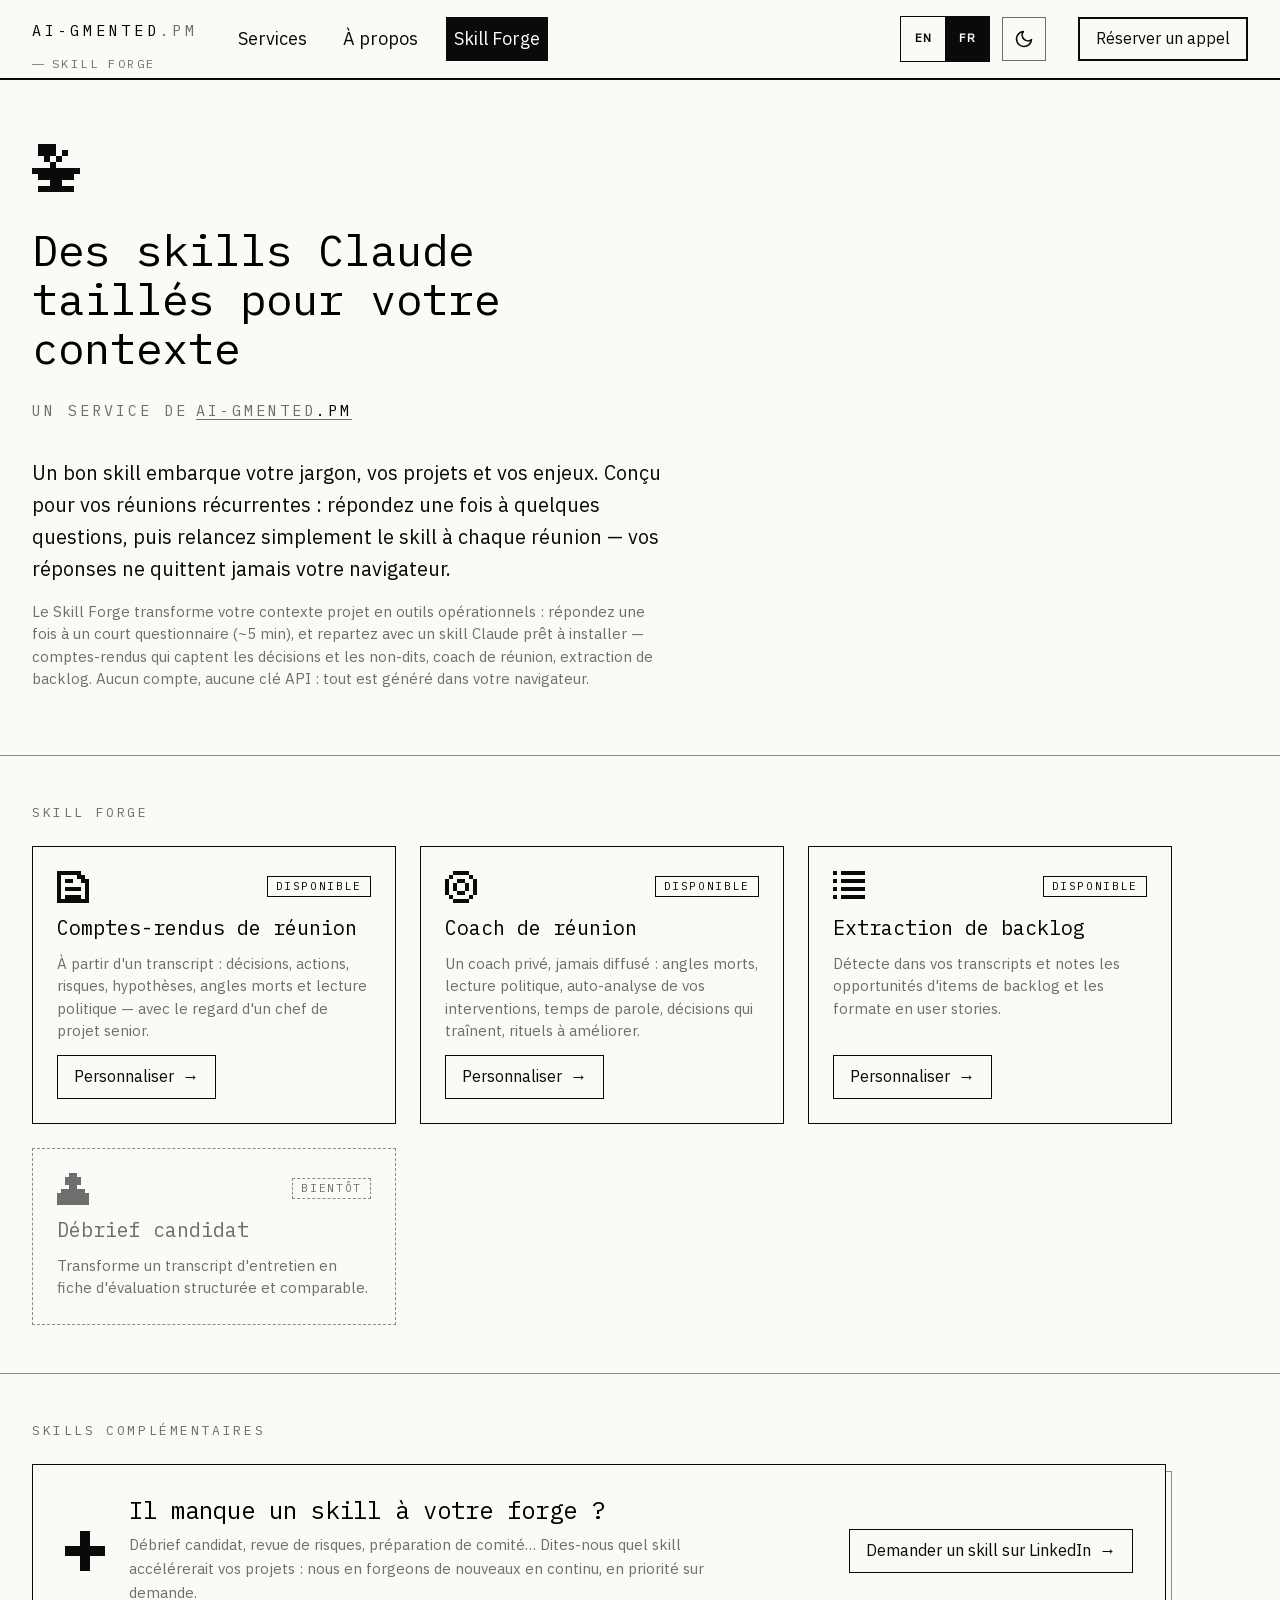
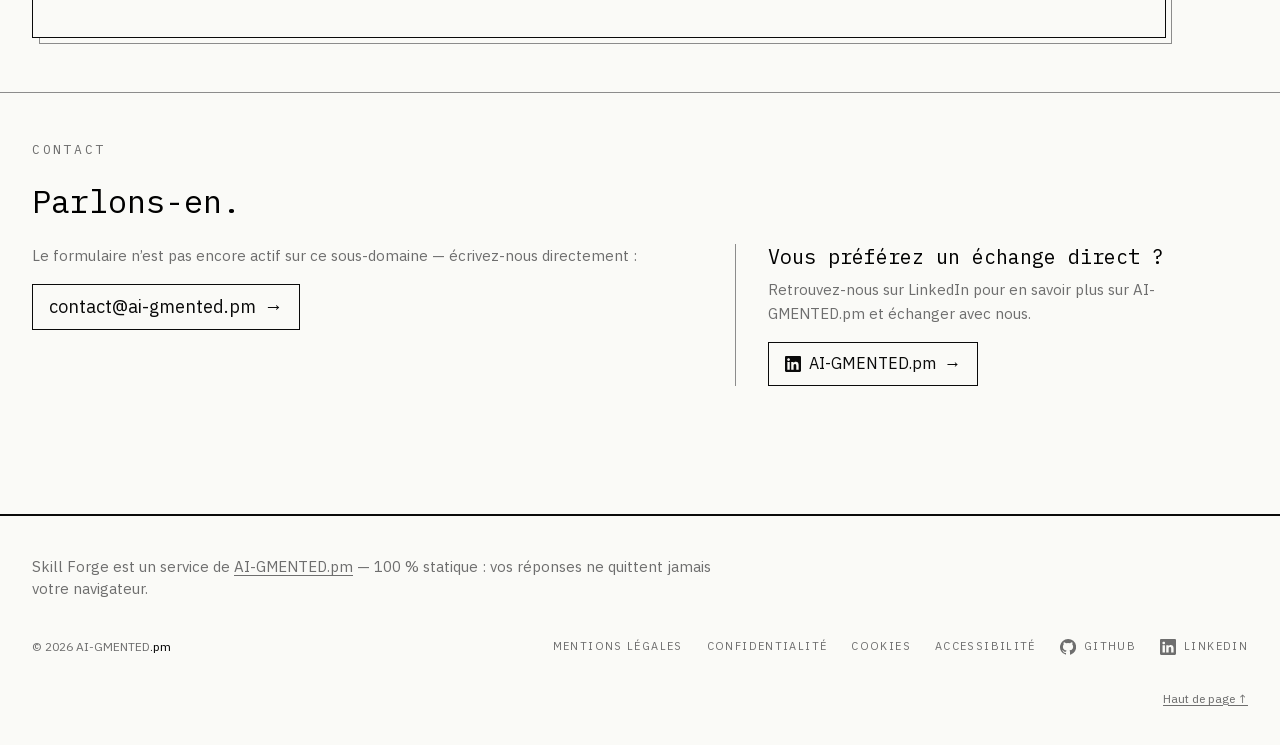
==== commit b2a2f90b: "Header: 44 px theme button in the mobile menu, language switch stays horizontal there Cache-busting " ====
--- a/index.html
+++ b/index.html
@@ -25,7 +25,7 @@
   <link rel="icon" type="image/png" href="favicon.png" />
   <link rel="apple-touch-icon" href="apple-touch-icon.png" />
   <script src="js/theme.js?v=4"></script>
-  <link rel="stylesheet" href="css/style.css?v=7" />
+  <link rel="stylesheet" href="css/style.css?v=8" />
 </head>
 <body>
   <a href="#main" class="skip-nav">Aller au contenu</a>
--- a/css/style.css
+++ b/css/style.css
@@ -252,6 +252,7 @@
   display: inline-flex;
   align-items: center;
   justify-content: center;
+  flex: none;
   width: var(--target);
   height: var(--target);
   padding: 0;
@@ -279,9 +280,9 @@
   list-style: none;
 }
 .site-menu summary::-webkit-details-marker { display: none; }
-.site-menu nav { display: flex; flex-direction: column; width: 100%; }
-.site-menu nav a { display: flex; align-items: center; min-height: var(--target); padding: 0; color: var(--text); }
-.site-menu nav a[aria-current="page"] { align-self: flex-start; padding: 0 0.25rem; }
+.site-menu > nav { display: flex; flex-direction: column; width: 100%; }
+.site-menu > nav a { display: flex; align-items: center; min-height: var(--target); padding: 0; color: var(--text); }
+.site-menu > nav a[aria-current="page"] { align-self: flex-start; padding: 0 0.25rem; }
 .menu-k { margin: 0; font: 400 1.125rem/1.3 var(--font-display); color: var(--text); }
 .site-menu-cta { margin-bottom: 0.75rem; }
 .site-menu-settings { display: flex; flex-direction: column; align-items: flex-start; gap: 0.5rem; margin-bottom: 0.75rem; }
@@ -343,6 +344,7 @@
   .footer-nav, .footer-nav nav { flex-direction: column; align-items: flex-start; gap: 0; }
 }
 
+
 /* ---------- 7. Pages: sections, hero ---------- */
 .sec { padding: 3rem 0; border-top: 1px solid var(--rule-faint); }
 .label {
@@ -523,132 +525,131 @@
   .contact-aside { padding: 1.5rem 0 0; border-left: 0; border-top: 1px solid var(--rule-faint); }
 }
 
-/* ---------- Interim: wizard and output, re-skinned by the generator task ---------- */
-:root { --transition: 0.2s ease; }
-/* ---------- Wizard ---------- */
-.wizard {
-  background: var(--bg);
-  border: 1px solid var(--rule-faint);
-  padding: 40px;
-  margin: 64px 0 96px;
-}
-
-.progress { height: 4px; background: var(--rule-faint); overflow: hidden; margin-bottom: 10px; }
-.progress-bar { height: 100%; background: var(--text); transition: width 0.25s ease; }
-
+
+/* ---------- 13. Generator ---------- */
+/* One column of 46 rem on the header gutter, as the V2 content: not centred */
+.wizard { max-width: 46rem; padding: 3rem 0; }
+
+/* Six boxes: done = inverted, current = full rule + texture, to come = faint rule.
+   The information is always in the « Étape n sur 6 » text, never in the texture. */
+.steps { display: grid; grid-auto-flow: column; grid-auto-columns: 1fr; gap: 0.25rem; margin-bottom: 0.75rem; }
+.steps i { height: 0.5rem; border: 1px solid var(--rule-faint); }
+.steps i.done { background: var(--text); border-color: var(--text); }
+.steps i.cur {
+  border-color: var(--rule);
+  background: repeating-linear-gradient(45deg, var(--text) 0 2px, transparent 2px 6px);
+}
+@media (forced-colors: active) { .steps i.cur { background: none; border-style: dashed; } }
 .step-count {
-  font-size: 11px;
+  margin-bottom: 0.5rem;
+  font: 400 0.8125rem/1.4 var(--font-display);
+  letter-spacing: 0.15em;
   text-transform: uppercase;
-  letter-spacing: 2px;
   color: var(--muted);
-  margin-bottom: 24px;
-}
-
-.wizard h2 { margin: 0 0 6px; font-size: 1.4rem; }
-.wizard .step-intro { color: var(--muted); margin: 0 0 24px; font-size: 15px; }
-
-.field { margin-bottom: 24px; }
-.field label.q-label { display: block; font-weight: 600; font-size: 15px; color: var(--heading); margin-bottom: 4px; }
-.field .optional-tag { font-weight: 400; color: var(--muted); font-size: 13px; }
-.field .help { font-size: 13px; color: var(--muted); margin: 0 0 8px; }
-
+}
+.wizard h2 { font-size: 1.5rem; margin-bottom: 0; }
+.step-intro { max-width: 40rem; margin: 0.5rem 0 1rem; color: var(--muted); }
+.with-mark { display: flex; align-items: center; gap: 0.75rem; }
+.with-mark .pix { width: 1.75rem; height: 1.75rem; }
+
+.pnote {
+  display: flex;
+  gap: 0.75rem;
+  align-items: flex-start;
+  margin: 0.75rem 0;
+  padding: 1rem;
+  border: 1px solid var(--rule);
+  font-size: var(--text-secondary);
+  line-height: 1.5;
+}
+.pnote p { margin: 0; }
+
+.field { margin: 1.5rem 0; }
+.q-label { display: block; margin-bottom: 0.375rem; font-weight: 600; font-size: 1rem; }
+.field .help { margin-bottom: 0.5rem; font-size: var(--text-secondary); line-height: 1.5; color: var(--muted); }
 .field input[type="text"],
-.field textarea,
-.field select {
+.field textarea {
+  display: block;
   width: 100%;
-  padding: 10px 12px;
-  border: 1px solid var(--rule-faint);
-  background: var(--bg);
+  min-height: var(--target);
+  padding: 0.5rem 0.75rem;
+  border: 1px solid var(--border-interactive);
+  background: transparent;
   color: var(--text);
   font: inherit;
-  font-size: 15px;
-  transition: border-color var(--transition);
-}
-.field textarea { min-height: 110px; resize: vertical; }
-.field input:focus, .field textarea:focus, .field select:focus {
-  outline: none;
-  border-color: var(--text);
-}
-
-.field .error { display: none; color: var(--text); font-size: 13px; margin-top: 5px; }
-.field.invalid .error { display: block; }
-.field.invalid input, .field.invalid textarea { border-color: var(--text); }
-
-.choice-list { display: flex; flex-direction: column; gap: 8px; }
-.choice-list label {
-  display: flex;
-  align-items: flex-start;
-  gap: 10px;
-  padding: 10px 12px;
-  border: 1px solid var(--rule-faint);
-  background: var(--bg);
+  font-size: 1rem;
+}
+.field textarea { min-height: 7rem; resize: vertical; }
+.field.invalid input[type="text"], .field.invalid textarea { border: 3px double var(--rule); }
+.field.invalid .choices { outline: 3px double var(--rule); outline-offset: 0.25rem; }
+.field-err { display: flex; gap: 0.5rem; align-items: center; margin: 0.5rem 0 0; font-size: var(--text-secondary); }
+.field-err[hidden] { display: none; }
+.field-err .pix { width: 1rem; height: 1rem; }
+
+/* Single choice = a lozenge (a square turned 45 degrees, no rounding);
+   multiple choice = a square box. The two shapes never get mixed up. */
+.choices { display: flex; flex-direction: column; }
+.choice { display: flex; align-items: center; gap: 0.75rem; min-height: var(--target); margin: 0; cursor: pointer; }
+.choice input {
+  appearance: none;
+  -webkit-appearance: none;
+  flex: none;
+  display: inline-grid;
+  place-content: center;
+  margin: 0;
+  border: 2px solid var(--border-interactive);
+  background: transparent;
   cursor: pointer;
-  font-size: 15px;
-  transition: border-color var(--transition), background var(--transition);
-}
-.choice-list label:has(input:checked) { border-color: var(--text); background: transparent; }
-.choice-list input { margin-top: 5px; accent-color: var(--text); }
-
-.privacy-note {
-  display: flex;
-  gap: 10px;
+}
+.choice input::after { content: ""; background: var(--text); transform: scale(0); }
+.choice input:checked::after { transform: scale(1); }
+.choice input[type="checkbox"] { width: 1.5rem; height: 1.5rem; }
+.choice input[type="checkbox"]::after { width: 0.625rem; height: 0.625rem; }
+.choice input[type="radio"] { width: 0.95rem; height: 0.95rem; margin: 0 0.3rem; transform: rotate(45deg); }
+.choice input[type="radio"]::after { width: 0.4rem; height: 0.4rem; }
+
+.wnav {
+  display: flex;
+  justify-content: space-between;
+  gap: 1rem;
+  margin-top: 2rem;
+  padding-top: 1.5rem;
+  border-top: 1px solid var(--rule-faint);
+}
+
+/* ---------- 14. Output ---------- */
+.tabs { display: flex; flex-wrap: wrap; margin: 1.5rem 0 1rem; border-bottom: 2px solid var(--rule); }
+.tabs button {
+  min-height: var(--target);
+  margin-right: -1px;
+  padding: 0 1rem;
+  border: 1px solid var(--rule);
+  border-bottom: 0;
   background: transparent;
-  border-left: 3px solid var(--text);
-  padding: 12px 16px;
-  font-size: 14px;
-  color: var(--text);
-  margin-bottom: 24px;
-  line-height: 1.6;
-}
-
-.wizard-nav { display: flex; justify-content: space-between; margin-top: 32px; }
-
-/* ---------- Output ---------- */
-.tabs { display: flex; gap: 8px; border-bottom: 1px solid var(--rule-faint); margin-bottom: 24px; }
-.tabs button {
-  border: none;
-  background: transparent;
-  color: var(--muted);
+  color: var(--text);
   font: inherit;
-  font-weight: 600;
-  font-size: 13px;
-  text-transform: uppercase;
-  letter-spacing: 1px;
-  padding: 10px 16px;
+  font-size: var(--text-secondary);
   cursor: pointer;
-  border-bottom: 2px solid transparent;
-  margin-bottom: -1px;
-  transition: color var(--transition), border-color var(--transition);
-}
-.tabs button.active { color: var(--text); border-bottom-color: var(--text); }
-
-.output-actions { display: flex; flex-wrap: wrap; gap: 12px; margin-bottom: 20px; }
-
-pre.preview {
-  background: var(--bg);
-  border: 1px solid var(--rule-faint);
-  padding: 16px 20px;
-  font-size: 0.82rem;
-  line-height: 1.5;
-  overflow-x: auto;
-  max-height: 420px;
-  overflow-y: auto;
+}
+.tabs button[aria-selected="true"] { background: var(--text); color: var(--bg); }
+.actions { display: flex; flex-wrap: wrap; gap: 0.75rem; margin: 1rem 0; }
+.is-copied { background: var(--text); color: var(--bg); }
+.sr-live { position: absolute; width: 1px; height: 1px; overflow: hidden; clip: rect(0 0 0 0); }
+.preview {
+  max-height: 24rem;
+  overflow: auto;
+  padding: 1rem;
+  border: 1px solid var(--rule);
+  font: 400 0.8125rem/1.5 var(--font-display);
   white-space: pre-wrap;
   word-break: break-word;
 }
-
-.install-steps { margin-top: 24px; font-size: 14px; }
-.install-steps h3 { margin: 0 0 4px; }
-.install-steps h4 { margin: 18px 0 5px; }
-.install-steps ol { margin: 4px 0 0; padding-left: 20px; color: var(--muted); }
-.install-steps code {
-  background: transparent;
-  color: var(--text);
-  padding: 1px 6px;
-  font-size: 0.85em;
-}
-
-.tab-explain { color: var(--muted); font-size: 14px; margin: 0 0 20px; }
-
-
-@media (max-width: 767px) { .wizard { padding: 24px 20px; margin: 40px 0 64px; } }
+.install { margin-top: 1.5rem; }
+.install h3 { font-size: 1.125rem; }
+.install h4 { margin: 1rem 0 0.25rem; font-family: var(--font-body); font-size: 1rem; font-weight: 600; }
+.install ol { padding-left: 1.5rem; font-size: var(--text-secondary); }
+
+@media (max-width: 767.98px) {
+  .wizard { padding: 2rem 0; }
+  .wnav .btn { flex: 1; justify-content: center; }
+}
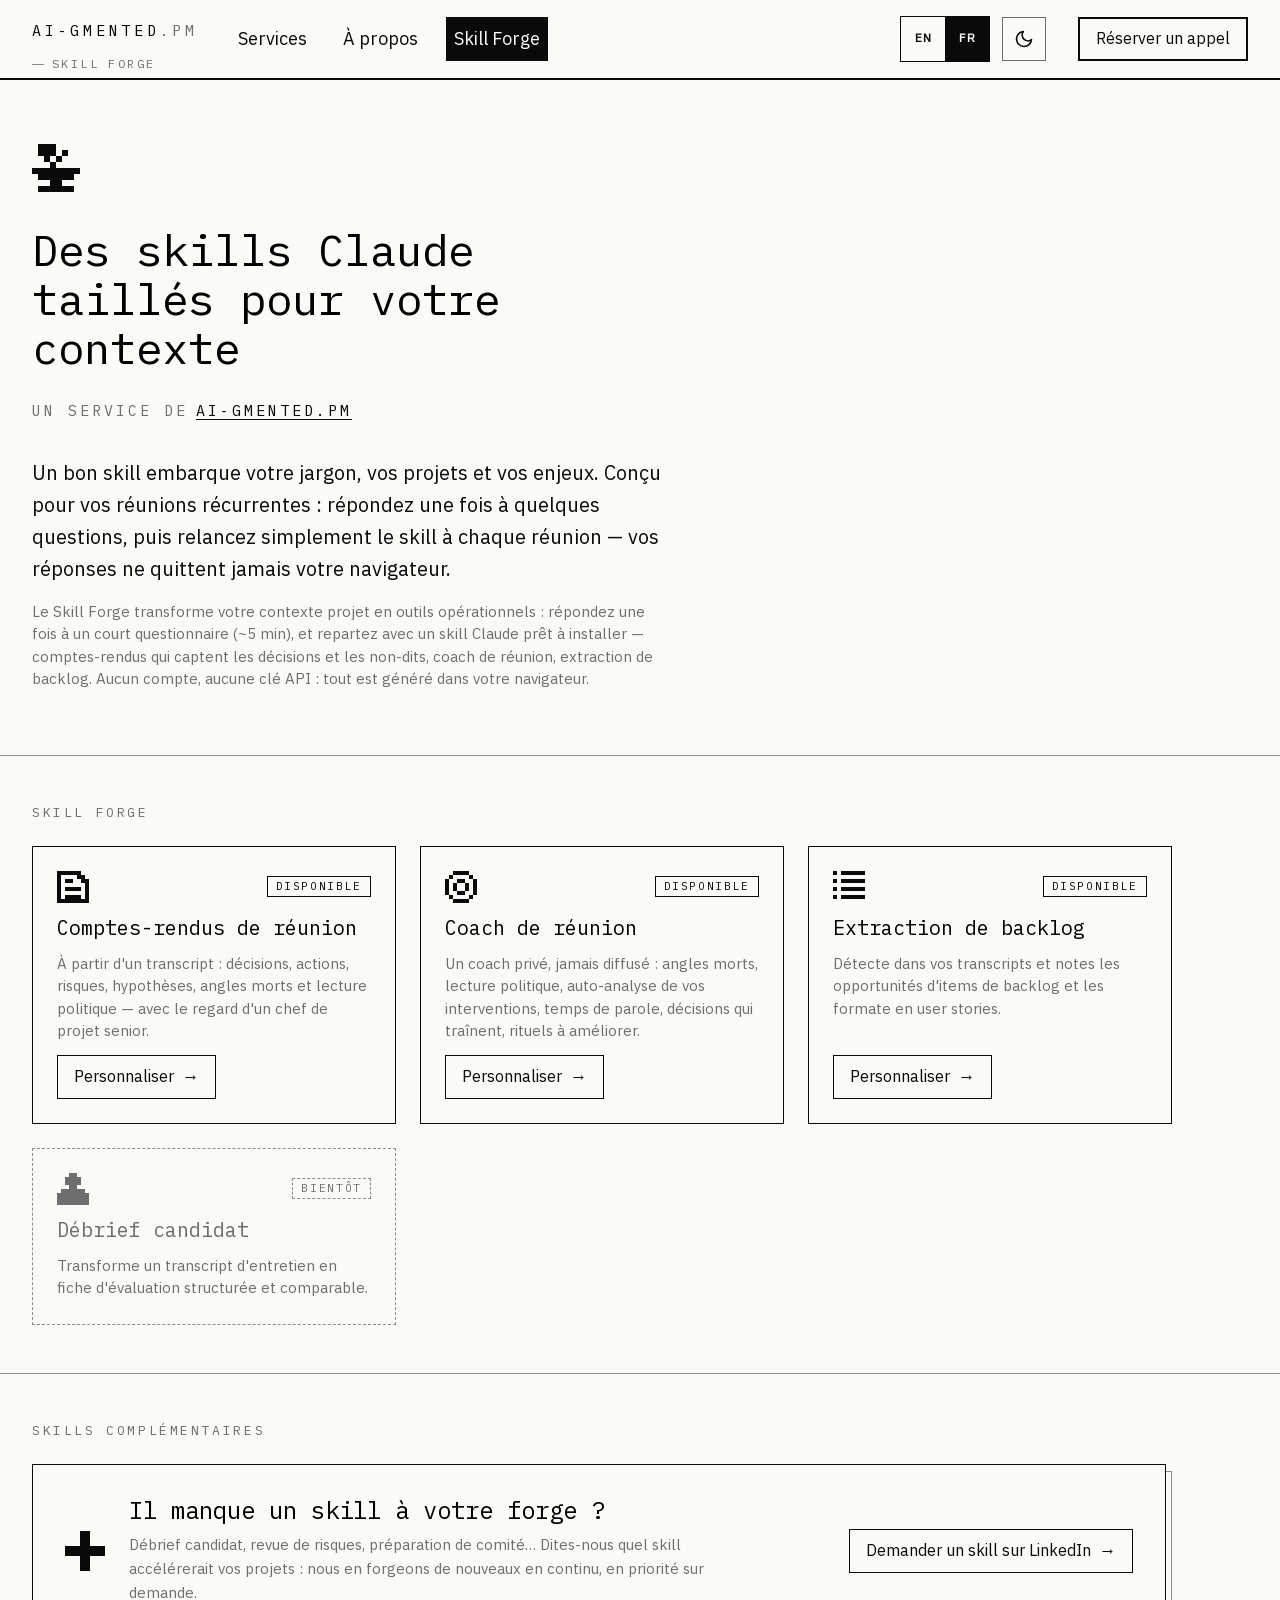
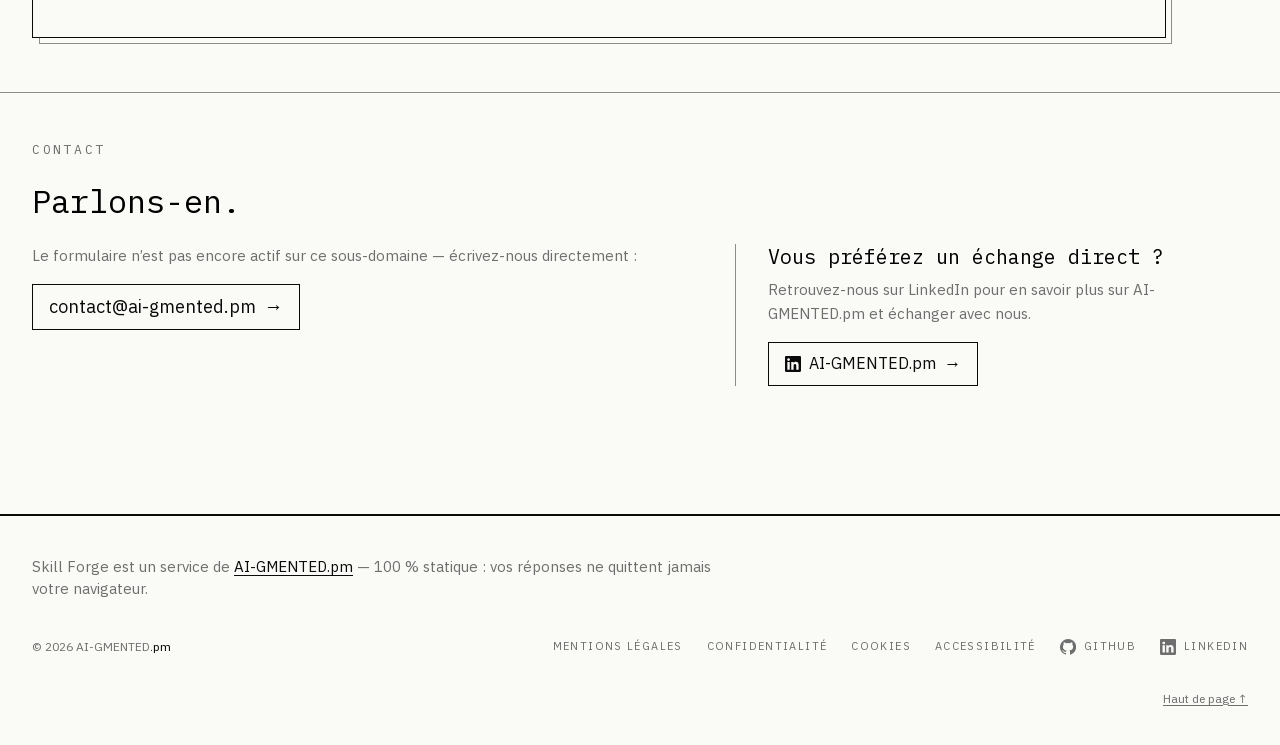
==== commit b4453d7e: "Mobile menu current entry inverted; ink-coloured AI-GMENTED.pm links; single Plex weight (no synthet" ====
--- a/index.html
+++ b/index.html
@@ -25,7 +25,7 @@
   <link rel="icon" type="image/png" href="favicon.png" />
   <link rel="apple-touch-icon" href="apple-touch-icon.png" />
   <script src="js/theme.js?v=4"></script>
-  <link rel="stylesheet" href="css/style.css?v=8" />
+  <link rel="stylesheet" href="css/style.css?v=9" />
 </head>
 <body>
   <a href="#main" class="skip-nav">Aller au contenu</a>
--- a/css/style.css
+++ b/css/style.css
@@ -282,7 +282,7 @@
 .site-menu summary::-webkit-details-marker { display: none; }
 .site-menu > nav { display: flex; flex-direction: column; width: 100%; }
 .site-menu > nav a { display: flex; align-items: center; min-height: var(--target); padding: 0; color: var(--text); }
-.site-menu > nav a[aria-current="page"] { align-self: flex-start; padding: 0 0.25rem; }
+.site-menu > nav a[aria-current="page"] { padding: 0 0.25rem; background: var(--text); color: var(--bg); text-decoration: none; }
 .menu-k { margin: 0; font: 400 1.125rem/1.3 var(--font-display); color: var(--text); }
 .site-menu-cta { margin-bottom: 0.75rem; }
 .site-menu-settings { display: flex; flex-direction: column; align-items: flex-start; gap: 0.5rem; margin-bottom: 0.75rem; }
@@ -310,7 +310,7 @@
 /* ---------- 6. Footer (V2 _footer.scss) ---------- */
 .site-footer { margin-top: 5rem; padding: 2.5rem var(--gutter) 1.5rem; border-top: 2px solid var(--rule); }
 .service-line { max-width: 44rem; margin-bottom: 1.5rem; font-size: var(--text-secondary); line-height: 1.5; color: var(--muted); }
-.service-line a { color: var(--muted); }
+.service-line a { color: var(--text); }
 .footer-main { display: flex; justify-content: space-between; align-items: center; flex-wrap: wrap; gap: 1rem 2rem; }
 .site-copyright { margin: 0; font-size: 0.75rem; color: var(--muted); }
 .site-copyright .pm { color: var(--heading); }
@@ -369,8 +369,8 @@
   text-transform: uppercase;
   color: var(--muted);
 }
-.kicker a { display: inline-flex; align-items: center; min-height: var(--target); color: var(--muted); }
-.kicker .pm { color: var(--heading); }
+.kicker a { display: inline-flex; align-items: center; min-height: var(--target); color: var(--text); }
+.kicker .pm { color: inherit; }
 .value-prop { max-width: 40rem; margin-bottom: 1rem; font-size: 1.25rem; }
 .intro { max-width: 40rem; font-size: var(--text-secondary); line-height: 1.5; color: var(--muted); }
 
@@ -422,6 +422,8 @@
 .alert { border: 3px double var(--rule); }
 .success { border: 1px solid var(--rule); }
 .alert p, .success p { margin: 0; }
+/* a single Plex weight is loaded: no synthetic bold */
+strong { font-weight: 400; }
 .alert .btn { margin-top: 0.75rem; }
 @media (forced-colors: active) {
   .dashbar { background: none; border: 1px dashed CanvasText; }
@@ -447,7 +449,7 @@
 /* ---------- 11. Contact form (logic: js/contact.js, unchanged) ---------- */
 .contact { display: grid; grid-template-columns: 3fr 2fr; gap: 3rem; margin-top: 1.5rem; }
 .contact h2 { margin-bottom: 0; }
-.contact-form label { display: block; margin: 1rem 0 0.375rem; font-size: var(--text-secondary); font-weight: 600; }
+.contact-form label { display: block; margin: 1rem 0 0.375rem; font-size: var(--text-secondary); font-weight: 400; }
 .contact-form > label:first-of-type { margin-top: 0; }
 .opt { font-weight: 400; color: var(--muted); }
 .contact-form input[type="text"],
@@ -493,8 +495,8 @@
 .form-status { margin-top: 1rem; font-size: var(--text-secondary); line-height: 1.5; }
 .form-status.success { padding: 1rem; border: 1px solid var(--rule); }
 .form-status.error { padding: 1rem; border: 3px double var(--rule); }
-.form-status.success::before { content: "Succès\00a0: "; font-weight: 600; }
-.form-status.error::before { content: "Erreur\00a0: "; font-weight: 600; }
+.form-status.success::before { content: "Succès\00a0: "; }
+.form-status.error::before { content: "Erreur\00a0: "; }
 .form-status:lang(en).success::before { content: "Success: "; }
 .form-status:lang(en).error::before { content: "Error: "; }
 
@@ -565,7 +567,7 @@
 .pnote p { margin: 0; }
 
 .field { margin: 1.5rem 0; }
-.q-label { display: block; margin-bottom: 0.375rem; font-weight: 600; font-size: 1rem; }
+.q-label { display: block; margin-bottom: 0.375rem; font-weight: 400; font-size: 1rem; }
 .field .help { margin-bottom: 0.5rem; font-size: var(--text-secondary); line-height: 1.5; color: var(--muted); }
 .field input[type="text"],
 .field textarea {
@@ -646,7 +648,7 @@
 }
 .install { margin-top: 1.5rem; }
 .install h3 { font-size: 1.125rem; }
-.install h4 { margin: 1rem 0 0.25rem; font-family: var(--font-body); font-size: 1rem; font-weight: 600; }
+.install h4 { margin: 1rem 0 0.25rem; font-family: var(--font-body); font-size: 1rem; font-weight: 400; }
 .install ol { padding-left: 1.5rem; font-size: var(--text-secondary); }
 
 @media (max-width: 767.98px) {
